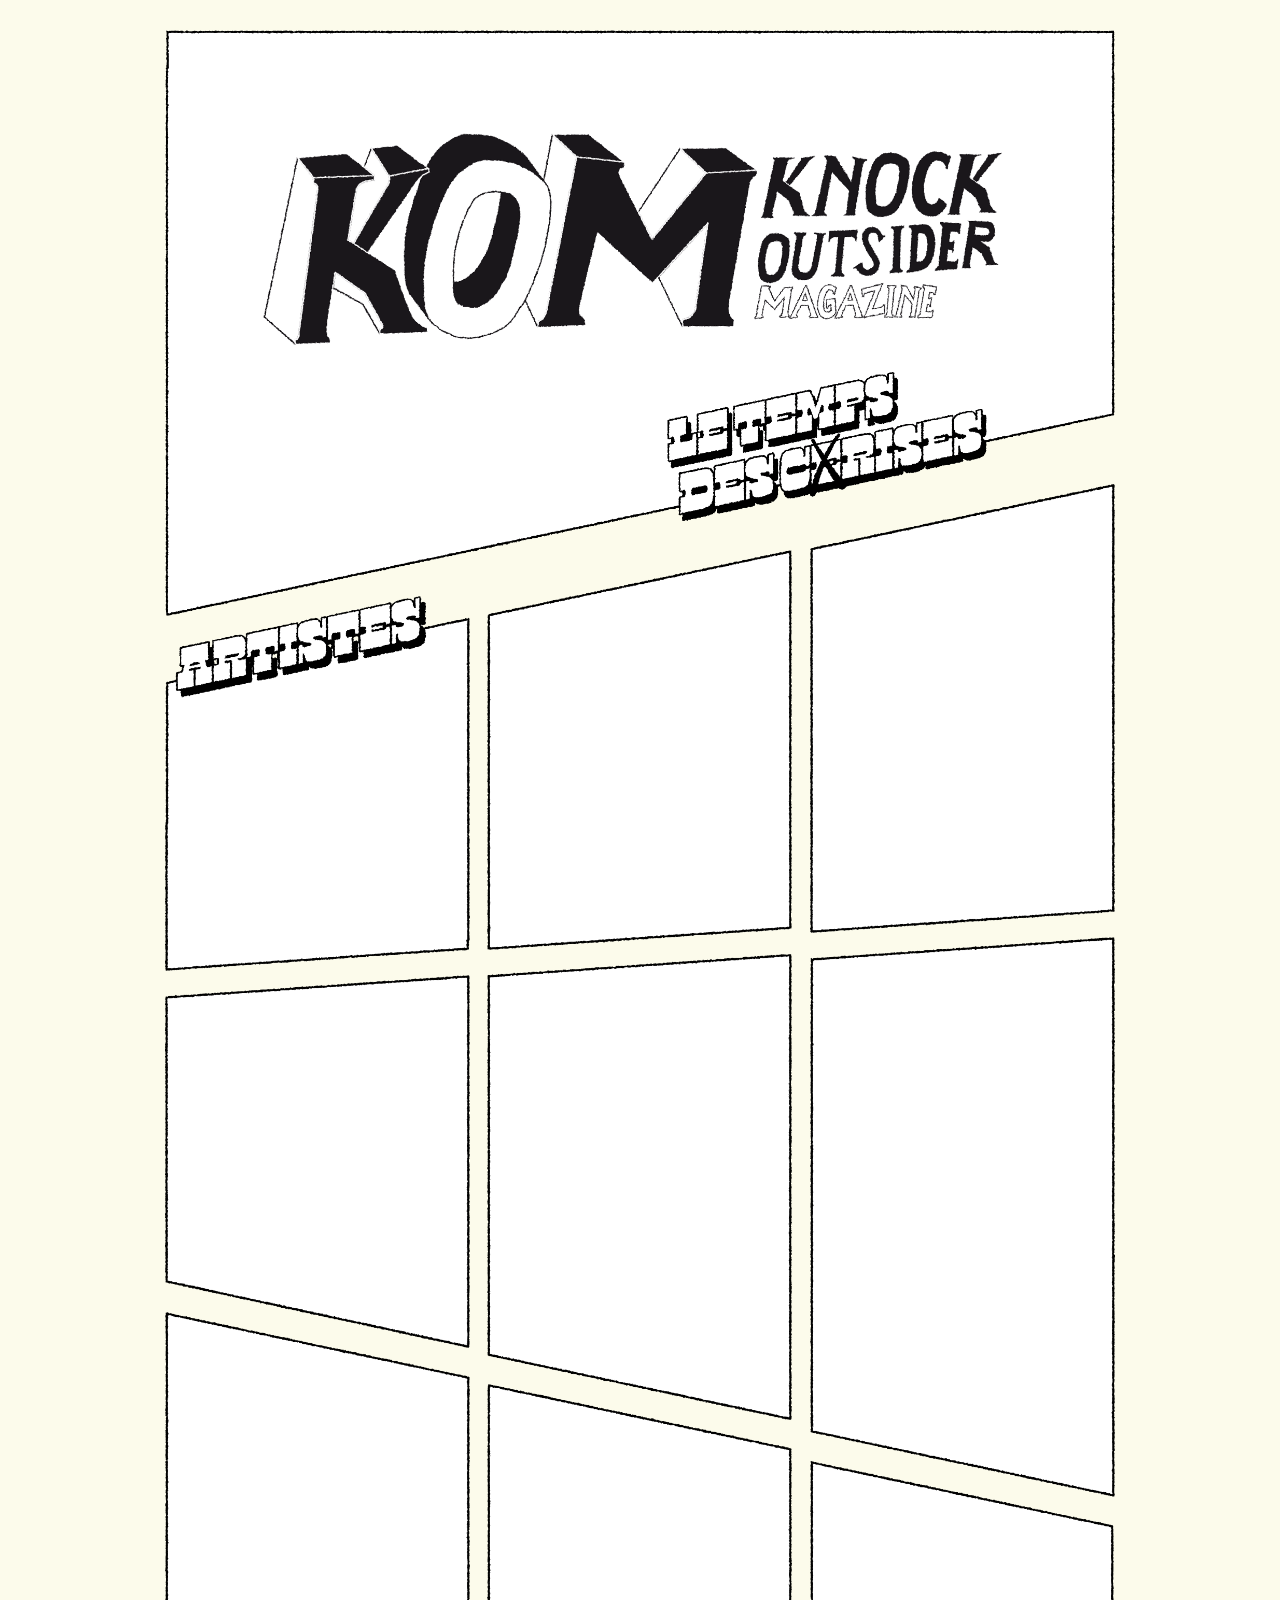
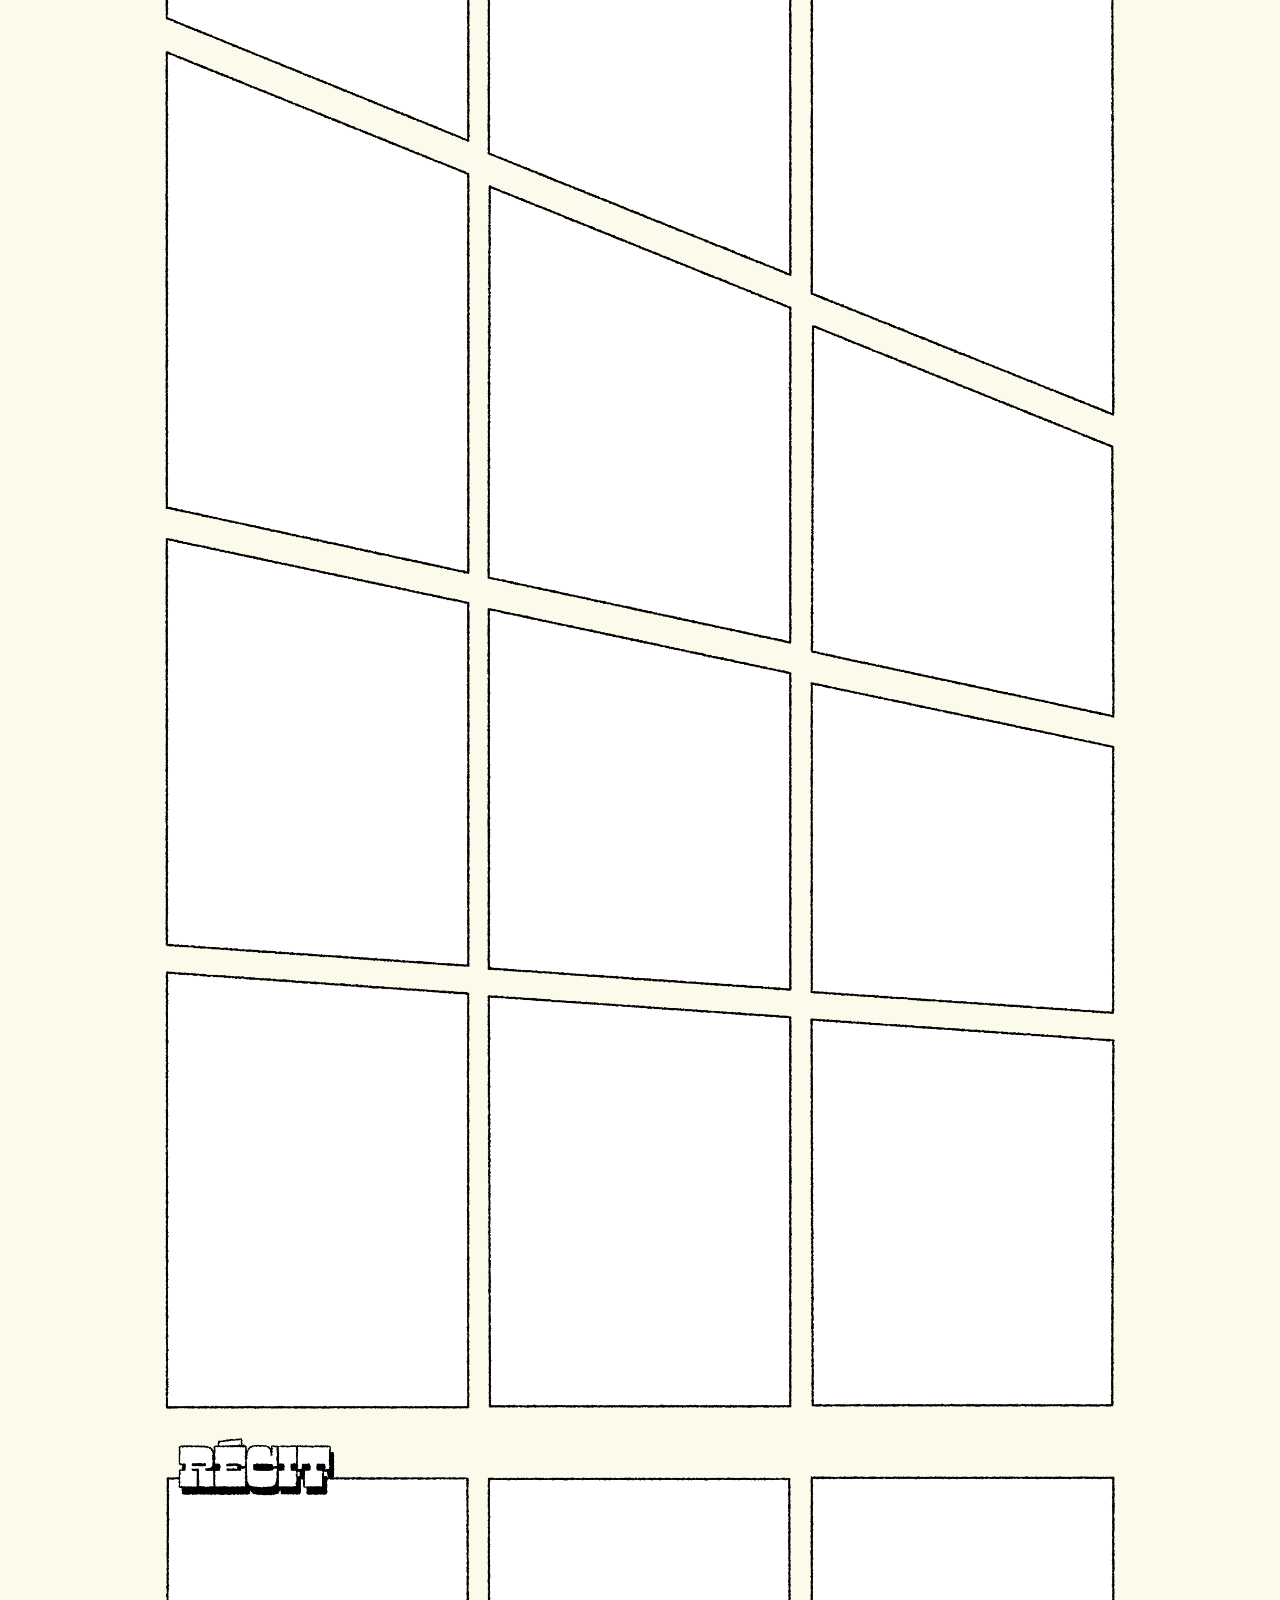
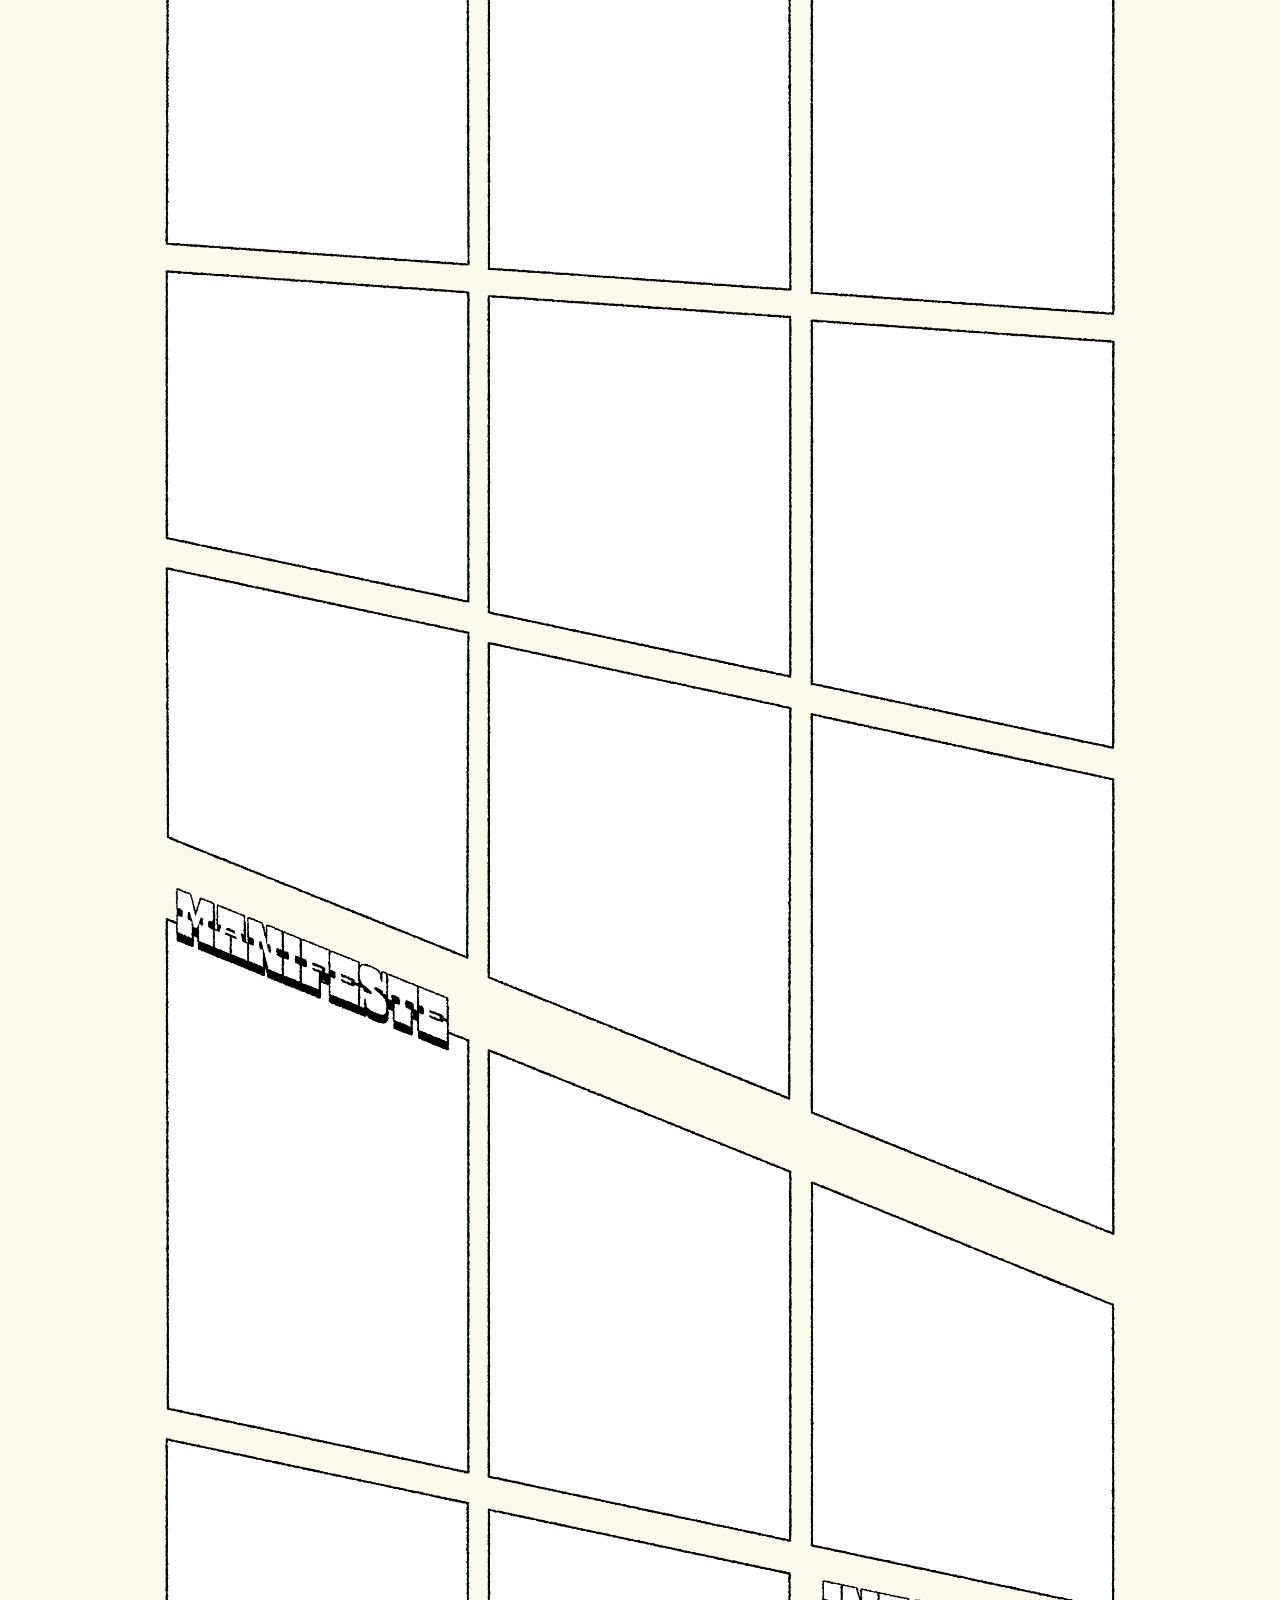
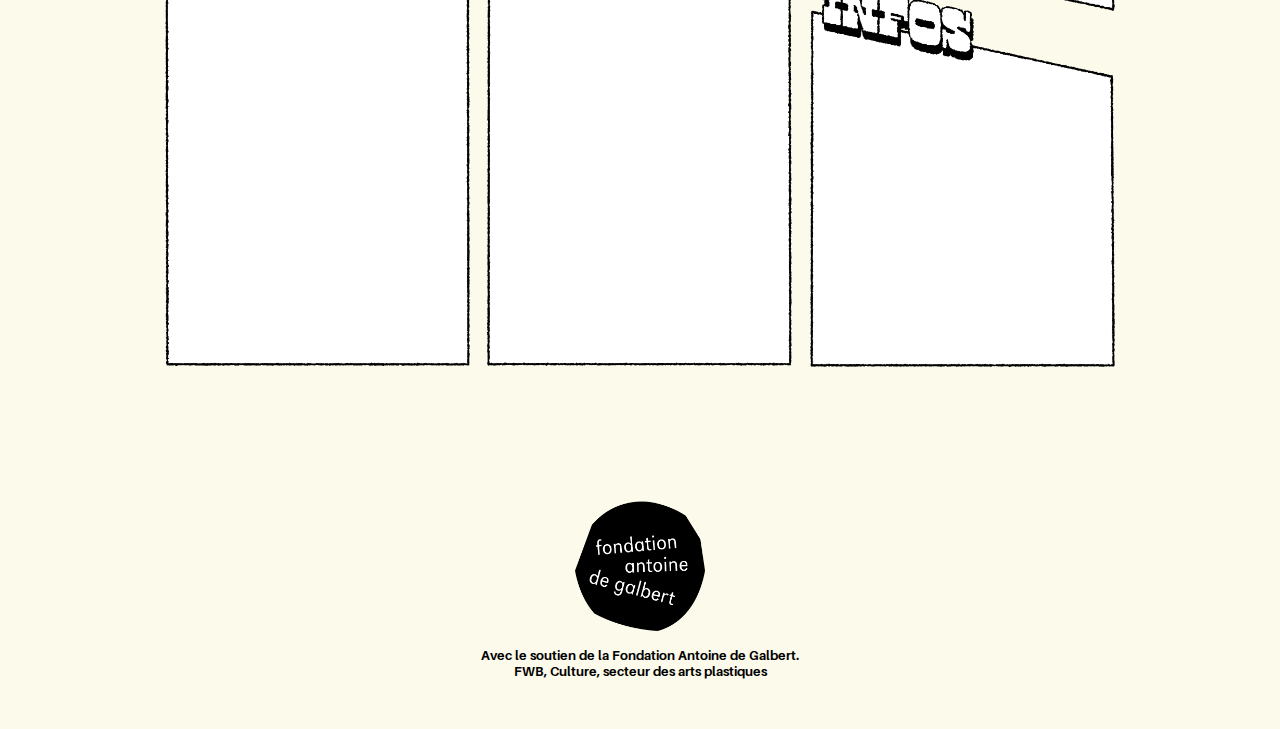
==== index.html @ 0e0aec2a "Adding a footer" ====
<!DOCTYPE html>
<html lang="fr">
    <head>
        <meta charset="utf-8" />
        <meta name="viewport" content="width=device-width,initial-scale=1.0">
        <link rel="stylesheet" href="style.css" />
        <title>Knock Outsider Magazine</title>
        <link rel="shortcut icon" href="library/icone.ico">
        <meta property="og:image" content="library/thumbnail.jpg" />
        <meta property="og:type" content="website" />
        <meta property="og:url" content="www.knockoutsider.be" />
        <meta property="og:title" content="Knock Outsider" />
        <meta property="og:description" content="Plate-forme d’expérimentations et d'échanges entre artistes contemporains et artistes déficients mentalement....portée par La S Grand Atelier et Frémok" />
        <meta property="og:author" content="Baptiste Saint Levaux" />
        <meta property="og:keywords" content="outsider, art, magazine" />
    </head>
    <body>
    <main class="com">
    <header>
      <img src="gallery/com-00-T.gif">
    </header>

    <div class="column" id="gauche">
      <a href="#"><img class="A" src="gallery/com-01-T.png"></a>
      <a href="#"><img class="D" src="gallery/com-04.png"></a>
      <a href="#"><img class="G" src="gallery/com-07.png"></a>
      <a href="#"><img class="J" src="gallery/com-10.png"></a>
      <a href="#"><img class="M" src="gallery/com-13.png"></a>
      <a href="#"><img class="P" src="gallery/com-16.png"></a>
      <a href="#"><img class="S" src="gallery/com-19-T.png"></a>
      <a href="#"><img class="V" src="gallery/com-22.png"></a>
      <a href="#"><img class="Y" src="gallery/com-25.png"></a>
      <a href="#"><img class="AB" src="gallery/com-28-T.png"></a>
      <a href="#"><img class="AE" src="gallery/com-31.png"></a>
    </div>

    <div class="column" id="centre">
      <a href="#"><img class="B" src="gallery/com-02.png"></a>
      <a href="#"><img class="E" src="gallery/com-05.png"></a>
      <a href="#"><img class="H" src="gallery/com-08.png"></a>
      <a href="#"><img class="K" src="gallery/com-11.png"></a>
      <a href="#"><img class="N" src="gallery/com-14.png"></a>
      <a href="#"><img class="Q" src="gallery/com-17.png"></a>
      <a href="#"><img class="T" src="gallery/com-20.png"></a>
      <a href="#"><img class="W" src="gallery/com-23.png"></a>
      <a href="#"><img class="Z" src="gallery/com-26.png"></a>
      <a href="#"><img class="AC" src="gallery/com-29.png"></a>
      <a href="#"><img class="AF" src="gallery/com-32.png"></a>
    </div>

    <div class="column" id="droite">
      <a href="#"><img class="C" src="gallery/com-03.png"></a>
      <a href="#"><img class="F" src="gallery/com-06.png"></a>
      <a href="#"><img class="I" src="gallery/com-09.png"></a>
      <a href="#"><img class="L" src="gallery/com-12.png"></a>
      <a href="#"><img class="O" src="gallery/com-15.png"></a>
      <a href="#"><img class="R" src="gallery/com-18.png"></a>
      <a href="#"><img class="U" src="gallery/com-21.png"></a>
      <a href="#"><img class="X" src="gallery/com-24.png"></a>
      <a href="#"><a href="#"><img class="AA" src="gallery/com-27.png"></a>
      <a href="#"><img class="AD" src="gallery/com-30.png"></a>
      <a href="#"><img class="AG" src="gallery/com-33-T.png"></a>
    </div>

    </main>

    <main class="dev">
    <header>
      <img src="gallery/dev-00-T.gif">
    </header>

      <a href="#"><img class="A" src="gallery/dev-01-T.png"></a>
      <a href="#"><img class="B" src="gallery/dev-02.png"></a>
      <a href="#"><img class="C" src="gallery/dev-03.png"></a>
      <a href="#"><img class="D" src="gallery/dev-04.png"></a>
      <a href="#"><img class="E" src="gallery/dev-05.png"></a>
      <a href="#"><img class="F" src="gallery/dev-06.png"></a>
      <a href="#"><img class="G" src="gallery/dev-07.png"></a>
      <a href="#"><img class="H" src="gallery/dev-08.png"></a>
      <a href="#"><img class="I" src="gallery/dev-09.png"></a>
      <a href="#"><img class="J" src="gallery/dev-10.png"></a>
      <a href="#"><img class="K" src="gallery/dev-11.png"></a>
      <a href="#"><img class="L" src="gallery/dev-12.png"></a>
      <a href="#"><img class="M" src="gallery/dev-13.png"></a>
      <a href="#"><img class="N" src="gallery/dev-14.png"></a>
      <a href="#"><img class="O" src="gallery/dev-15.png"></a>
      <a href="#"><img class="P" src="gallery/dev-16.png"></a>
      <a href="#"><img class="Q" src="gallery/dev-17.png"></a>
      <a href="#"><img class="R" src="gallery/dev-18.png"></a>
      <a href="#"><img class="S" src="gallery/dev-19-T.png"></a>
      <a href="#"><img class="T" src="gallery/dev-20.png"></a>
      <a href="#"><img class="U" src="gallery/dev-21.png"></a>
      <a href="#"><img class="V" src="gallery/dev-22.png"></a>
      <a href="#"><img class="W" src="gallery/dev-23.png"></a>
      <a href="#"><img class="X" src="gallery/dev-24.png"></a>
      <a href="#"><img class="Y" src="gallery/dev-25.png"></a>
      <a href="#"><img class="Z" src="gallery/dev-26.png"></a>
      <a href="#"><img class="AA" src="gallery/dev-27.png"></a>
      <a href="#"><img class="AB" src="gallery/dev-28-T.png"></a>
      <a href="#"><img class="AC" src="gallery/dev-29.png"></a>
      <a href="#"><img class="AD" src="gallery/dev-30.png"></a>
      <a href="#"><img class="AE" src="gallery/dev-31.png"></a>
      <a href="#"><img class="AF" src="gallery/dev-32.png"></a>
      <a href="#"><img class="AG" src="gallery/dev-33-T.png"></a>
    </main>

    <footer>
      <img src="library/fondation.png">
      <p>Avec le soutien de la Fondation Antoine de Galbert.
      <br>FWB, Culture, secteur des arts plastiques</p>
    </footer>

    </body>
</html>
---- style.css ----
@font-face{font-family: Aileron; src: url(fonts/aileron_regular.otf) format("opentype");}
@font-face{font-family: Aileron; font-weight: bold; src: url(fonts/aileron_bold.otf) format("opentype");}
@font-face{font-family: Talbot; src: url(fonts/Talbot.otf) format("opentype");}

body{
	margin: 0px;
	margin-top: 30px;
	background-color: #fcfbeb;
}

footer{
	font-family: Aileron, Arial, Helvetica, sans-serif;
	font-weight: bolder;
	font-size: 13px;
	width: 100%;
	margin-bottom: 50px;
	text-align: center;
}

footer img{
	height: 130px;
}

/* PC */
@media screen and (min-width: 1024px){

.dev{
	display: none;
}

.com{
	width: 950px;
	left: 0;
	right: 0;
	margin: auto;
}

header img{
	width: 100%;
}

.column{
    float: left;
    width: 33.33%;
}

.column img{
	width: 305px;
}

.A{
	margin-top: -24px;
}

.B{
	margin-top: -70px;
}

.C{
	margin-top: -136px;
}

.G, .H, .I, .M, .N, .O, .Y, .Z, .AA, .AE {
	margin-top: -40px;
}

.J, .K, .L {
	margin-top: -95px;
}

.S{
	margin-top: 25px;
}

.T, .U {
	margin-top: 65px;
}

.AB{
	margin-top: -75px;
}

.AC{
	margin-top: -55px;
}

.AD{
	margin-top: -58px;
}

.AF{
	margin-top: -38px;
}

.AG{
	margin-top: -35px;
	margin-bottom: 130px;
}

#centre{
	text-align: center;
}

#centre p{
	margin-left: 6px;
}

#droite{
	text-align: right;
}

#droite p{
	margin-left: 12px;
}
}

/* Smartphone */
@media screen and (max-width: 1024px){

.dev{
	width: 305px;
	left: 0;
	right: 0;
	margin: auto;
}

.dev img{
	width: 100%;
}

.com{
	display: none;
}

.C, .E, .I, .K, .N, .P, .T, .V, .Y, .AA, .AE {
	margin-top: -40px;
}

.D, .J, .O, .U, .Z, .AF {
	margin-top: -93px;
}

.F, .H, .M, .Q, .AD {
	margin-top: 5px;
}

.G, .L, .R, .S, .W, .AB, .AC{
	margin-top: 23px;
}

.AG{
	margin-top: -15px;
	margin-bottom: 30px;
}
}
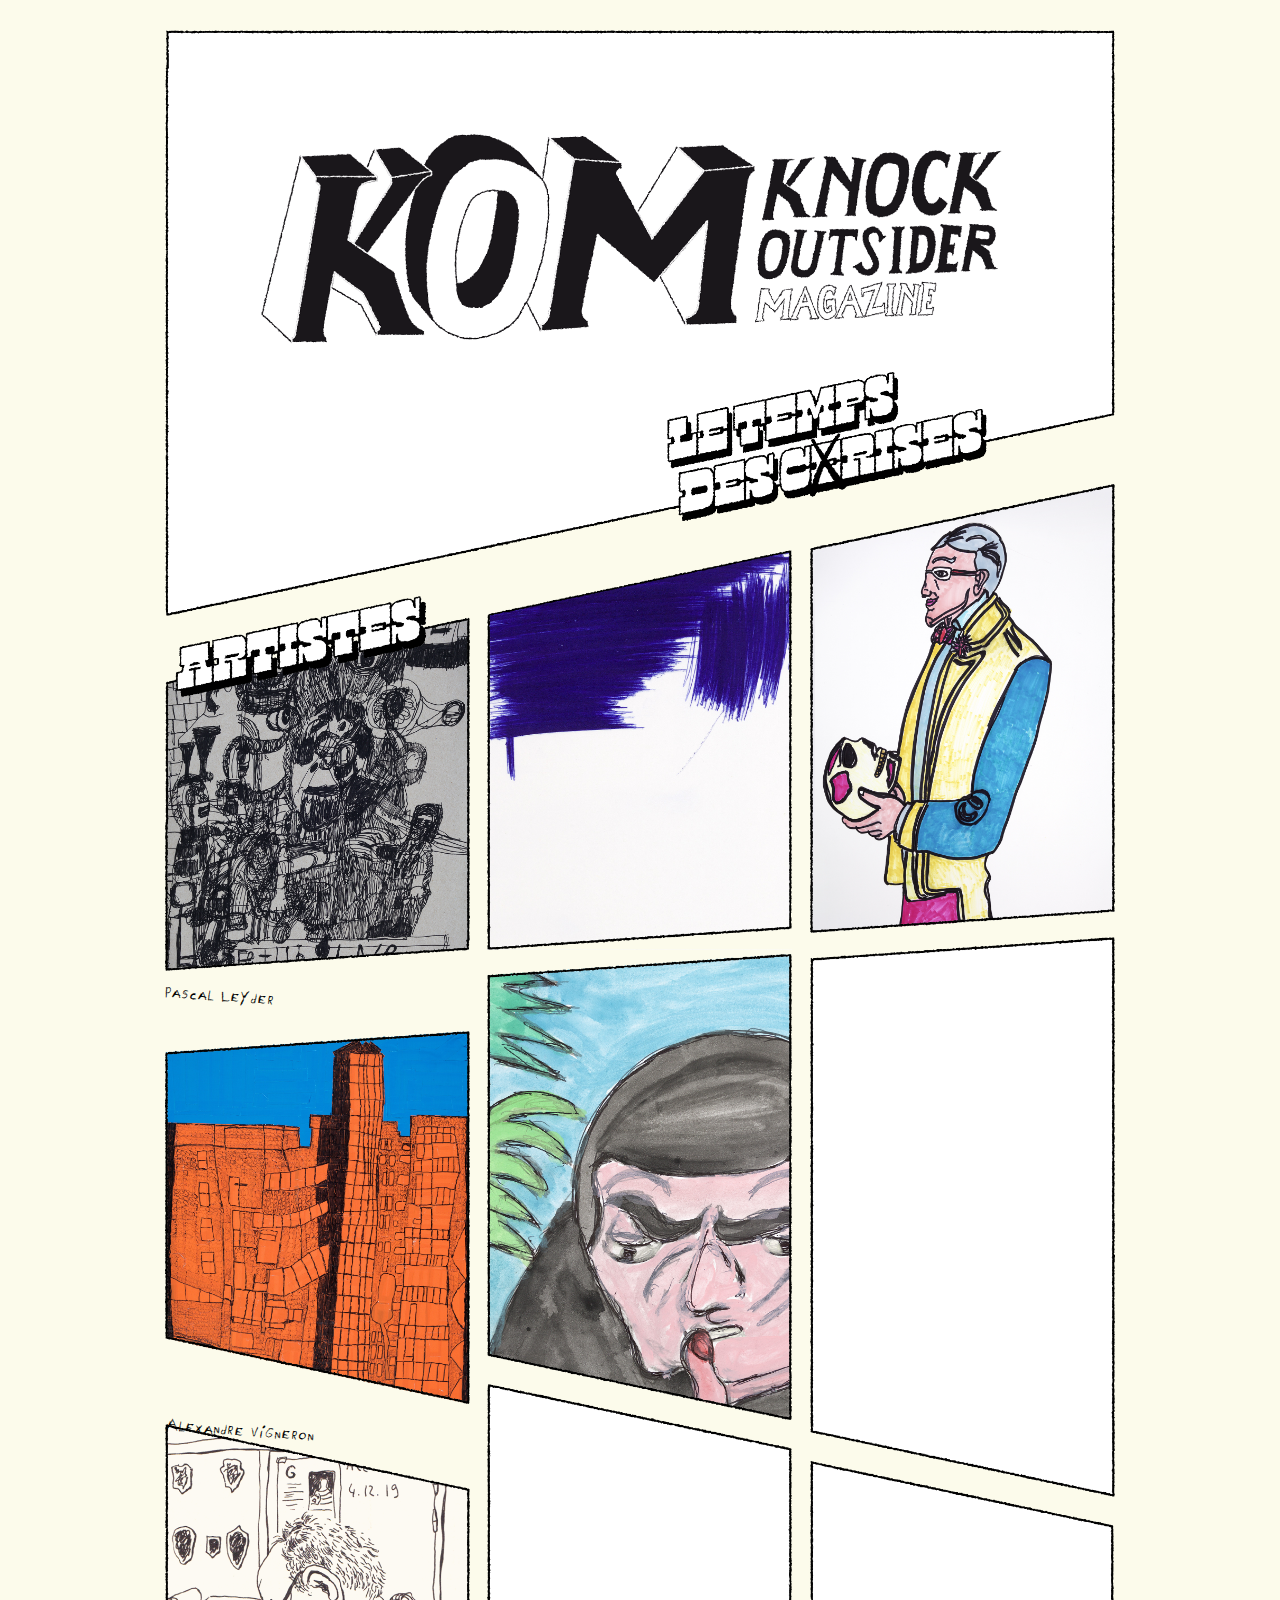
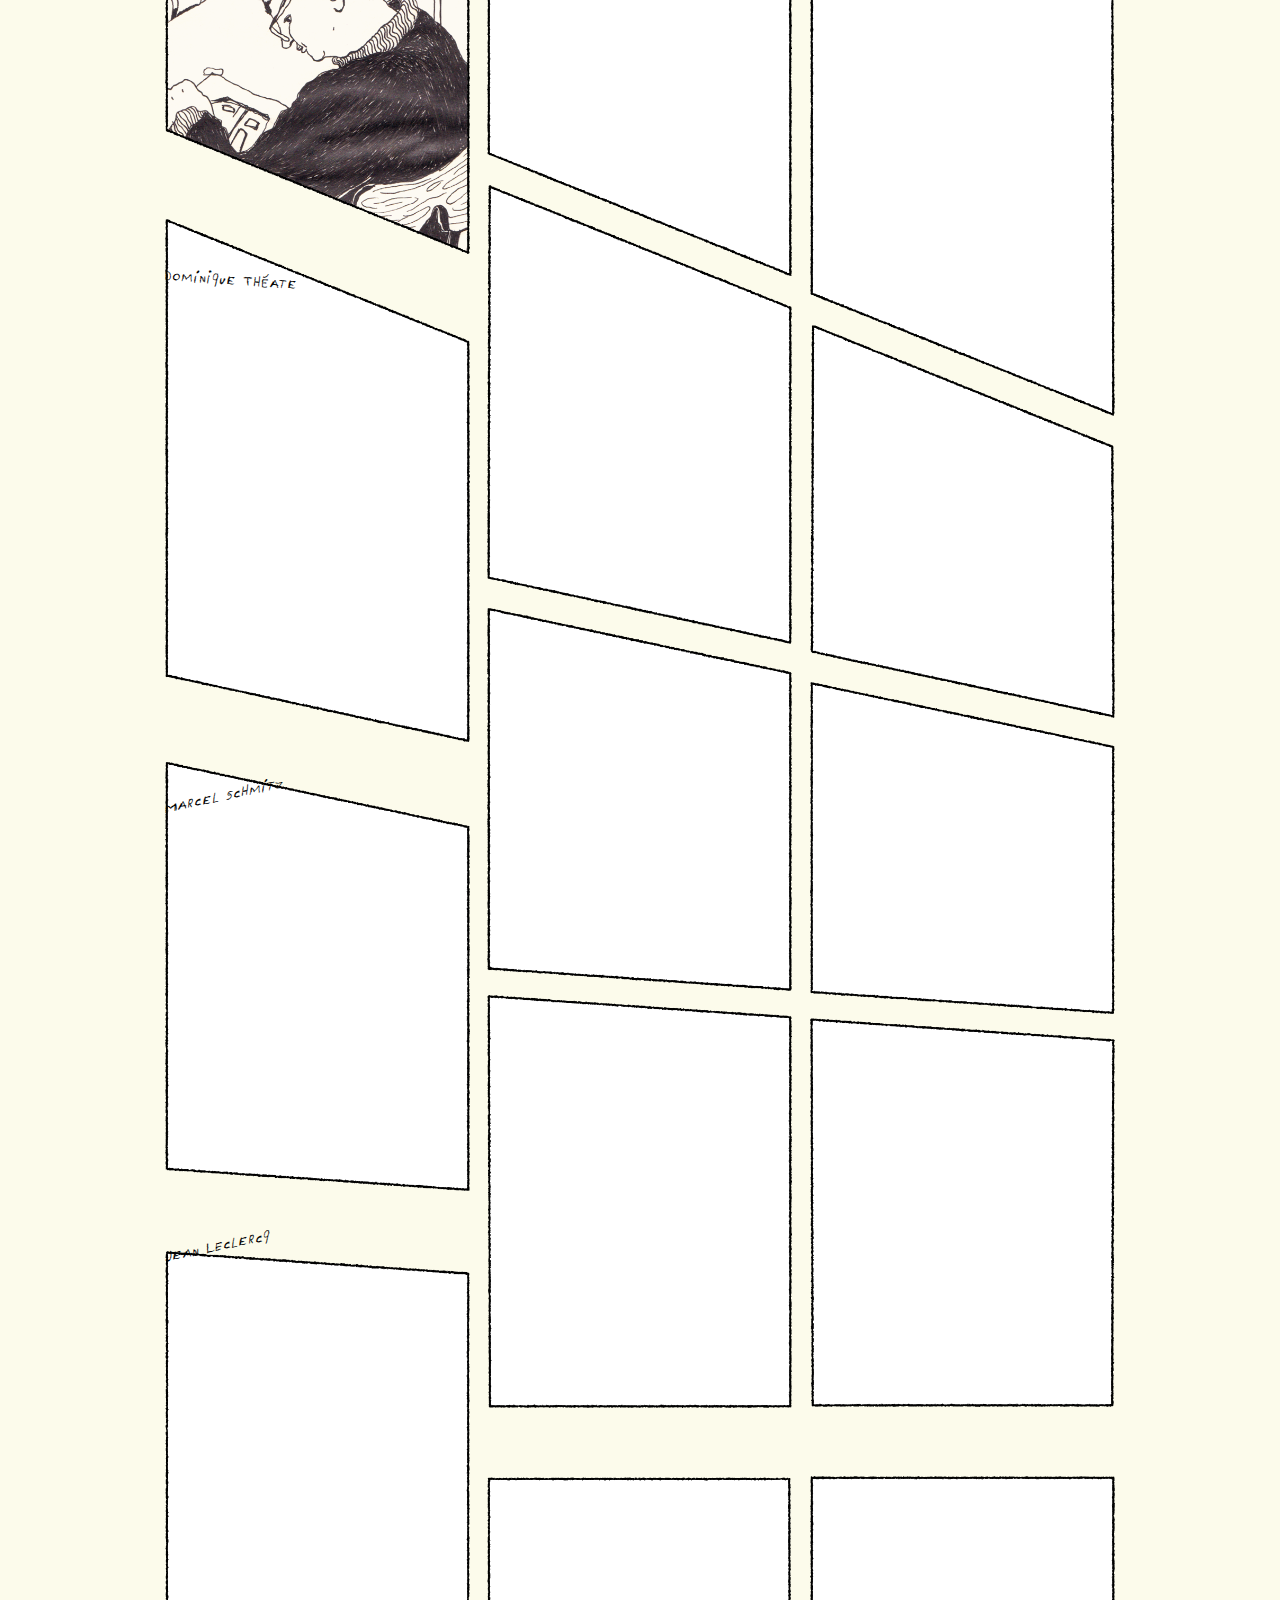
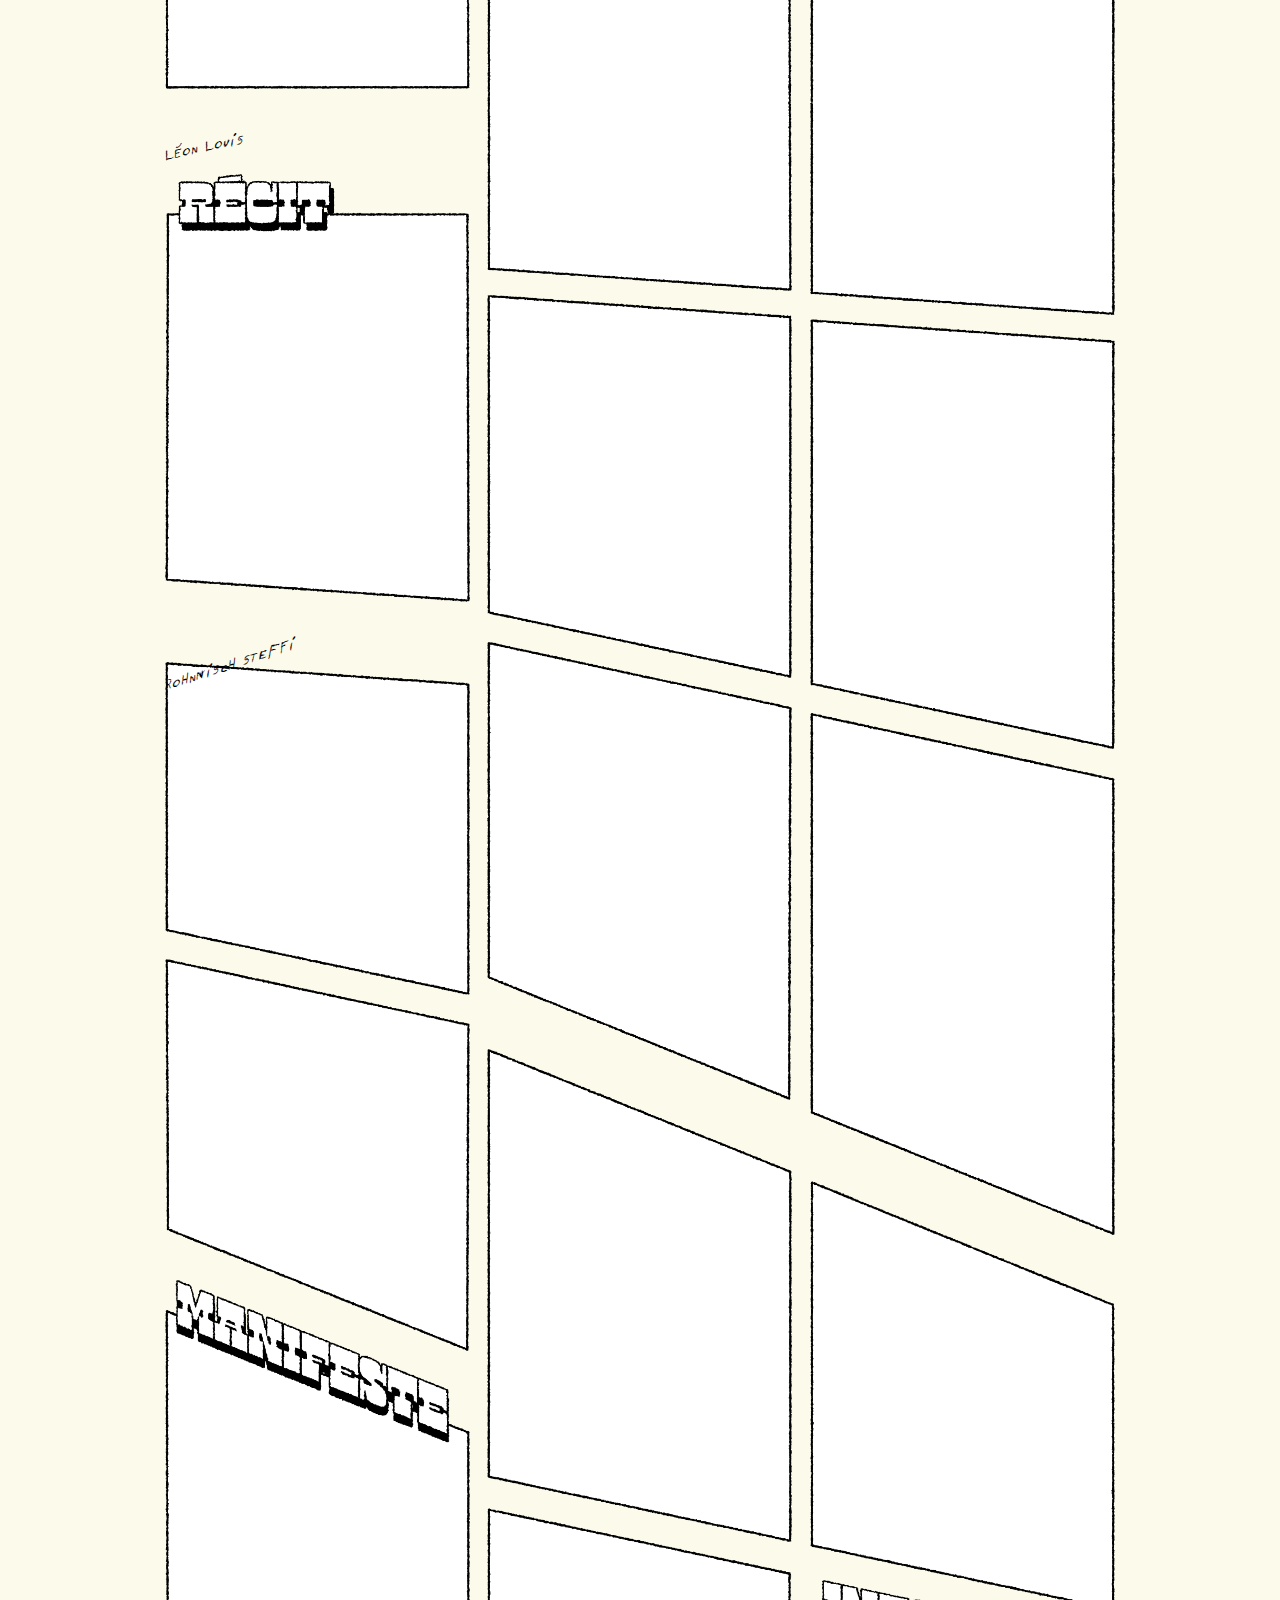
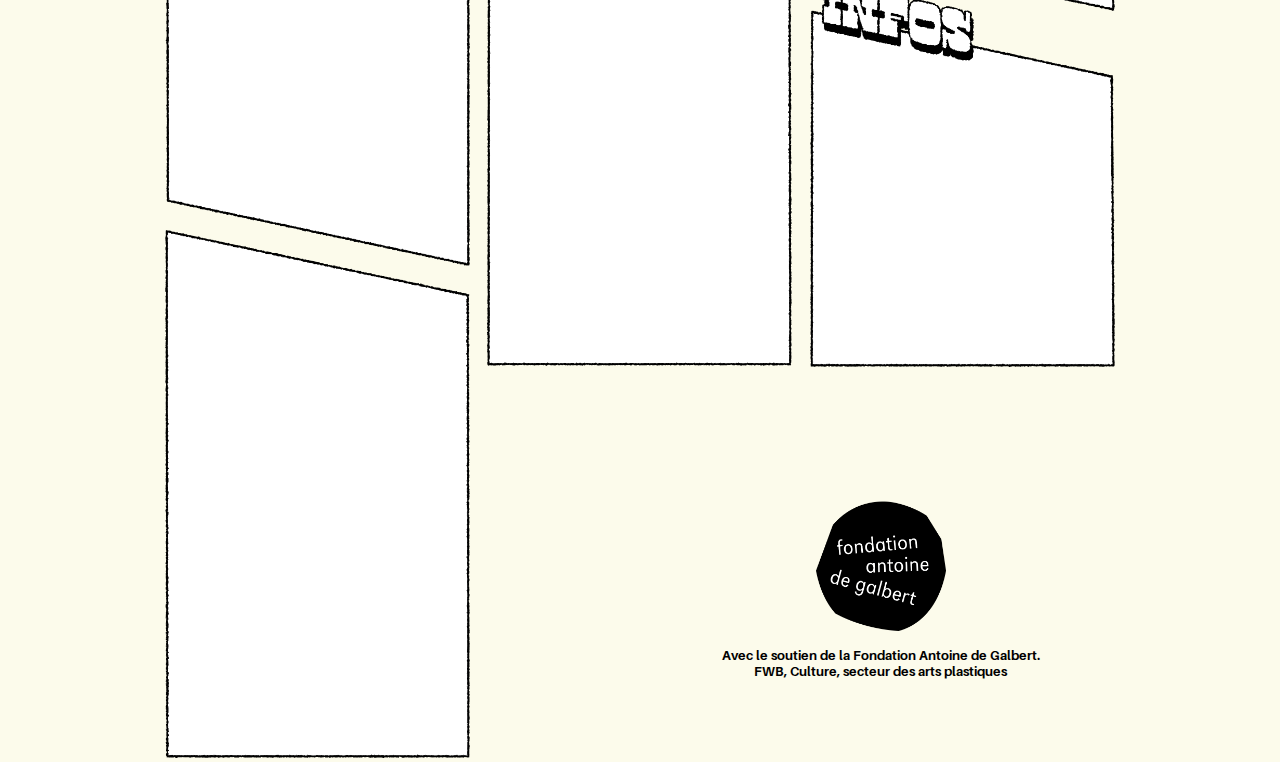
==== commit adff650b: "Font test" ====
--- a/index.html
+++ b/index.html
@@ -22,12 +22,19 @@
 
     <div class="column" id="gauche">
       <a href="#"><img class="A" src="gallery/com-01-T.png"></a>
+      <p class="jeanjean" id="quatre">Pascal Leyder</p>
       <a href="#"><img class="D" src="gallery/com-04.png"></a>
+      <p class="jeanjean" id="quatre">Alexandre Vigneron</p>
       <a href="#"><img class="G" src="gallery/com-07.png"></a>
+      <p class="jeanjean" id="quatre">DominIque Théate</p>
       <a href="#"><img class="J" src="gallery/com-10.png"></a>
+      <p class="jeanjean" id="moinsdouze">Marcel Schmitz</p>
       <a href="#"><img class="M" src="gallery/com-13.png"></a>
+      <p class="jeanjean" id="moinsdouze">Jean LEclercq</p>
       <a href="#"><img class="P" src="gallery/com-16.png"></a>
+      <p class="jeanjean" id="moinsdouze">Léon Louis</p>
       <a href="#"><img class="S" src="gallery/com-19-T.png"></a>
+      <p class="jeanjean" id="moinsdixhuit">RohnNisch StefFi</p>
       <a href="#"><img class="V" src="gallery/com-22.png"></a>
       <a href="#"><img class="Y" src="gallery/com-25.png"></a>
       <a href="#"><img class="AB" src="gallery/com-28-T.png"></a>
--- a/style.css
+++ b/style.css
@@ -1,11 +1,30 @@
 @font-face{font-family: Aileron; src: url(fonts/aileron_regular.otf) format("opentype");}
 @font-face{font-family: Aileron; font-weight: bold; src: url(fonts/aileron_bold.otf) format("opentype");}
 @font-face{font-family: Talbot; src: url(fonts/Talbot.otf) format("opentype");}
+@font-face{font-family: Jeannot; src: url(fonts/Jeannot.otf) format("opentype");}
 
 body{
 	margin: 0px;
 	margin-top: 30px;
 	background-color: #fcfbeb;
+}
+
+.jeanjean{
+	font-family: Jeannot, Arial, Helvetica, sans-serif;
+	font-size: 18px;
+	text-align: left;
+}
+
+#quatre{
+	transform: skewY(4deg);
+}
+
+#moinsdouze{
+	transform: skewY(-12deg);
+}
+
+#moinsdixhuit{
+	transform: skewY(-18deg);
 }
 
 footer{
@@ -152,4 +171,4 @@
 	margin-top: -15px;
 	margin-bottom: 30px;
 }
-}+}
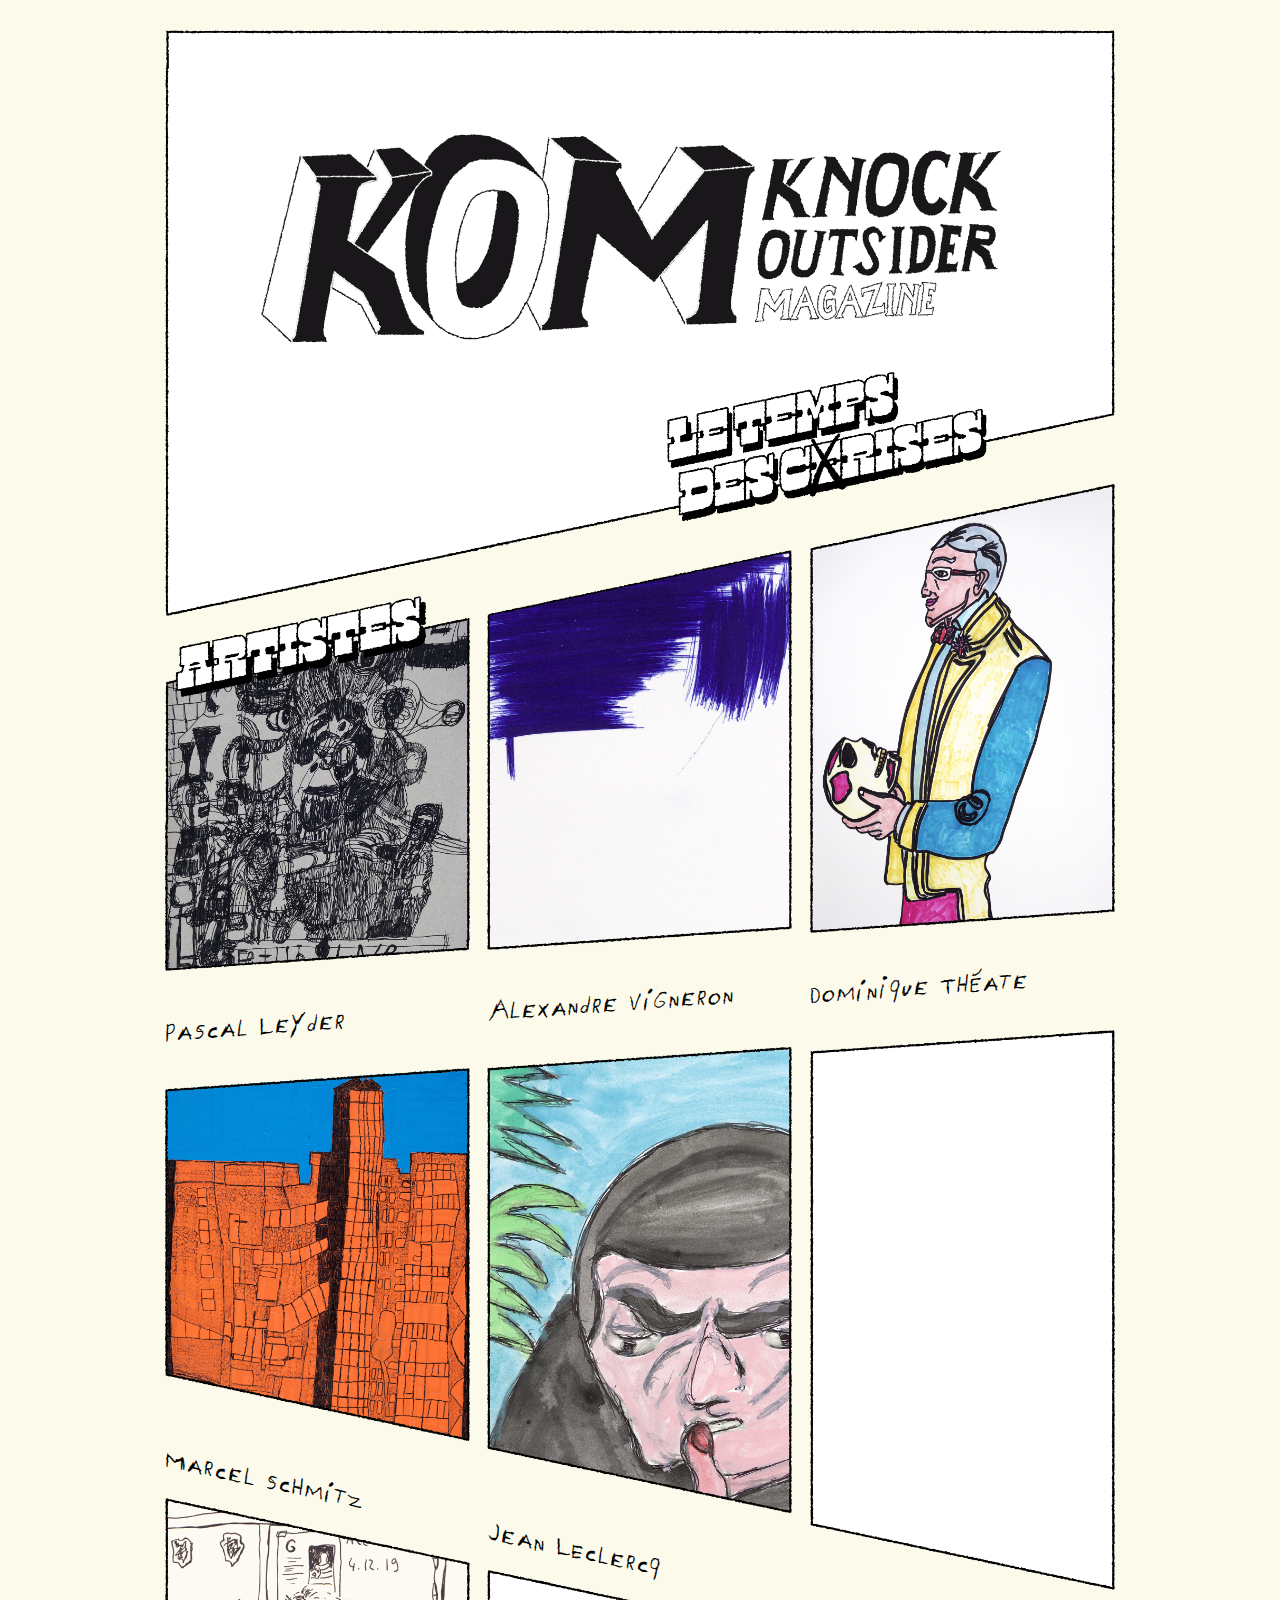
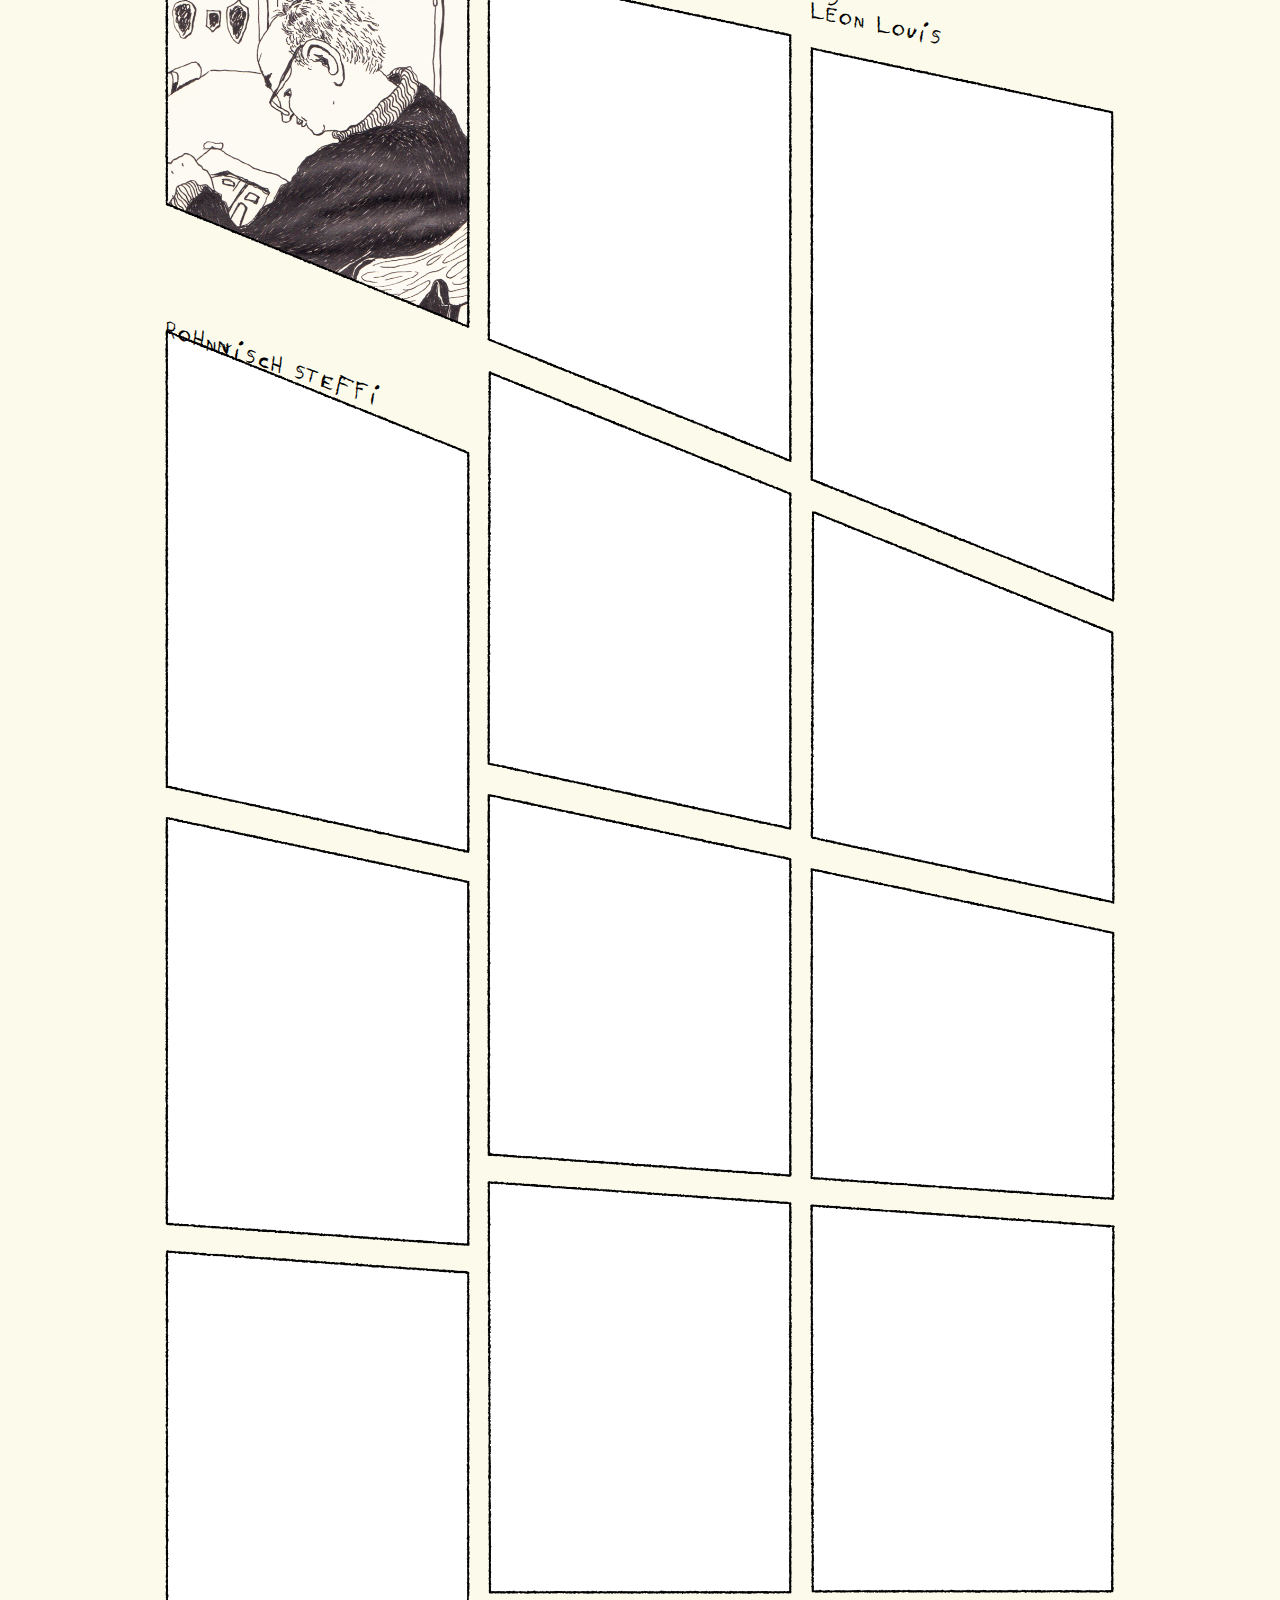
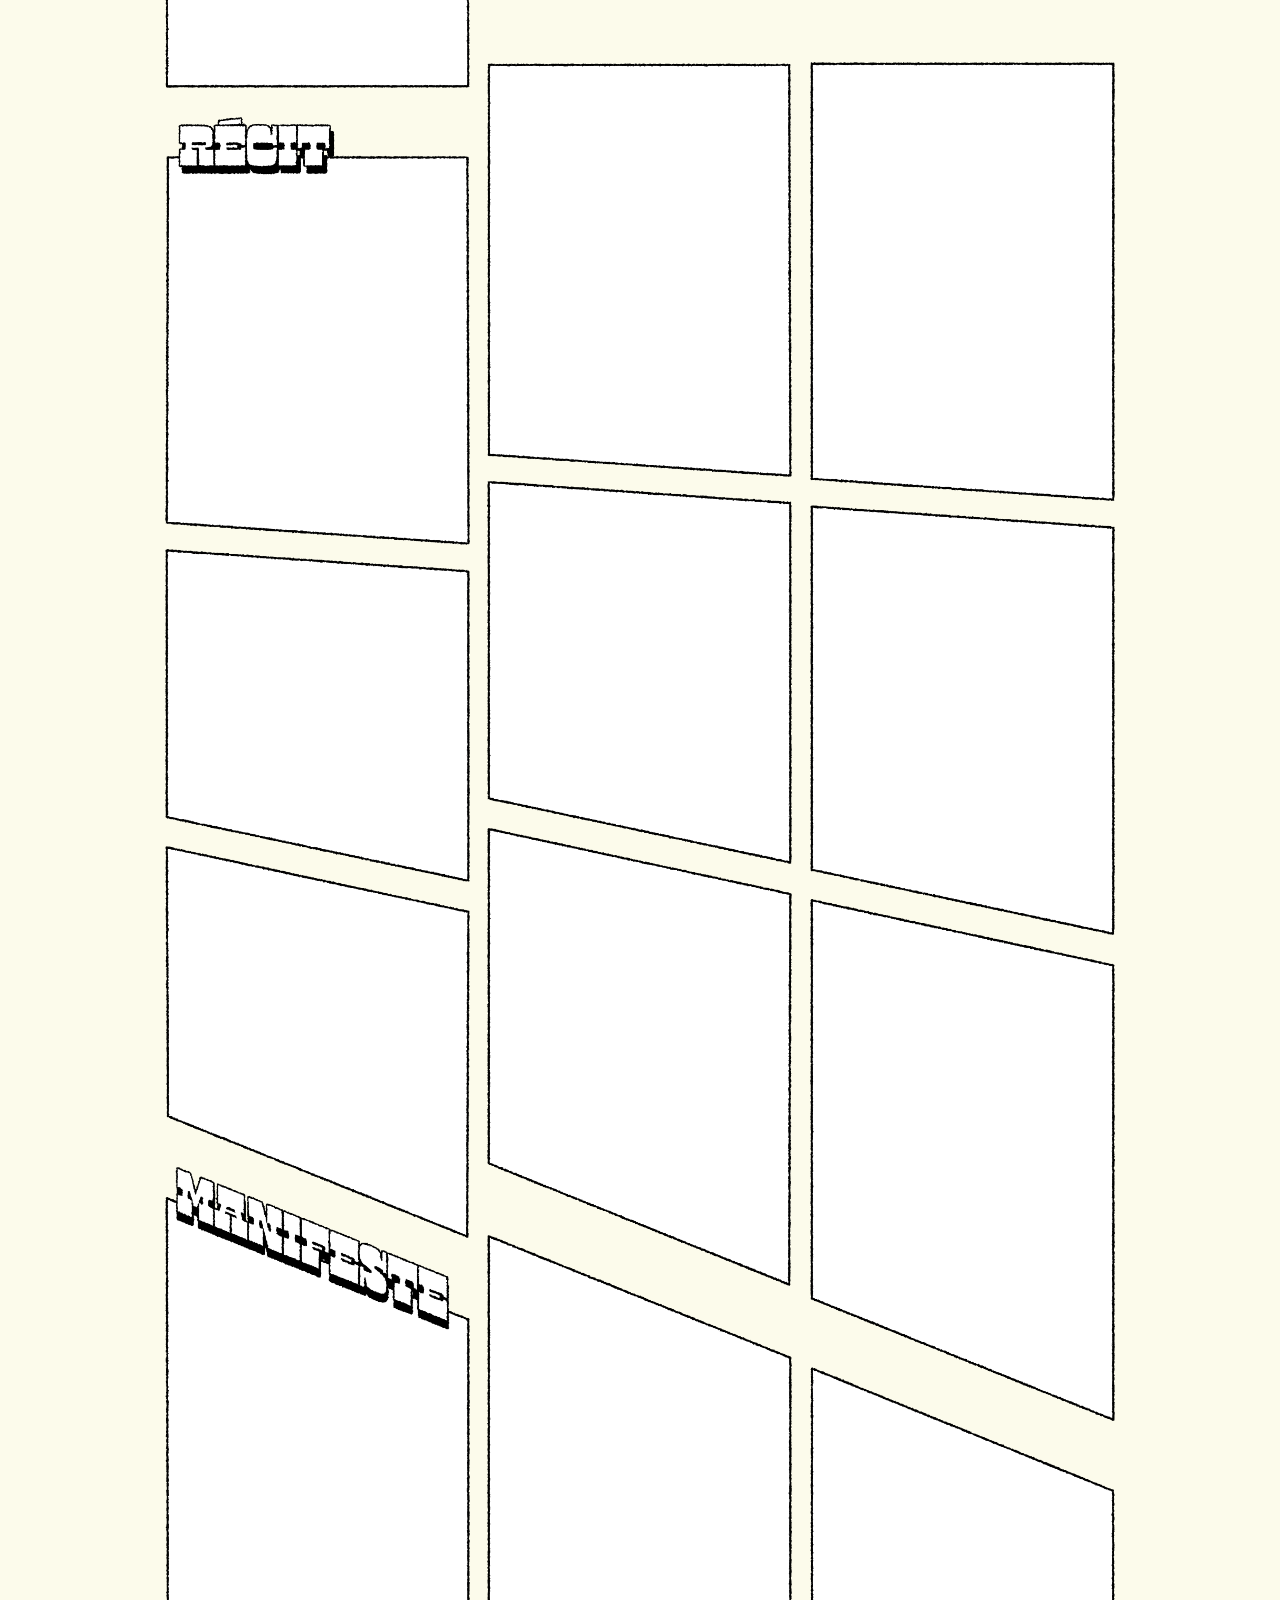
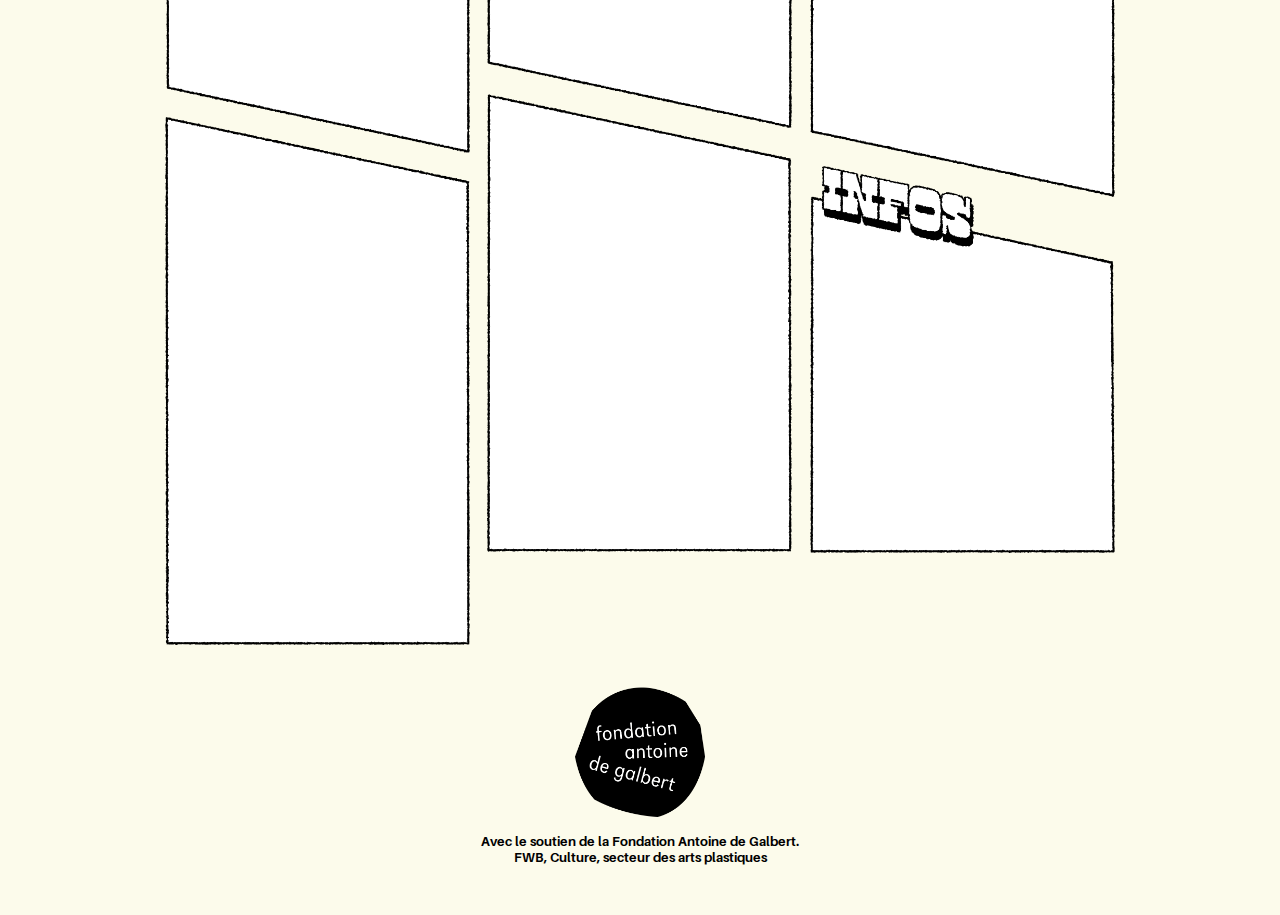
==== commit 23b14db3: "Adjust" ====
--- a/index.html
+++ b/index.html
@@ -22,19 +22,15 @@
 
     <div class="column" id="gauche">
       <a href="#"><img class="A" src="gallery/com-01-T.png"></a>
-      <p class="jeanjean" id="quatre">Pascal Leyder</p>
+      <p class="jeanjean" id="moinsquatre">Pascal Leyder</p>
       <a href="#"><img class="D" src="gallery/com-04.png"></a>
-      <p class="jeanjean" id="quatre">Alexandre Vigneron</p>
+      <p class="jeanjean" id="douze">Marcel Schmitz</p>
       <a href="#"><img class="G" src="gallery/com-07.png"></a>
-      <p class="jeanjean" id="quatre">DominIque Théate</p>
+      <p class="jeanjean" id="dixhuit">RohnNisch StefFi</p>
       <a href="#"><img class="J" src="gallery/com-10.png"></a>
-      <p class="jeanjean" id="moinsdouze">Marcel Schmitz</p>
       <a href="#"><img class="M" src="gallery/com-13.png"></a>
-      <p class="jeanjean" id="moinsdouze">Jean LEclercq</p>
       <a href="#"><img class="P" src="gallery/com-16.png"></a>
-      <p class="jeanjean" id="moinsdouze">Léon Louis</p>
       <a href="#"><img class="S" src="gallery/com-19-T.png"></a>
-      <p class="jeanjean" id="moinsdixhuit">RohnNisch StefFi</p>
       <a href="#"><img class="V" src="gallery/com-22.png"></a>
       <a href="#"><img class="Y" src="gallery/com-25.png"></a>
       <a href="#"><img class="AB" src="gallery/com-28-T.png"></a>
@@ -43,7 +39,9 @@
 
     <div class="column" id="centre">
       <a href="#"><img class="B" src="gallery/com-02.png"></a>
+      <p class="jeanjean" id="moinsquatre">Alexandre Vigneron</p>
       <a href="#"><img class="E" src="gallery/com-05.png"></a>
+      <p class="jeanjean" id="douze">Jean LEclercq</p>
       <a href="#"><img class="H" src="gallery/com-08.png"></a>
       <a href="#"><img class="K" src="gallery/com-11.png"></a>
       <a href="#"><img class="N" src="gallery/com-14.png"></a>
@@ -57,7 +55,9 @@
 
     <div class="column" id="droite">
       <a href="#"><img class="C" src="gallery/com-03.png"></a>
+      <p class="jeanjean" id="moinsquatre">DominIque Théate</p>
       <a href="#"><img class="F" src="gallery/com-06.png"></a>
+      <p class="jeanjean" id="douze">Léon Louis</p>
       <a href="#"><img class="I" src="gallery/com-09.png"></a>
       <a href="#"><img class="L" src="gallery/com-12.png"></a>
       <a href="#"><img class="O" src="gallery/com-15.png"></a>
--- a/style.css
+++ b/style.css
@@ -11,20 +11,20 @@
 
 .jeanjean{
 	font-family: Jeannot, Arial, Helvetica, sans-serif;
-	font-size: 18px;
+	font-size: 30px;
 	text-align: left;
 }
 
-#quatre{
-	transform: skewY(4deg);
+#moinsquatre{
+	transform: skewY(-4deg);
 }
 
-#moinsdouze{
-	transform: skewY(-12deg);
+#douze{
+	transform: skewY(12deg);
 }
 
-#moinsdixhuit{
-	transform: skewY(-18deg);
+#dixhuit{
+	transform: skewY(18deg);
 }
 
 footer{
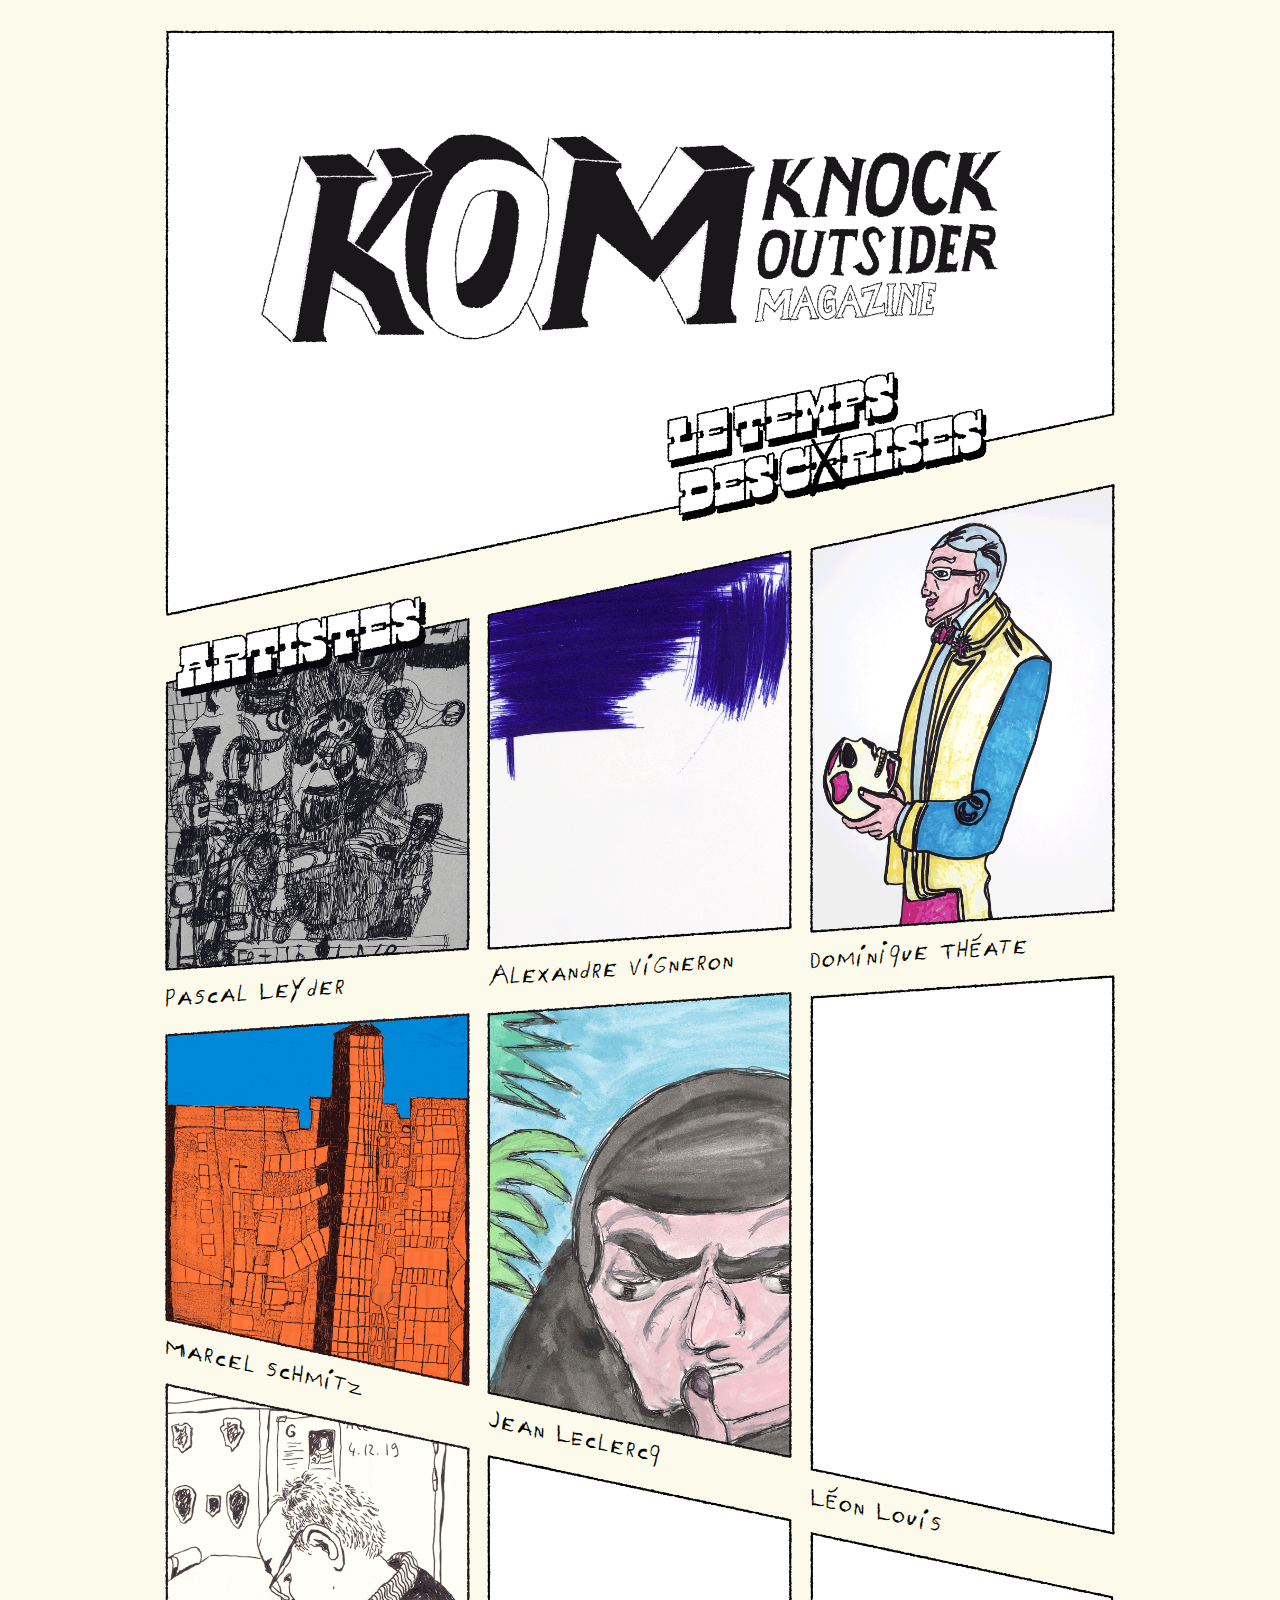
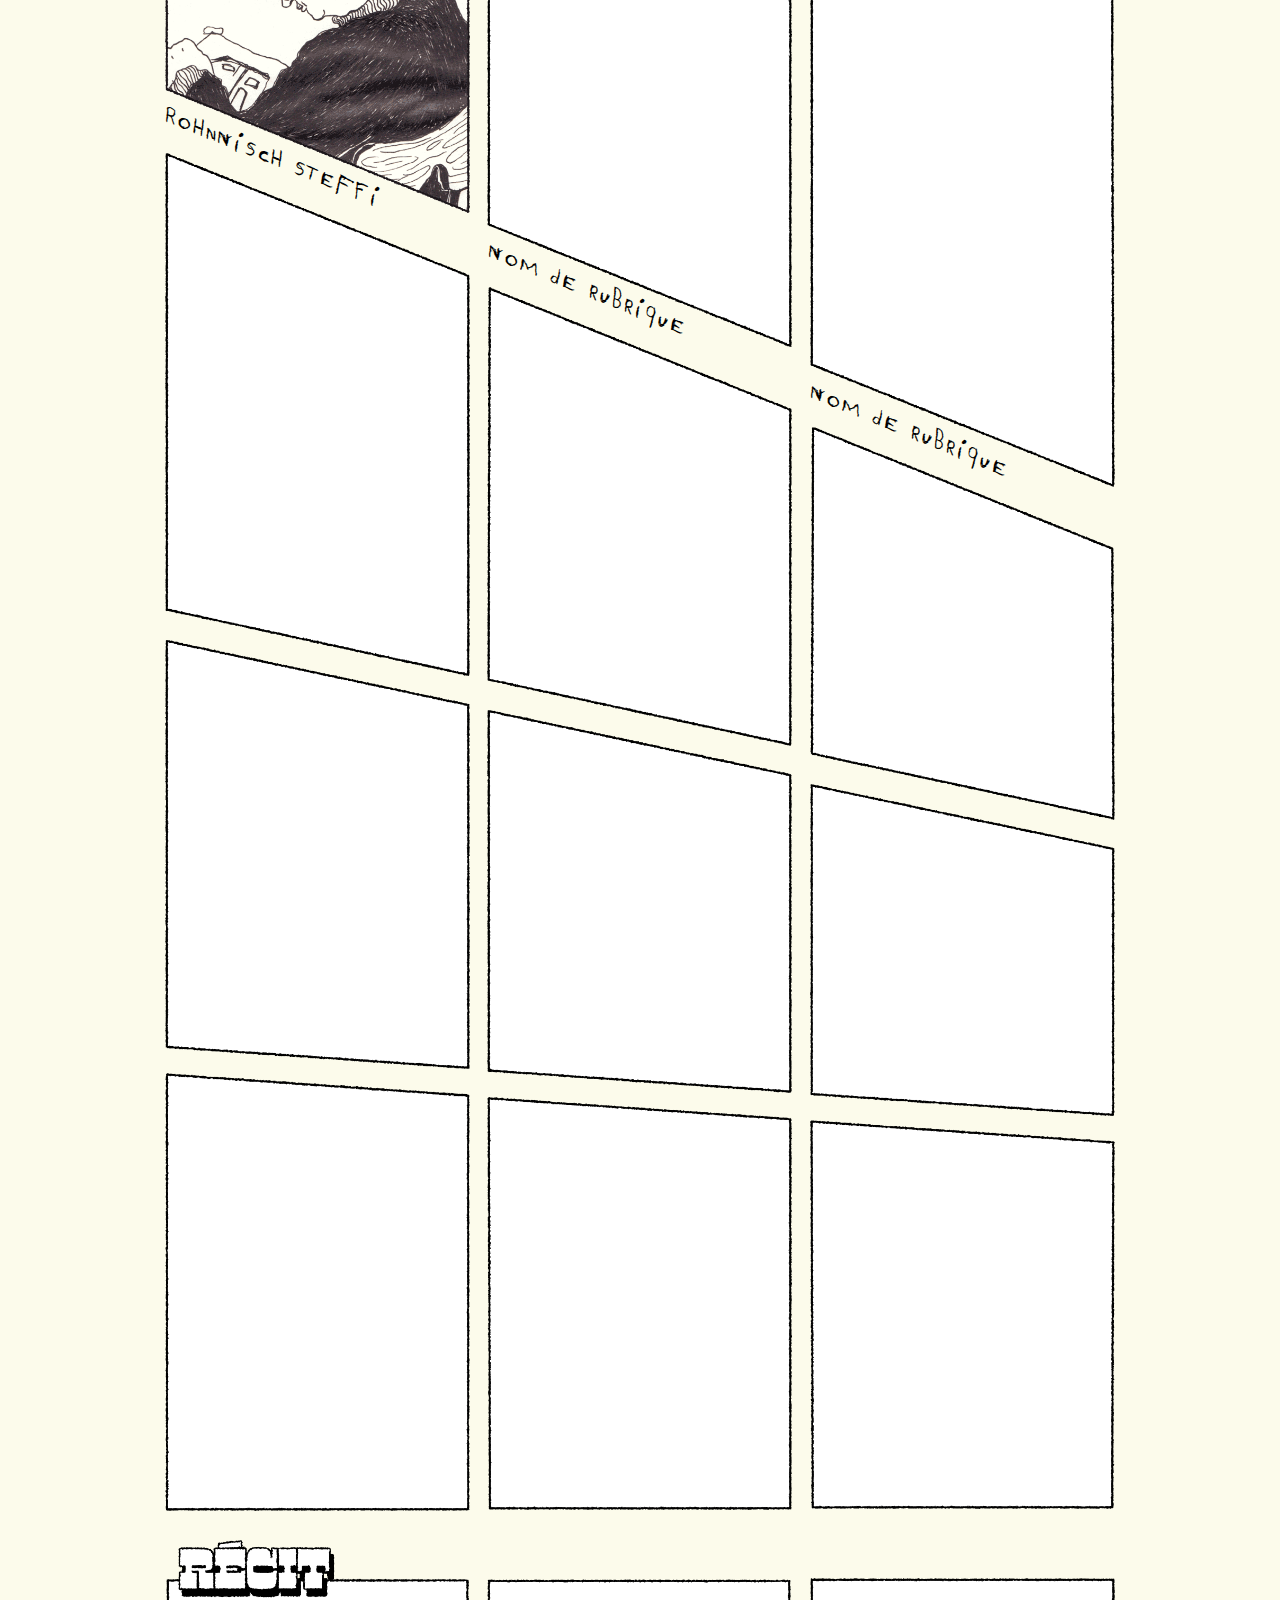
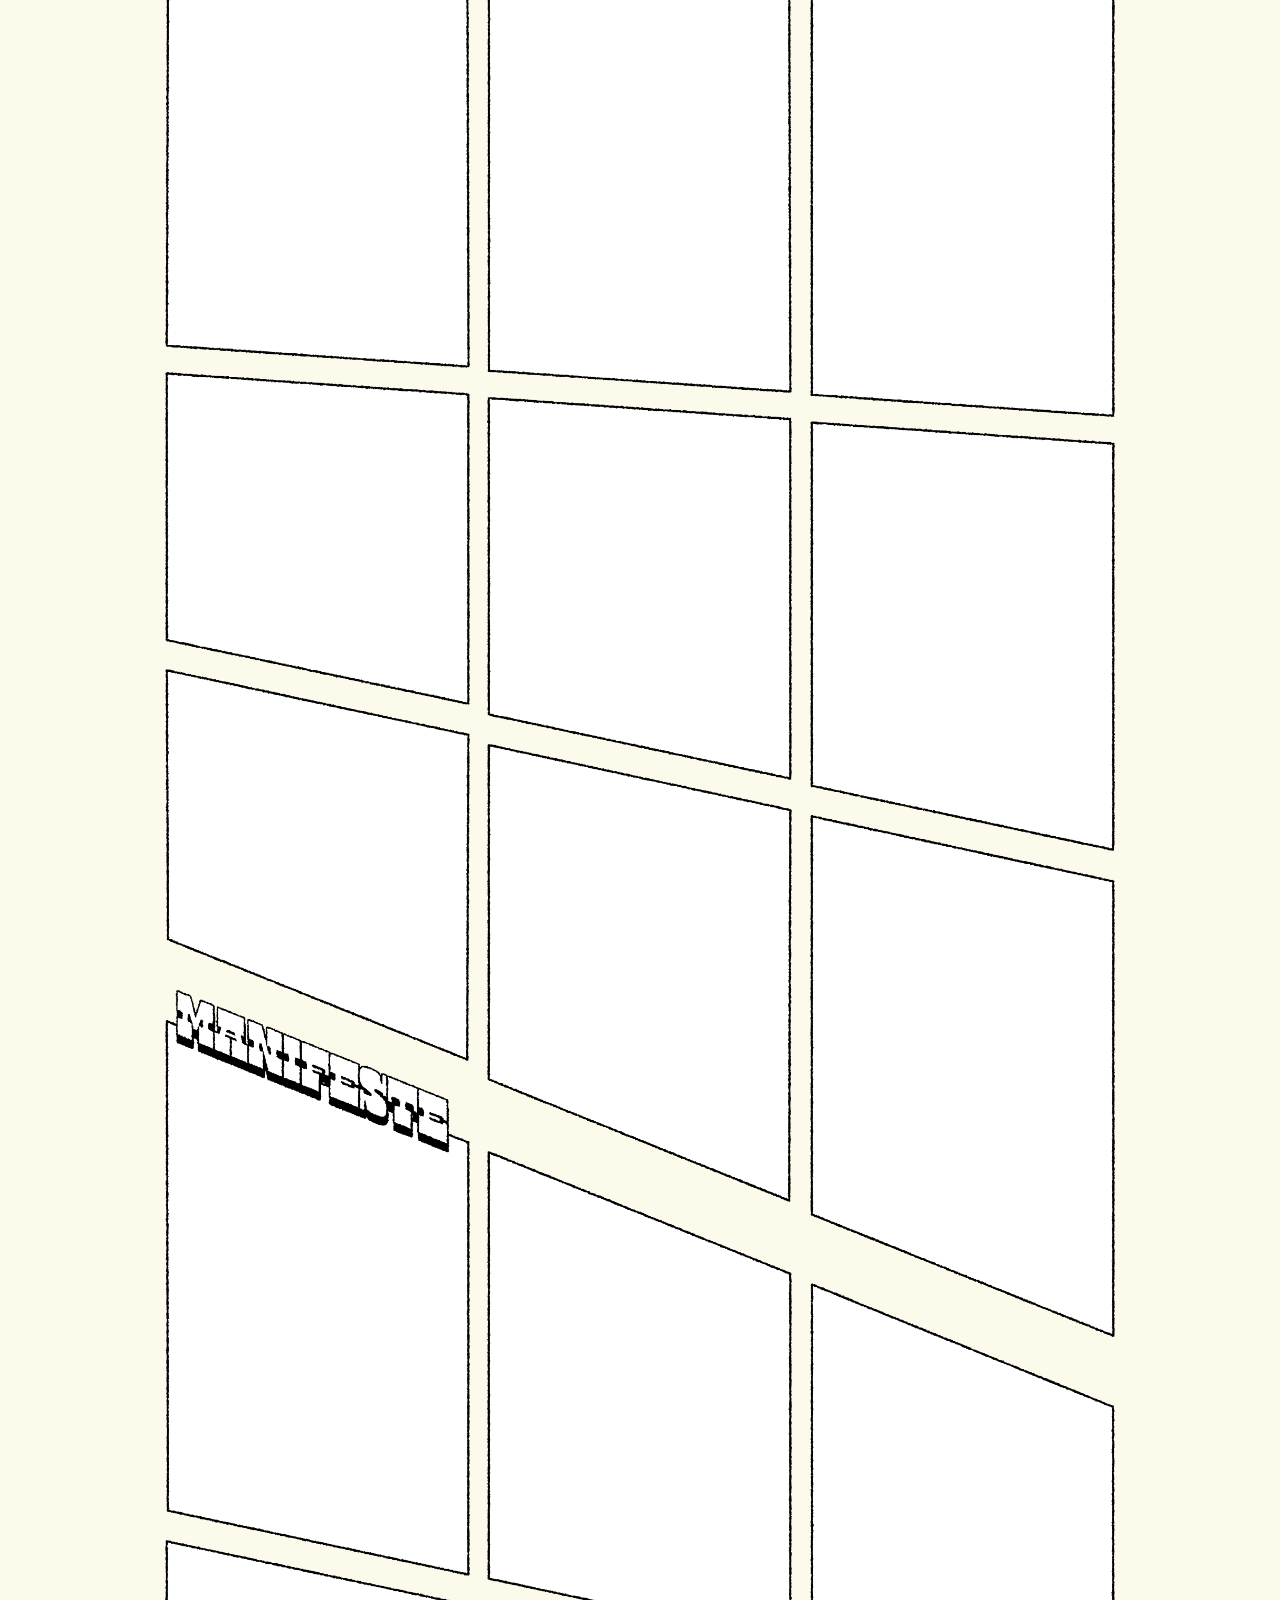
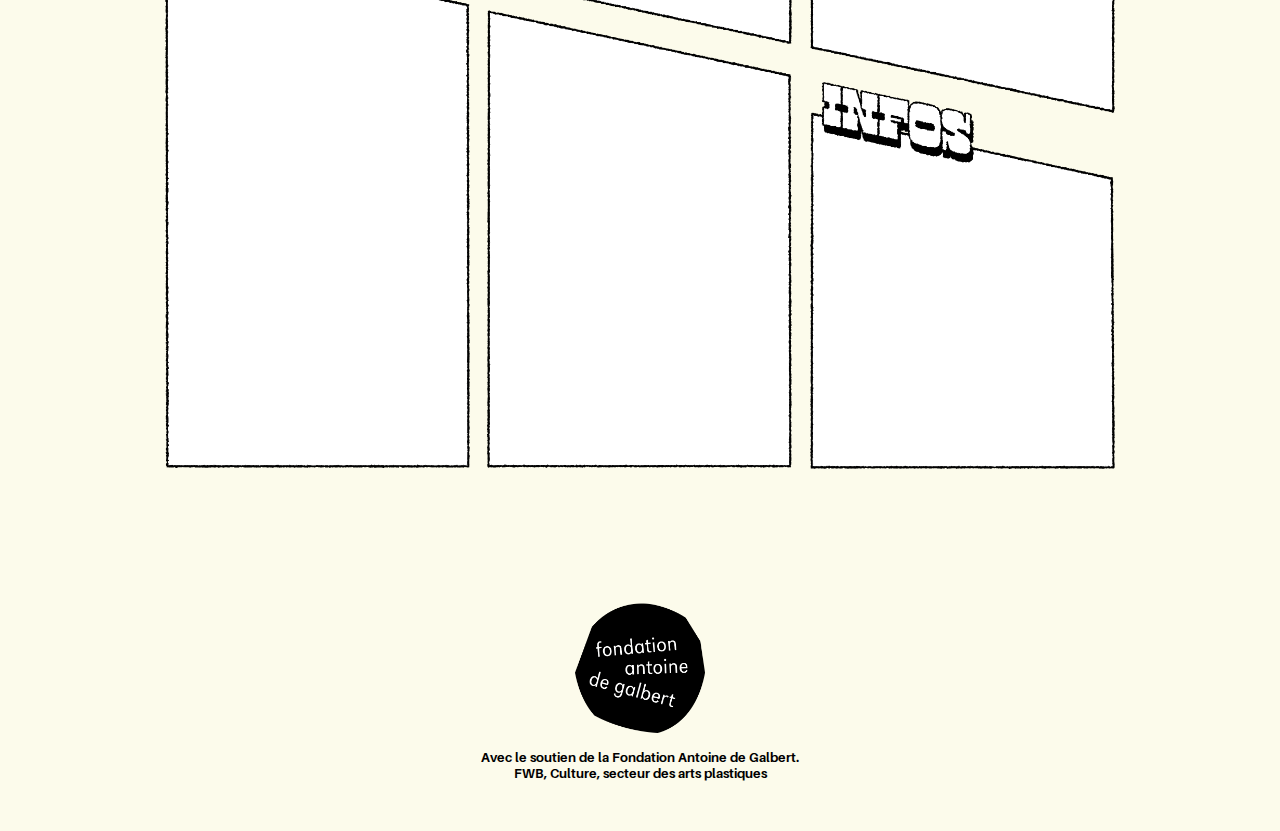
==== commit c395ca86: "Adjust" ====
--- a/index.html
+++ b/index.html
@@ -26,7 +26,7 @@
       <a href="#"><img class="D" src="gallery/com-04.png"></a>
       <p class="jeanjean" id="douze">Marcel Schmitz</p>
       <a href="#"><img class="G" src="gallery/com-07.png"></a>
-      <p class="jeanjean" id="dixhuit">RohnNisch StefFi</p>
+      <p class="jeanjean" id="vingtdeux">RohnNisch StefFi</p>
       <a href="#"><img class="J" src="gallery/com-10.png"></a>
       <a href="#"><img class="M" src="gallery/com-13.png"></a>
       <a href="#"><img class="P" src="gallery/com-16.png"></a>
@@ -43,6 +43,7 @@
       <a href="#"><img class="E" src="gallery/com-05.png"></a>
       <p class="jeanjean" id="douze">Jean LEclercq</p>
       <a href="#"><img class="H" src="gallery/com-08.png"></a>
+      <p class="jeanjean" id="vingtdeux">Nom de rubrique</p>
       <a href="#"><img class="K" src="gallery/com-11.png"></a>
       <a href="#"><img class="N" src="gallery/com-14.png"></a>
       <a href="#"><img class="Q" src="gallery/com-17.png"></a>
@@ -59,6 +60,7 @@
       <a href="#"><img class="F" src="gallery/com-06.png"></a>
       <p class="jeanjean" id="douze">Léon Louis</p>
       <a href="#"><img class="I" src="gallery/com-09.png"></a>
+      <p class="jeanjean" id="vingtdeux">Nom de rubrique</p>
       <a href="#"><img class="L" src="gallery/com-12.png"></a>
       <a href="#"><img class="O" src="gallery/com-15.png"></a>
       <a href="#"><img class="R" src="gallery/com-18.png"></a>
--- a/style.css
+++ b/style.css
@@ -17,14 +17,20 @@
 
 #moinsquatre{
 	transform: skewY(-4deg);
+	margin-top: -5px;
+  margin-bottom: 10px;
 }
 
 #douze{
 	transform: skewY(12deg);
+	margin-top: -28px;
+  margin-bottom: 28px;
 }
 
-#dixhuit{
-	transform: skewY(18deg);
+#vingtdeux{
+	transform: skewY(22deg);
+	margin-top: -57px;
+  margin-bottom: 55px;
 }
 
 footer{
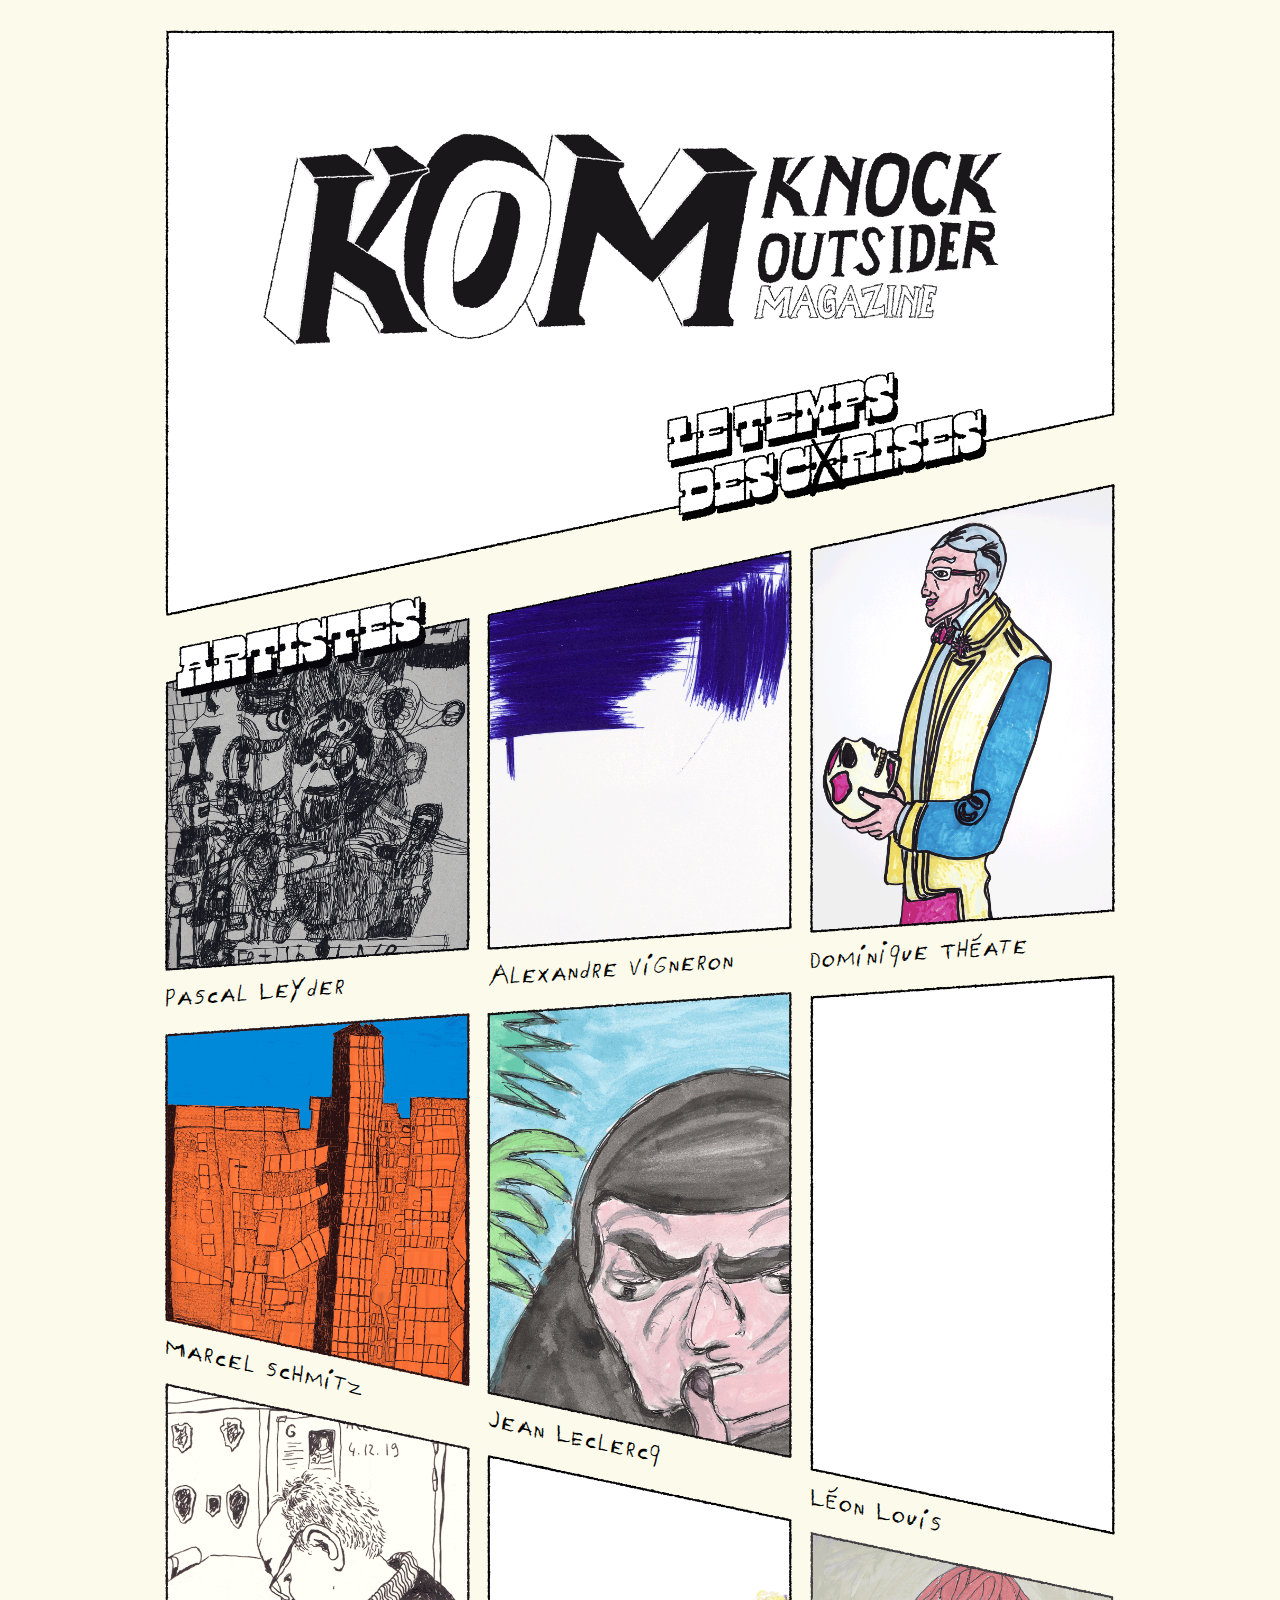
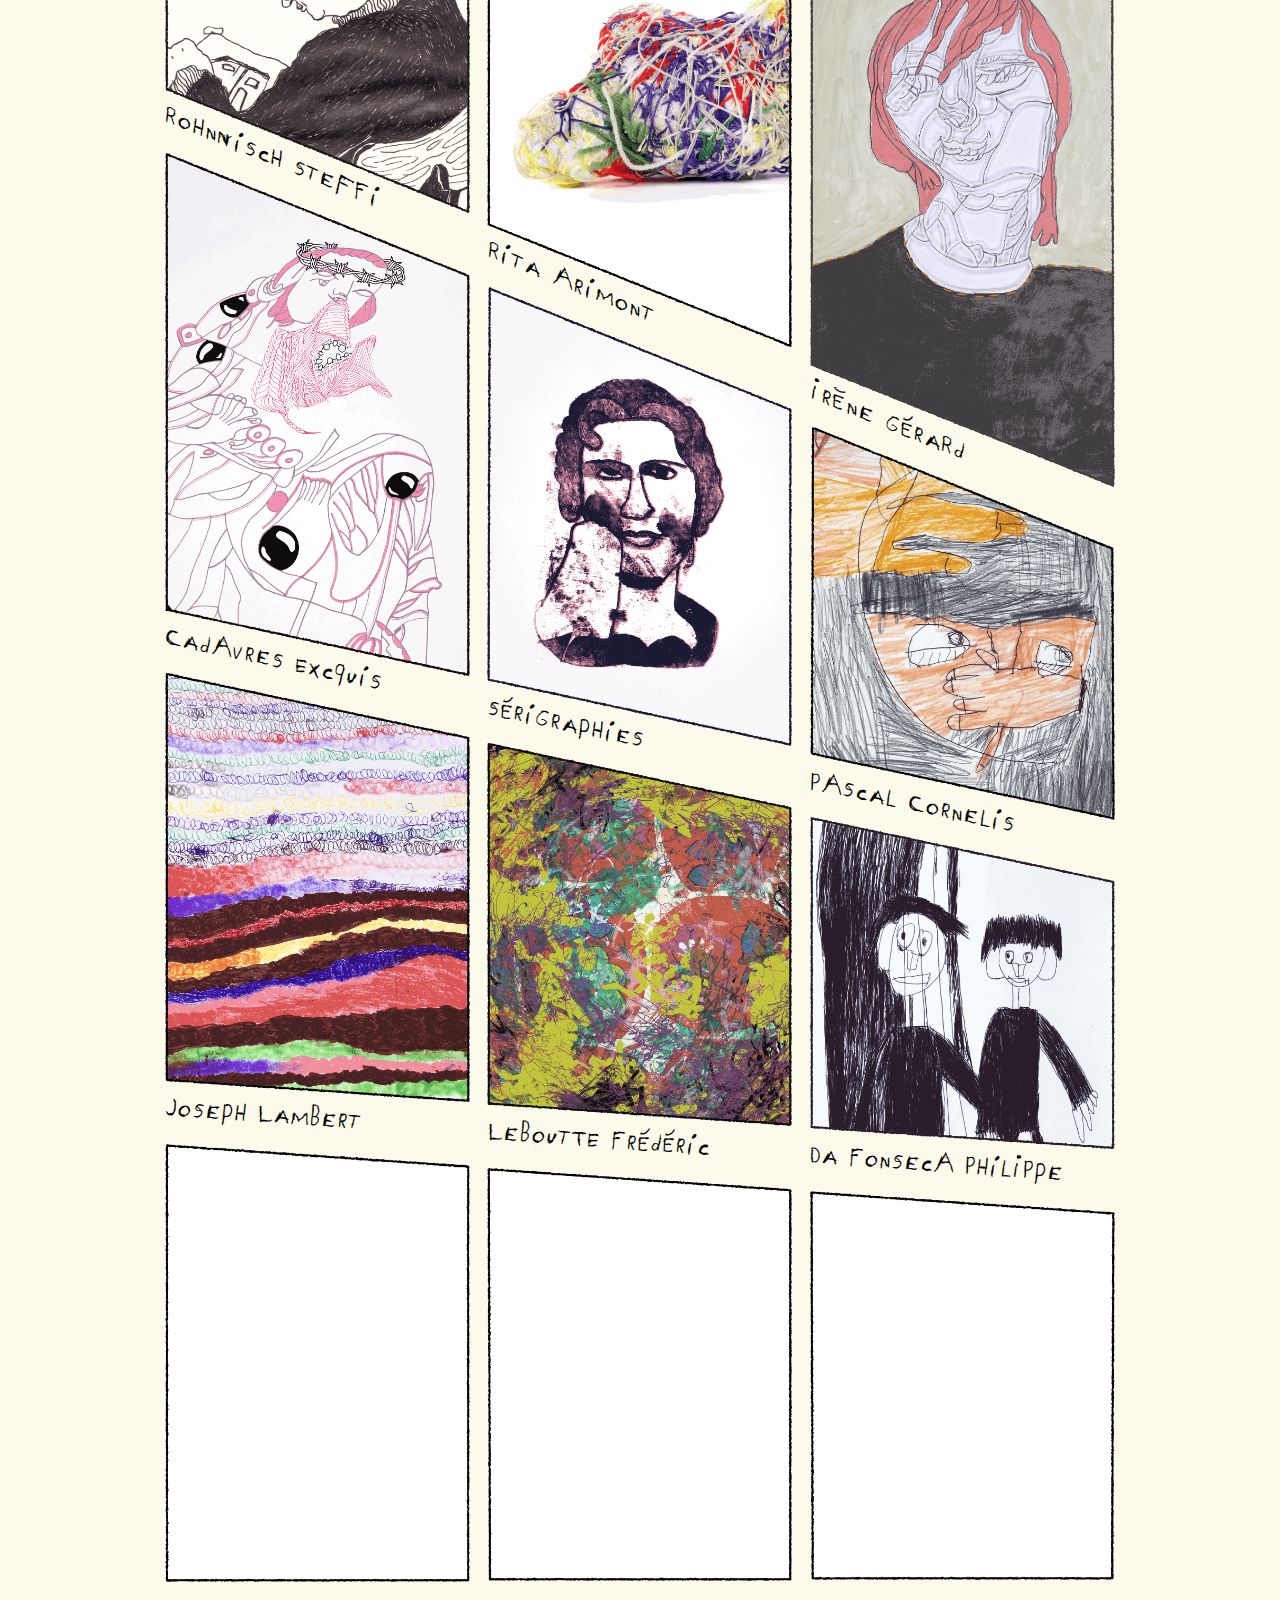
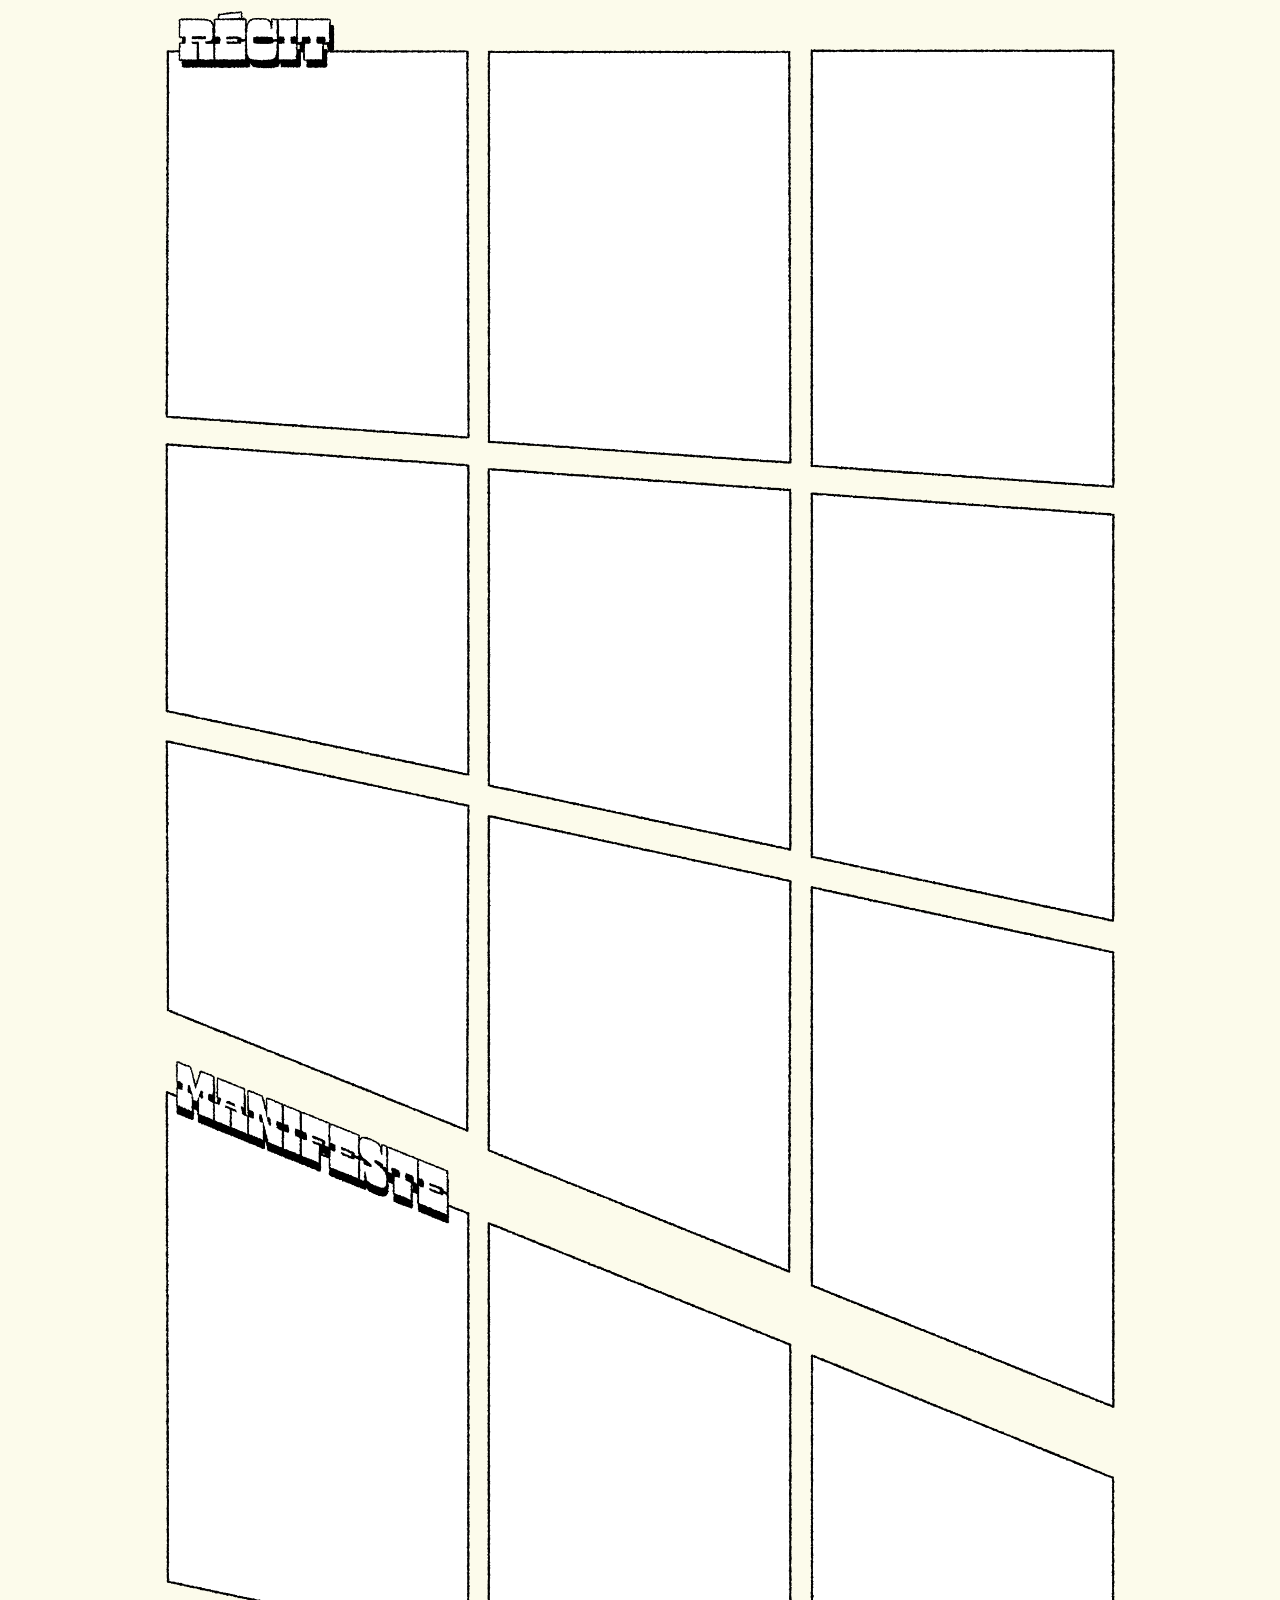
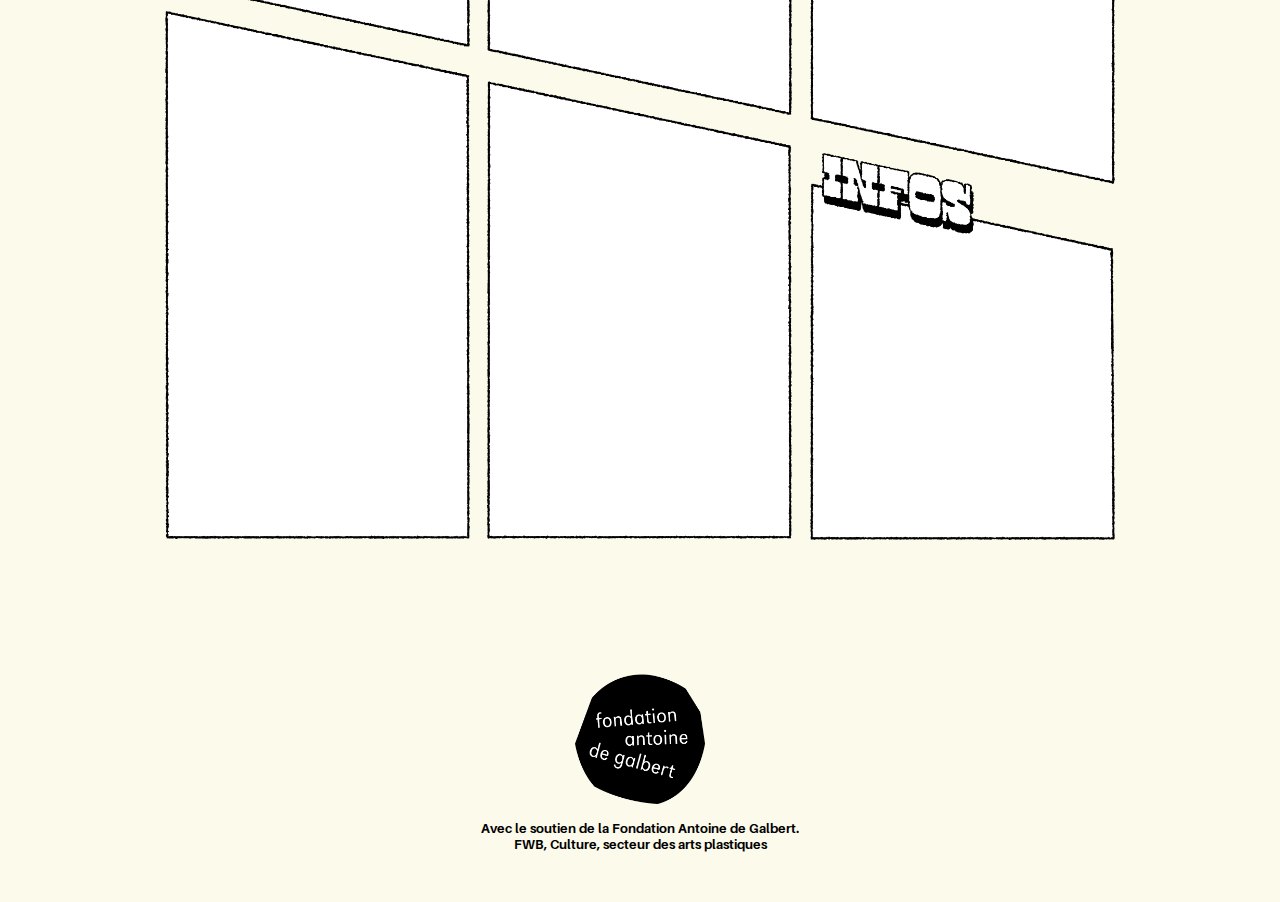
==== commit bd746f38: "Content Update" ====
--- a/index.html
+++ b/index.html
@@ -28,7 +28,9 @@
       <a href="#"><img class="G" src="gallery/com-07.png"></a>
       <p class="jeanjean" id="vingtdeux">RohnNisch StefFi</p>
       <a href="#"><img class="J" src="gallery/com-10.png"></a>
+      <p class="jeanjean" id="douze">CadAvres Excquis</p>
       <a href="#"><img class="M" src="gallery/com-13.png"></a>
+      <p class="jeanjean" id="quatre">Joseph Lambert</p>
       <a href="#"><img class="P" src="gallery/com-16.png"></a>
       <a href="#"><img class="S" src="gallery/com-19-T.png"></a>
       <a href="#"><img class="V" src="gallery/com-22.png"></a>
@@ -43,9 +45,11 @@
       <a href="#"><img class="E" src="gallery/com-05.png"></a>
       <p class="jeanjean" id="douze">Jean LEclercq</p>
       <a href="#"><img class="H" src="gallery/com-08.png"></a>
-      <p class="jeanjean" id="vingtdeux">Nom de rubrique</p>
+      <p class="jeanjean" id="vingtdeux">Rita Arimont</p>
       <a href="#"><img class="K" src="gallery/com-11.png"></a>
+      <p class="jeanjean" id="douze">Sérigraphies</p>
       <a href="#"><img class="N" src="gallery/com-14.png"></a>
+      <p class="jeanjean" id="quatre">LeboutTE Frédéric</p>
       <a href="#"><img class="Q" src="gallery/com-17.png"></a>
       <a href="#"><img class="T" src="gallery/com-20.png"></a>
       <a href="#"><img class="W" src="gallery/com-23.png"></a>
@@ -60,9 +64,11 @@
       <a href="#"><img class="F" src="gallery/com-06.png"></a>
       <p class="jeanjean" id="douze">Léon Louis</p>
       <a href="#"><img class="I" src="gallery/com-09.png"></a>
-      <p class="jeanjean" id="vingtdeux">Nom de rubrique</p>
+      <p class="jeanjean" id="vingtdeux">Irène GéraRd</p>
       <a href="#"><img class="L" src="gallery/com-12.png"></a>
+      <p class="jeanjean" id="douze">PAscal Cornelis</p>
       <a href="#"><img class="O" src="gallery/com-15.png"></a>
+      <p class="jeanjean" id="quatre">Da FonsecA PhilIPpe</p>
       <a href="#"><img class="R" src="gallery/com-18.png"></a>
       <a href="#"><img class="U" src="gallery/com-21.png"></a>
       <a href="#"><img class="X" src="gallery/com-24.png"></a>
--- a/style.css
+++ b/style.css
@@ -17,6 +17,12 @@
 
 #moinsquatre{
 	transform: skewY(-4deg);
+	margin-top: -5px;
+  margin-bottom: 10px;
+}
+
+#quatre{
+	transform: skewY(4deg);
 	margin-top: -5px;
   margin-bottom: 10px;
 }
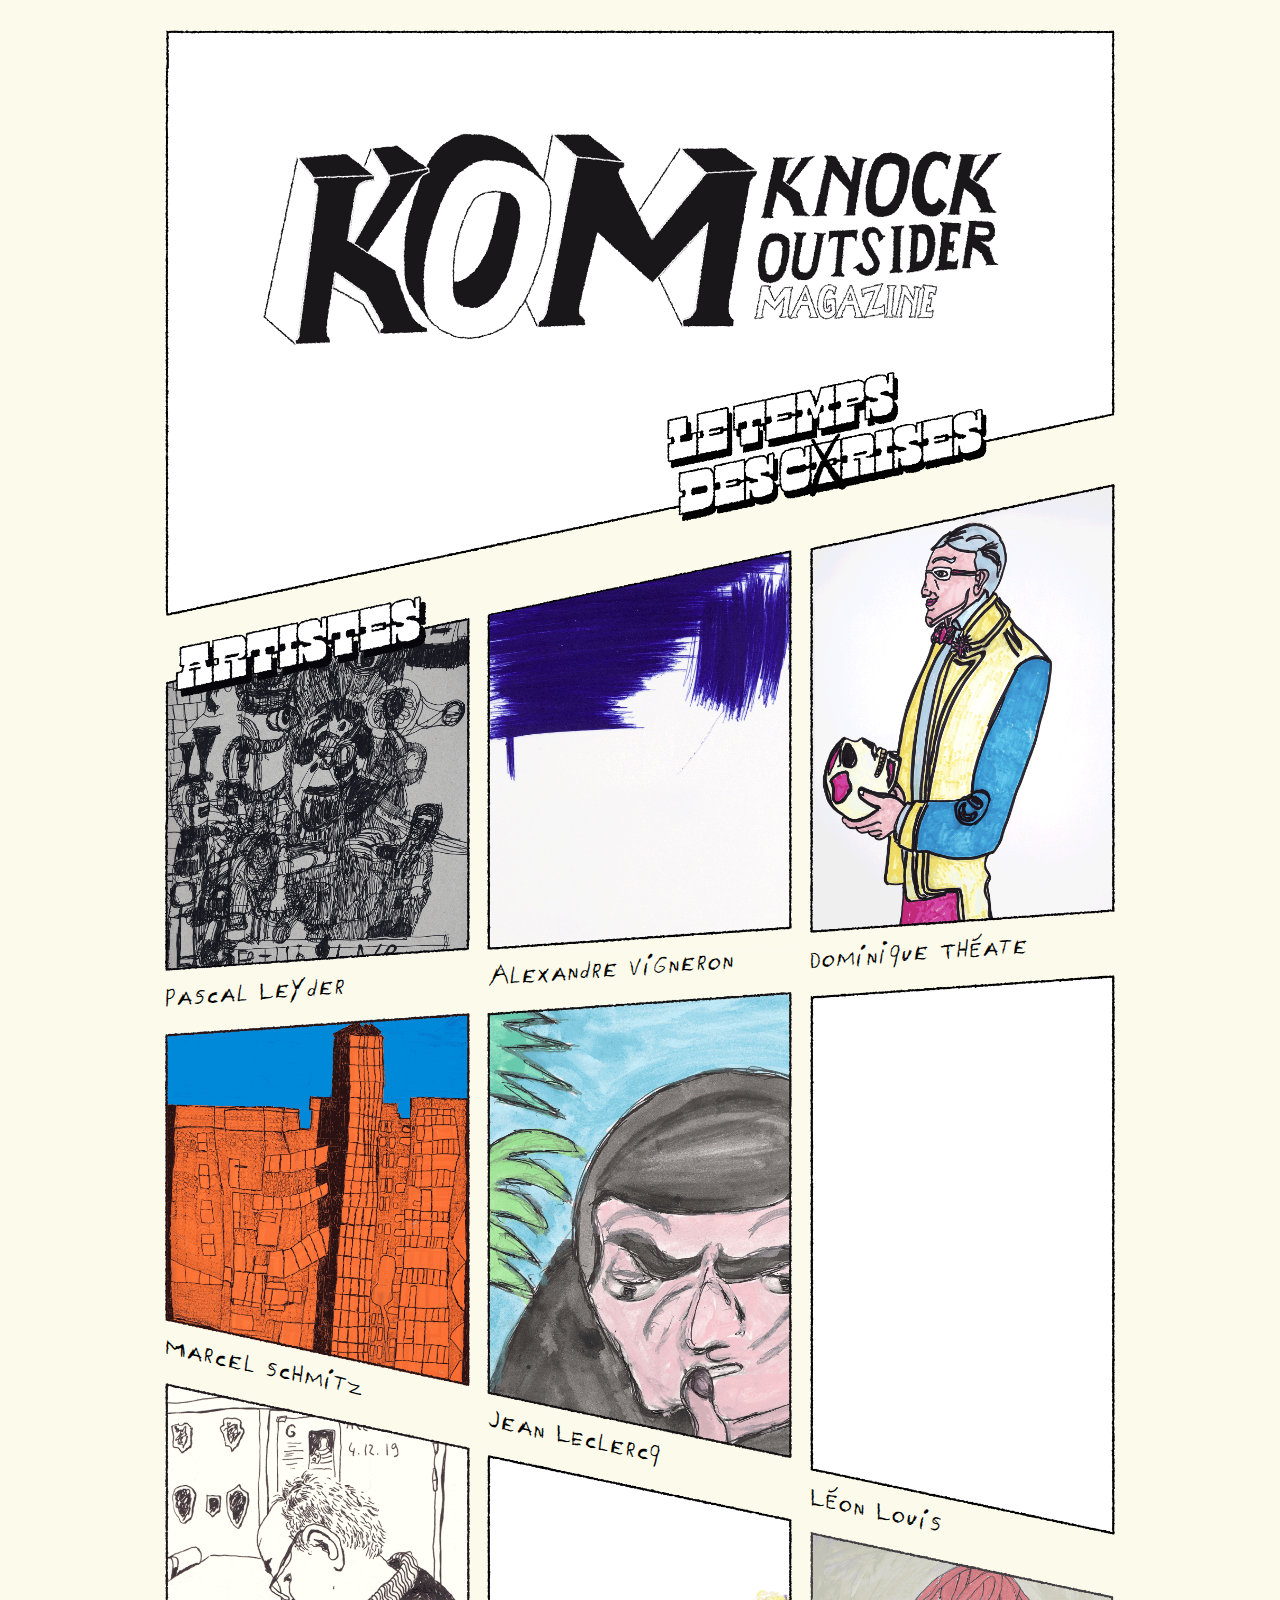
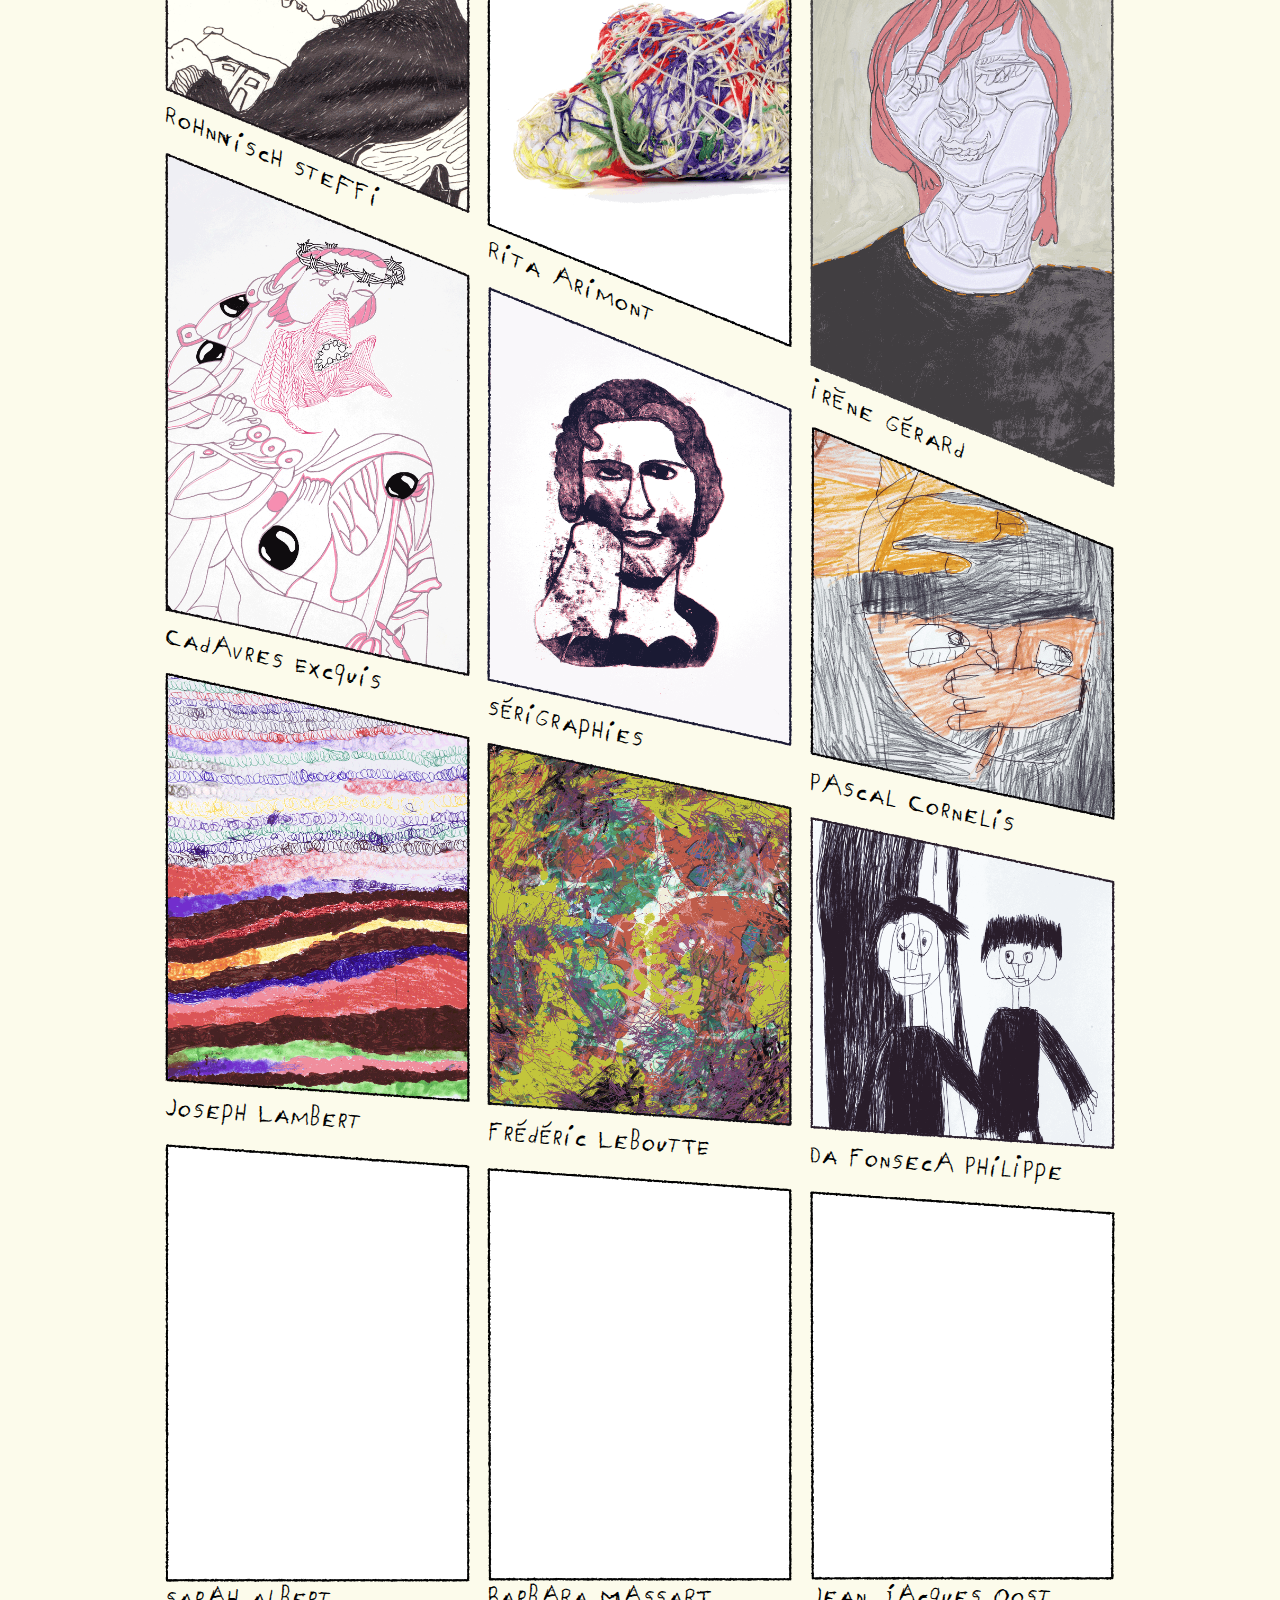
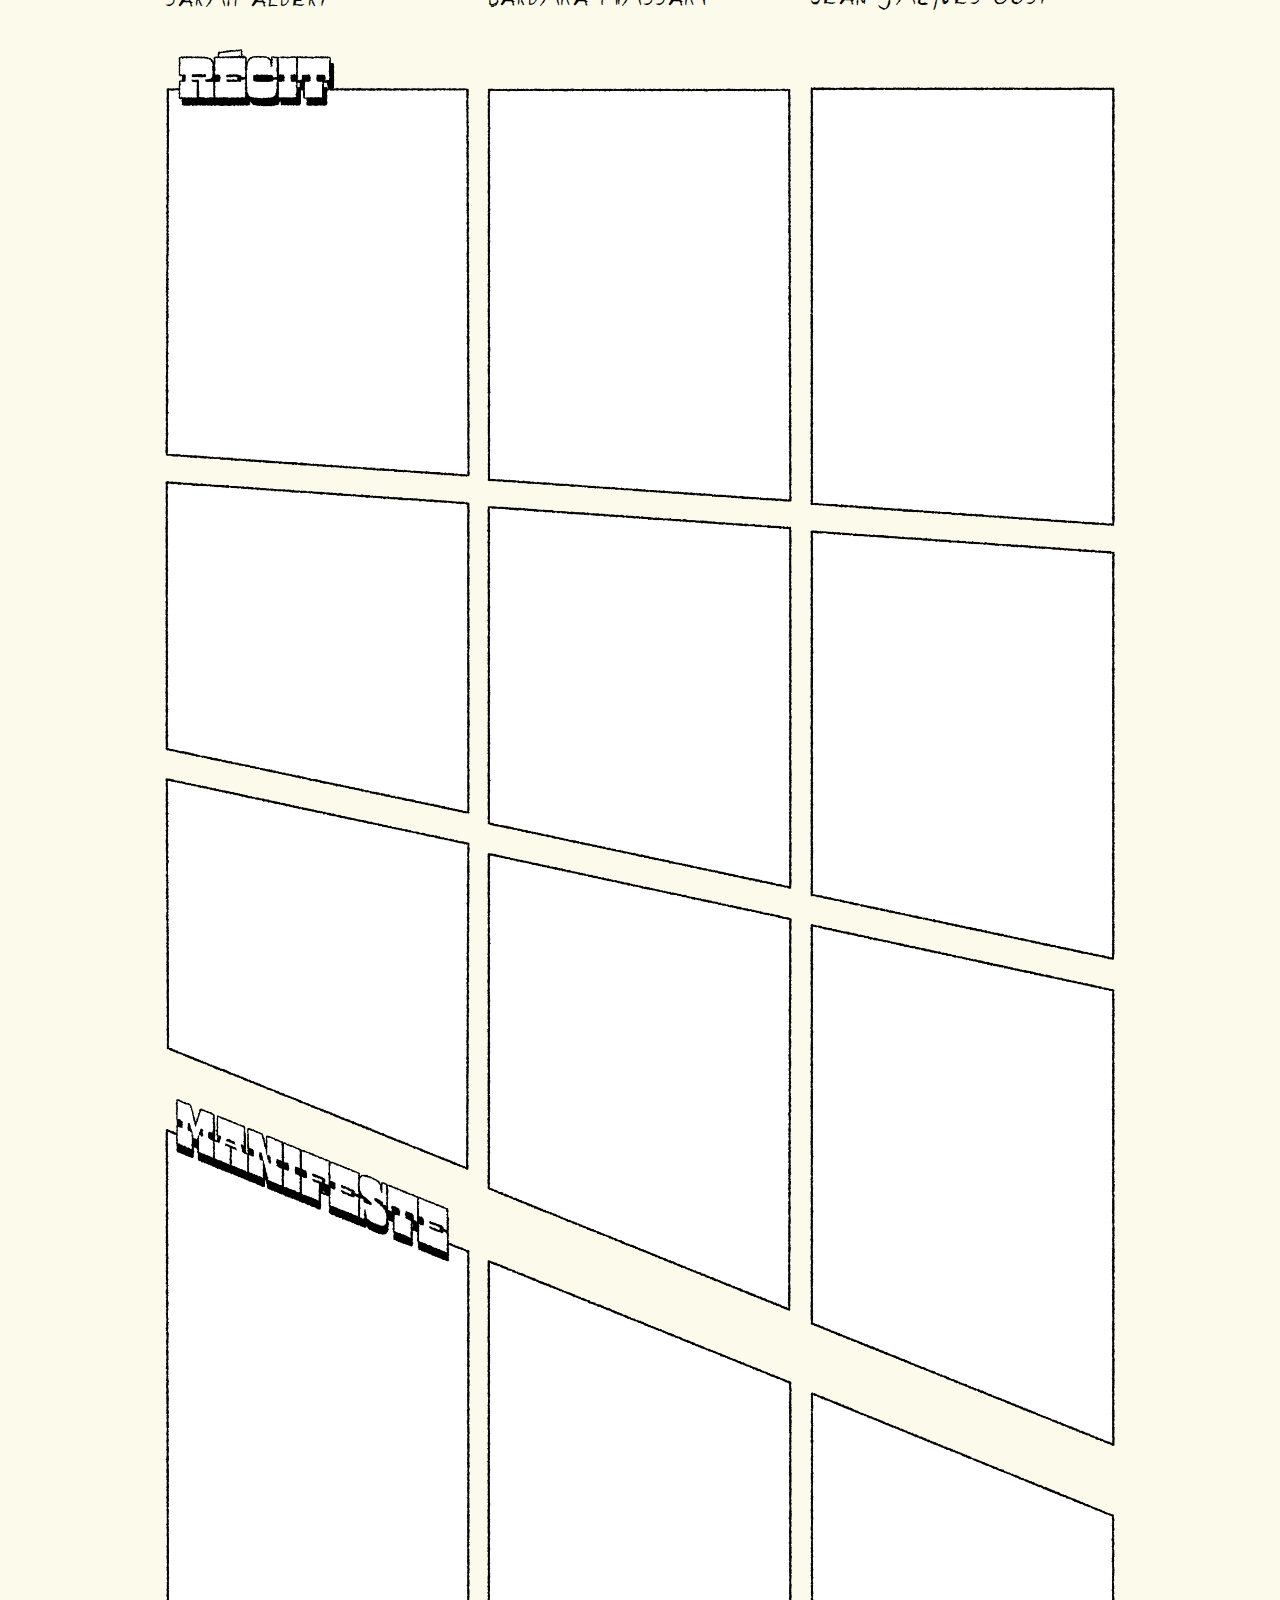
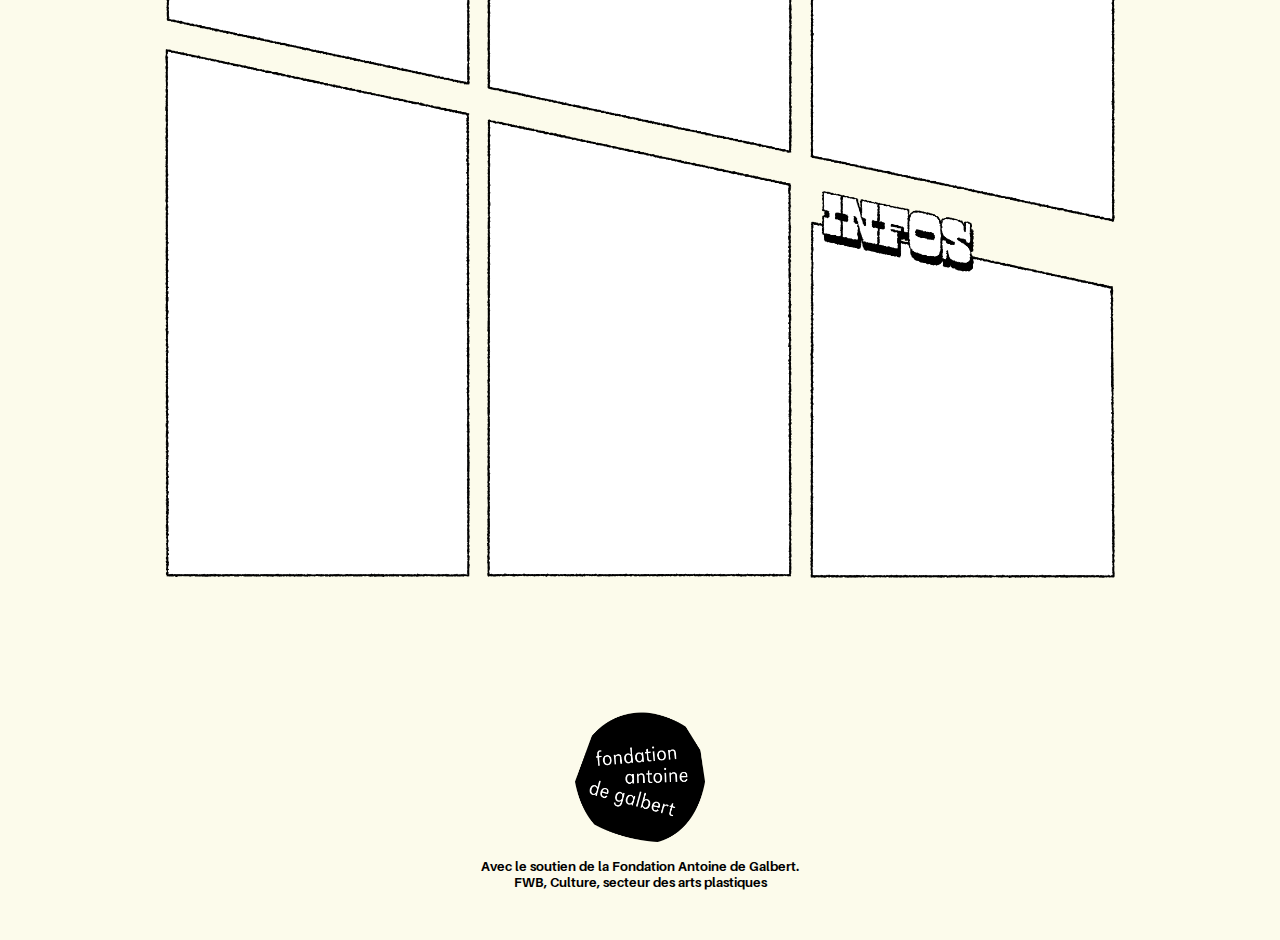
==== commit 07d876c2: "again" ====
--- a/index.html
+++ b/index.html
@@ -32,6 +32,7 @@
       <a href="#"><img class="M" src="gallery/com-13.png"></a>
       <p class="jeanjean" id="quatre">Joseph Lambert</p>
       <a href="#"><img class="P" src="gallery/com-16.png"></a>
+      <p class="jeanjean" id="zero">SarAh albert</p>
       <a href="#"><img class="S" src="gallery/com-19-T.png"></a>
       <a href="#"><img class="V" src="gallery/com-22.png"></a>
       <a href="#"><img class="Y" src="gallery/com-25.png"></a>
@@ -49,8 +50,9 @@
       <a href="#"><img class="K" src="gallery/com-11.png"></a>
       <p class="jeanjean" id="douze">Sérigraphies</p>
       <a href="#"><img class="N" src="gallery/com-14.png"></a>
-      <p class="jeanjean" id="quatre">LeboutTE Frédéric</p>
+      <p class="jeanjean" id="quatre">Frédéric LeboutTE</p>
       <a href="#"><img class="Q" src="gallery/com-17.png"></a>
+      <p class="jeanjean" id="zero">BarbARa MAsSaRT</p>
       <a href="#"><img class="T" src="gallery/com-20.png"></a>
       <a href="#"><img class="W" src="gallery/com-23.png"></a>
       <a href="#"><img class="Z" src="gallery/com-26.png"></a>
@@ -70,6 +72,7 @@
       <a href="#"><img class="O" src="gallery/com-15.png"></a>
       <p class="jeanjean" id="quatre">Da FonsecA PhilIPpe</p>
       <a href="#"><img class="R" src="gallery/com-18.png"></a>
+      <p class="jeanjean" id="zero">Jean jAcques Oost</p>
       <a href="#"><img class="U" src="gallery/com-21.png"></a>
       <a href="#"><img class="X" src="gallery/com-24.png"></a>
       <a href="#"><a href="#"><img class="AA" src="gallery/com-27.png"></a>
--- a/style.css
+++ b/style.css
@@ -13,6 +13,11 @@
 	font-family: Jeannot, Arial, Helvetica, sans-serif;
 	font-size: 30px;
 	text-align: left;
+}
+
+#zero{
+	margin-top: -5px;
+  margin-bottom: 10px;
 }
 
 #moinsquatre{
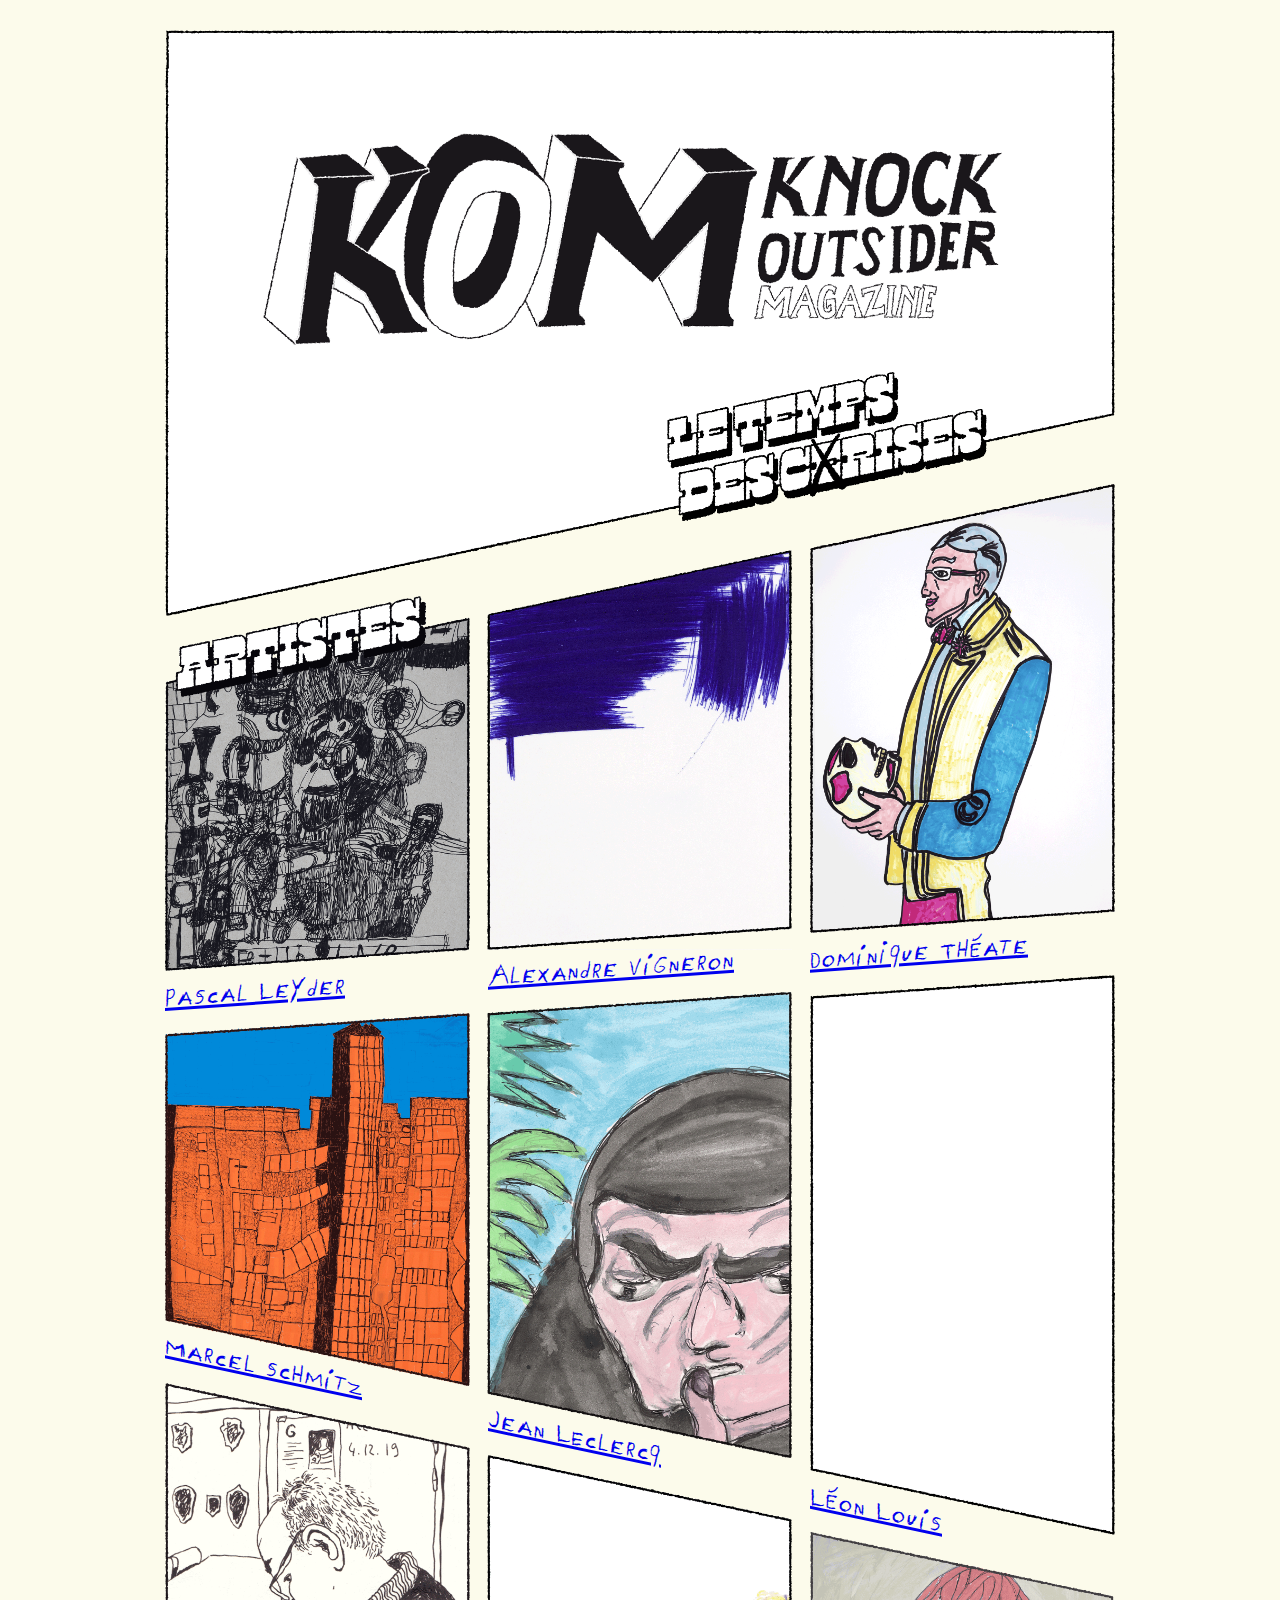
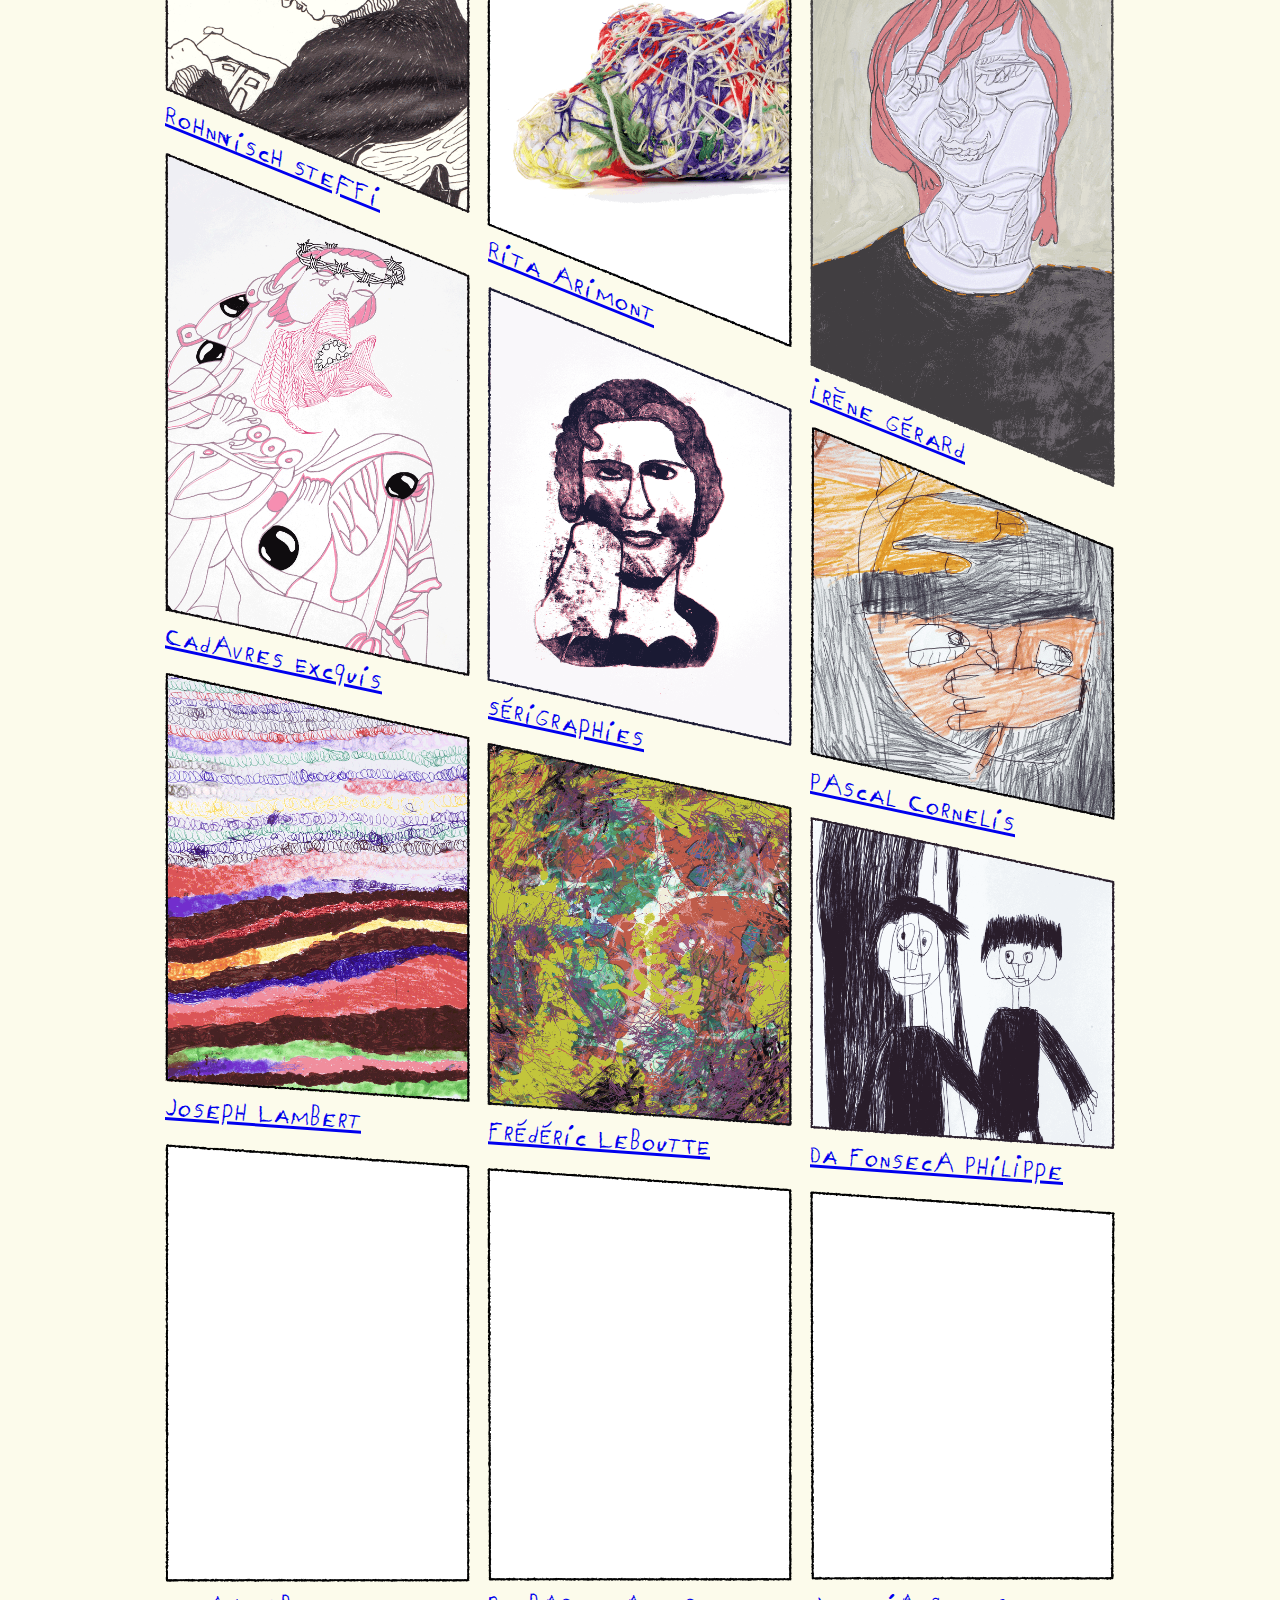
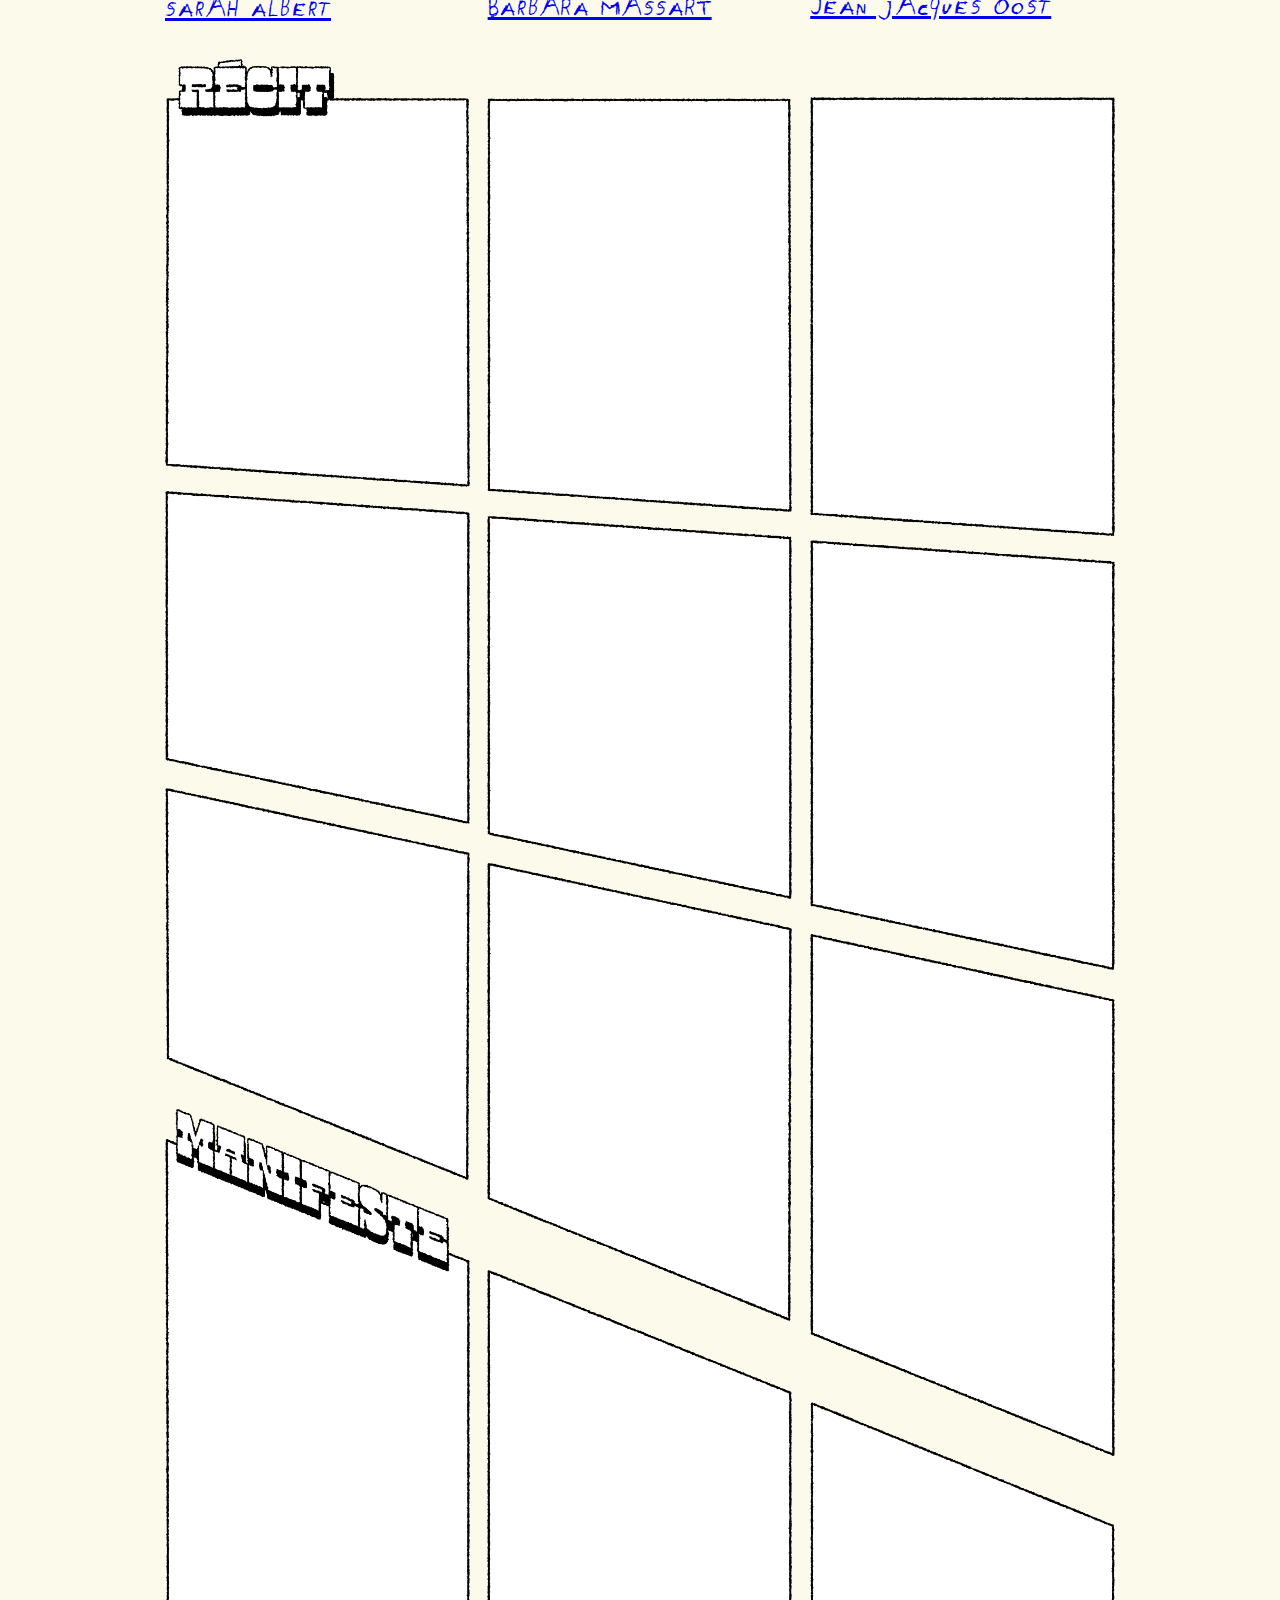
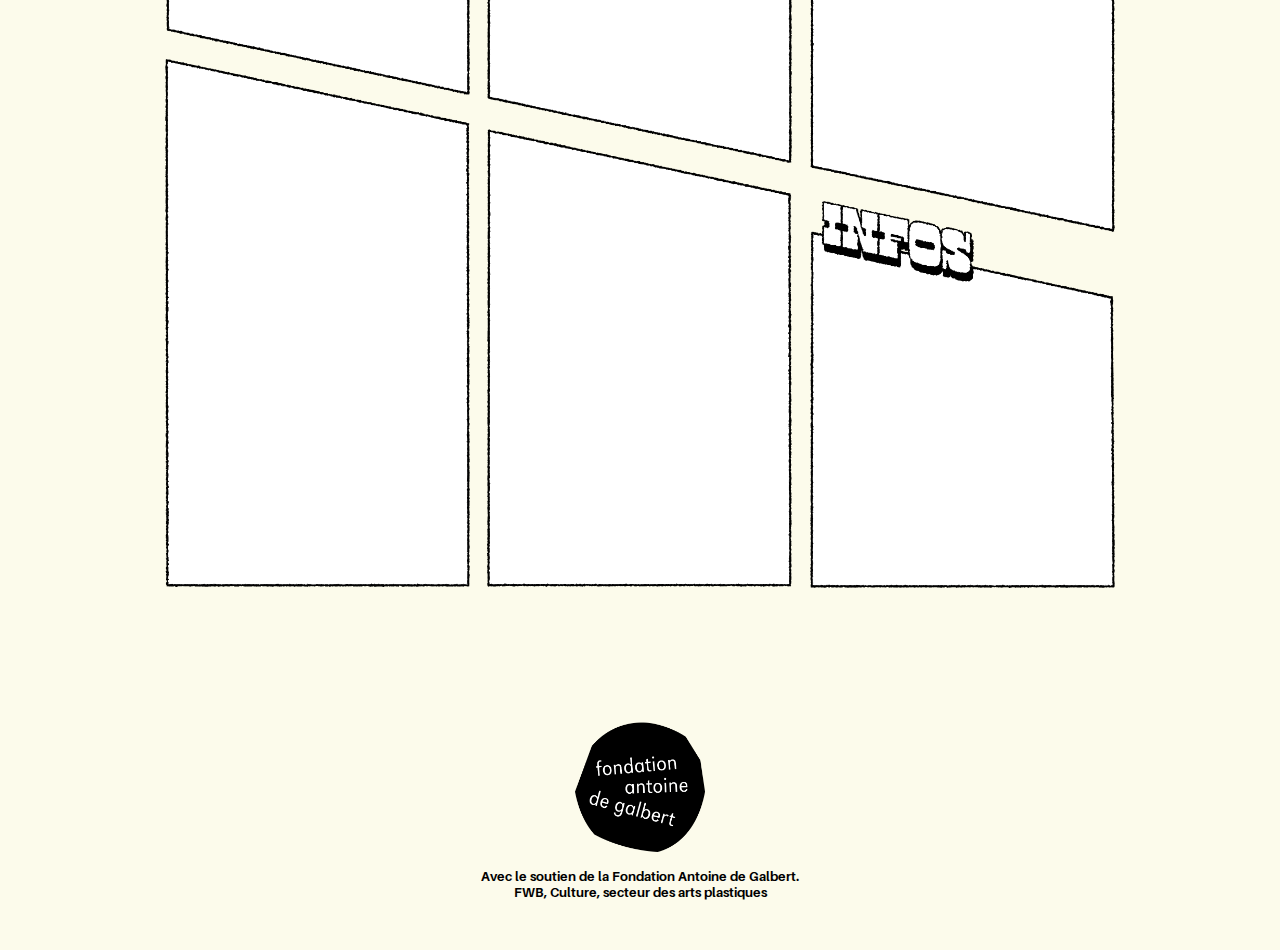
==== commit b1ba47e5: "Test a href" ====
--- a/index.html
+++ b/index.html
@@ -21,18 +21,18 @@
     </header>
 
     <div class="column" id="gauche">
-      <a href="#"><img class="A" src="gallery/com-01-T.png"></a>
-      <p class="jeanjean" id="moinsquatre">Pascal Leyder</p>
-      <a href="#"><img class="D" src="gallery/com-04.png"></a>
-      <p class="jeanjean" id="douze">Marcel Schmitz</p>
-      <a href="#"><img class="G" src="gallery/com-07.png"></a>
-      <p class="jeanjean" id="vingtdeux">RohnNisch StefFi</p>
-      <a href="#"><img class="J" src="gallery/com-10.png"></a>
-      <p class="jeanjean" id="douze">CadAvres Excquis</p>
-      <a href="#"><img class="M" src="gallery/com-13.png"></a>
-      <p class="jeanjean" id="quatre">Joseph Lambert</p>
-      <a href="#"><img class="P" src="gallery/com-16.png"></a>
-      <p class="jeanjean" id="zero">SarAh albert</p>
+      <a href="#"><img class="A" src="gallery/com-01-T.png">
+      <p class="jeanjean" id="moinsquatre">Pascal Leyder</p></a>
+      <a href="#"><img class="D" src="gallery/com-04.png">
+      <p class="jeanjean" id="douze">Marcel Schmitz</p></a>
+      <a href="#"><img class="G" src="gallery/com-07.png">
+      <p class="jeanjean" id="vingtdeux">RohnNisch StefFi</p></a>
+      <a href="#"><img class="J" src="gallery/com-10.png">
+      <p class="jeanjean" id="douze">CadAvres Excquis</p></a>
+      <a href="#"><img class="M" src="gallery/com-13.png">
+      <p class="jeanjean" id="quatre">Joseph Lambert</p></a>
+      <a href="#"><img class="P" src="gallery/com-16.png">
+      <p class="jeanjean" id="zero">SarAh albert</p></a>
       <a href="#"><img class="S" src="gallery/com-19-T.png"></a>
       <a href="#"><img class="V" src="gallery/com-22.png"></a>
       <a href="#"><img class="Y" src="gallery/com-25.png"></a>
@@ -41,18 +41,18 @@
     </div>
 
     <div class="column" id="centre">
-      <a href="#"><img class="B" src="gallery/com-02.png"></a>
-      <p class="jeanjean" id="moinsquatre">Alexandre Vigneron</p>
-      <a href="#"><img class="E" src="gallery/com-05.png"></a>
-      <p class="jeanjean" id="douze">Jean LEclercq</p>
-      <a href="#"><img class="H" src="gallery/com-08.png"></a>
-      <p class="jeanjean" id="vingtdeux">Rita Arimont</p>
-      <a href="#"><img class="K" src="gallery/com-11.png"></a>
-      <p class="jeanjean" id="douze">Sérigraphies</p>
-      <a href="#"><img class="N" src="gallery/com-14.png"></a>
-      <p class="jeanjean" id="quatre">Frédéric LeboutTE</p>
-      <a href="#"><img class="Q" src="gallery/com-17.png"></a>
-      <p class="jeanjean" id="zero">BarbARa MAsSaRT</p>
+      <a href="#"><img class="B" src="gallery/com-02.png">
+      <p class="jeanjean" id="moinsquatre">Alexandre Vigneron</p></a>
+      <a href="#"><img class="E" src="gallery/com-05.png">
+      <p class="jeanjean" id="douze">Jean LEclercq</p></a>
+      <a href="#"><img class="H" src="gallery/com-08.png">
+      <p class="jeanjean" id="vingtdeux">Rita Arimont</p></a>
+      <a href="#"><img class="K" src="gallery/com-11.png">
+      <p class="jeanjean" id="douze">Sérigraphies</p></a>
+      <a href="#"><img class="N" src="gallery/com-14.png">
+      <p class="jeanjean" id="quatre">Frédéric LeboutTE</p></a>
+      <a href="#"><img class="Q" src="gallery/com-17.png">
+      <p class="jeanjean" id="zero">BarbARa MAsSaRT</p></a>
       <a href="#"><img class="T" src="gallery/com-20.png"></a>
       <a href="#"><img class="W" src="gallery/com-23.png"></a>
       <a href="#"><img class="Z" src="gallery/com-26.png"></a>
@@ -61,18 +61,18 @@
     </div>
 
     <div class="column" id="droite">
-      <a href="#"><img class="C" src="gallery/com-03.png"></a>
-      <p class="jeanjean" id="moinsquatre">DominIque Théate</p>
-      <a href="#"><img class="F" src="gallery/com-06.png"></a>
-      <p class="jeanjean" id="douze">Léon Louis</p>
-      <a href="#"><img class="I" src="gallery/com-09.png"></a>
-      <p class="jeanjean" id="vingtdeux">Irène GéraRd</p>
-      <a href="#"><img class="L" src="gallery/com-12.png"></a>
-      <p class="jeanjean" id="douze">PAscal Cornelis</p>
-      <a href="#"><img class="O" src="gallery/com-15.png"></a>
-      <p class="jeanjean" id="quatre">Da FonsecA PhilIPpe</p>
-      <a href="#"><img class="R" src="gallery/com-18.png"></a>
-      <p class="jeanjean" id="zero">Jean jAcques Oost</p>
+      <a href="#"><img class="C" src="gallery/com-03.png">
+      <p class="jeanjean" id="moinsquatre">DominIque Théate</p></a>
+      <a href="#"><img class="F" src="gallery/com-06.png">
+      <p class="jeanjean" id="douze">Léon Louis</p></a>
+      <a href="#"><img class="I" src="gallery/com-09.png">
+      <p class="jeanjean" id="vingtdeux">Irène GéraRd</p></a>
+      <a href="#"><img class="L" src="gallery/com-12.png">
+      <p class="jeanjean" id="douze">PAscal Cornelis</p></a>
+      <a href="#"><img class="O" src="gallery/com-15.png">
+      <p class="jeanjean" id="quatre">Da FonsecA PhilIPpe</p></a>
+      <a href="#"><img class="R" src="gallery/com-18.png">
+      <p class="jeanjean" id="zero">Jean jAcques Oost</p></a>
       <a href="#"><img class="U" src="gallery/com-21.png"></a>
       <a href="#"><img class="X" src="gallery/com-24.png"></a>
       <a href="#"><a href="#"><img class="AA" src="gallery/com-27.png"></a>
--- a/style.css
+++ b/style.css
@@ -16,7 +16,7 @@
 }
 
 #zero{
-	margin-top: -5px;
+	margin-top: 5px;
   margin-bottom: 10px;
 }
 
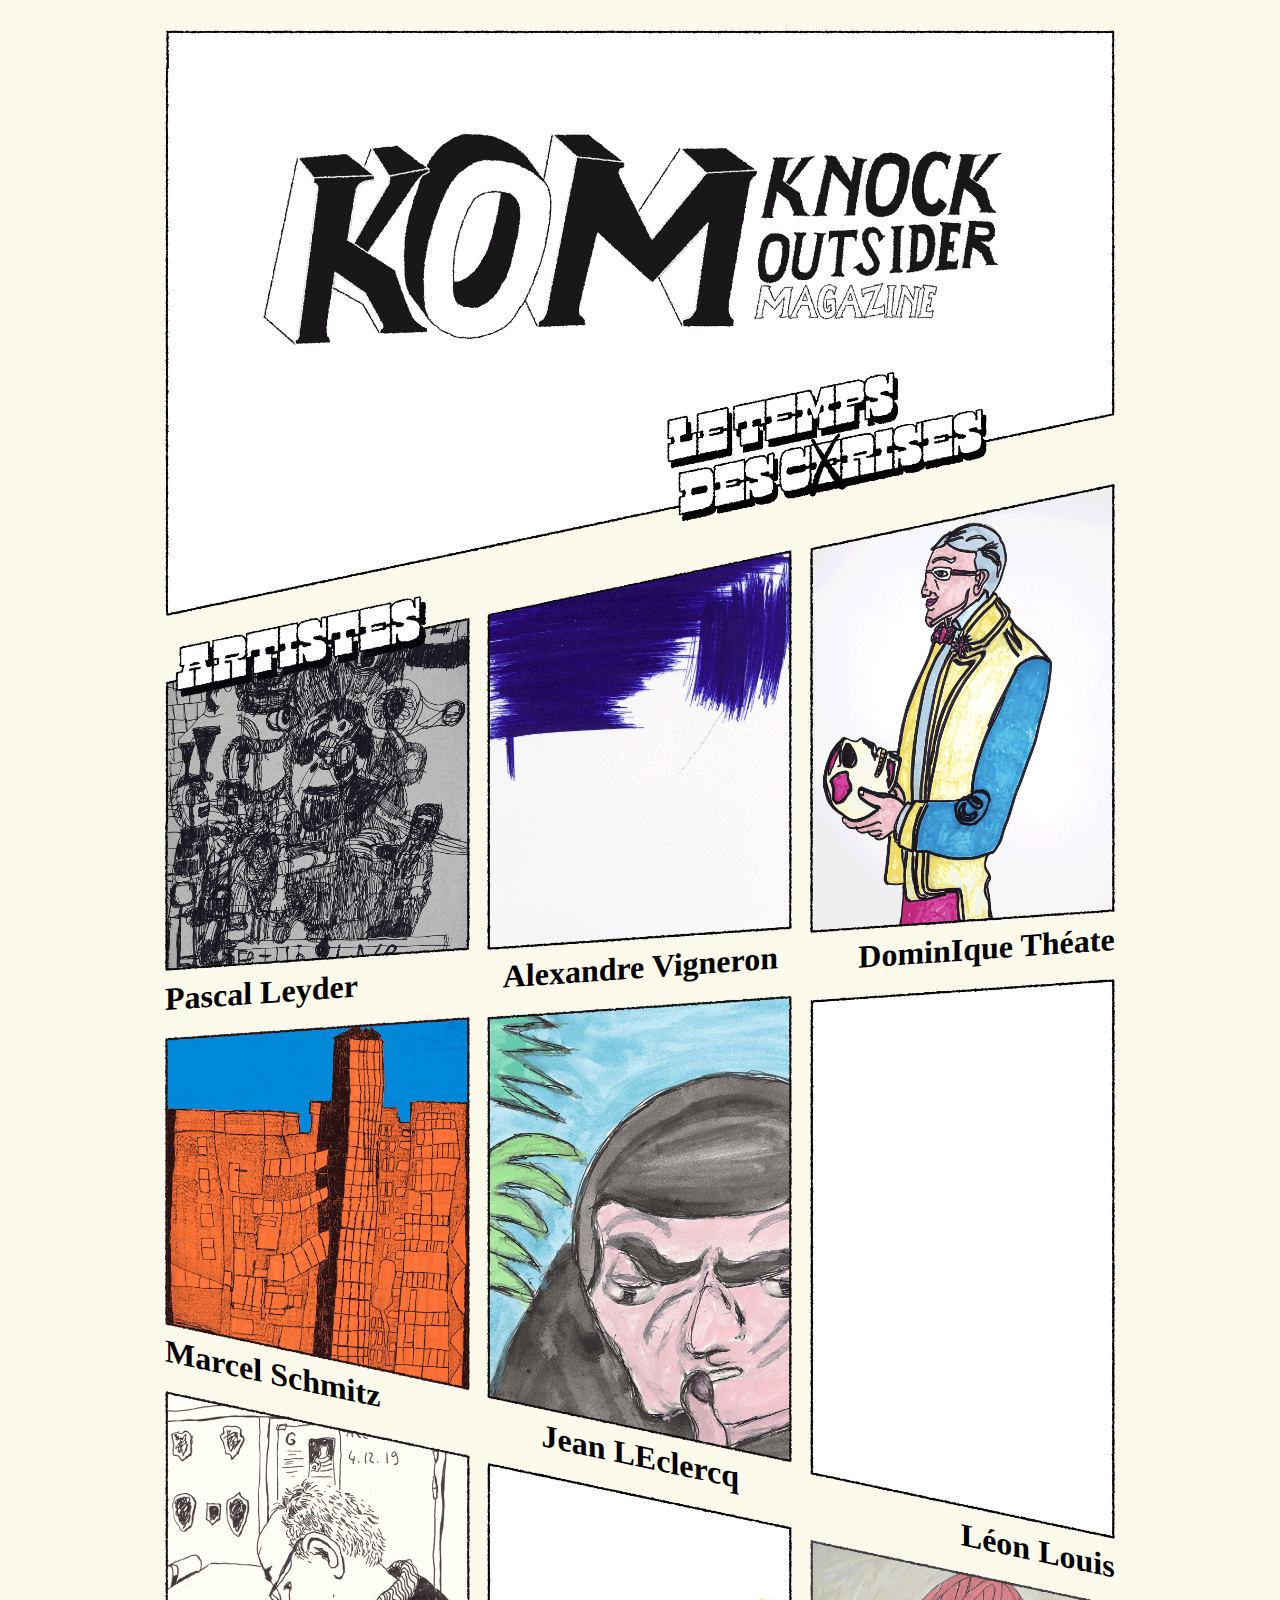
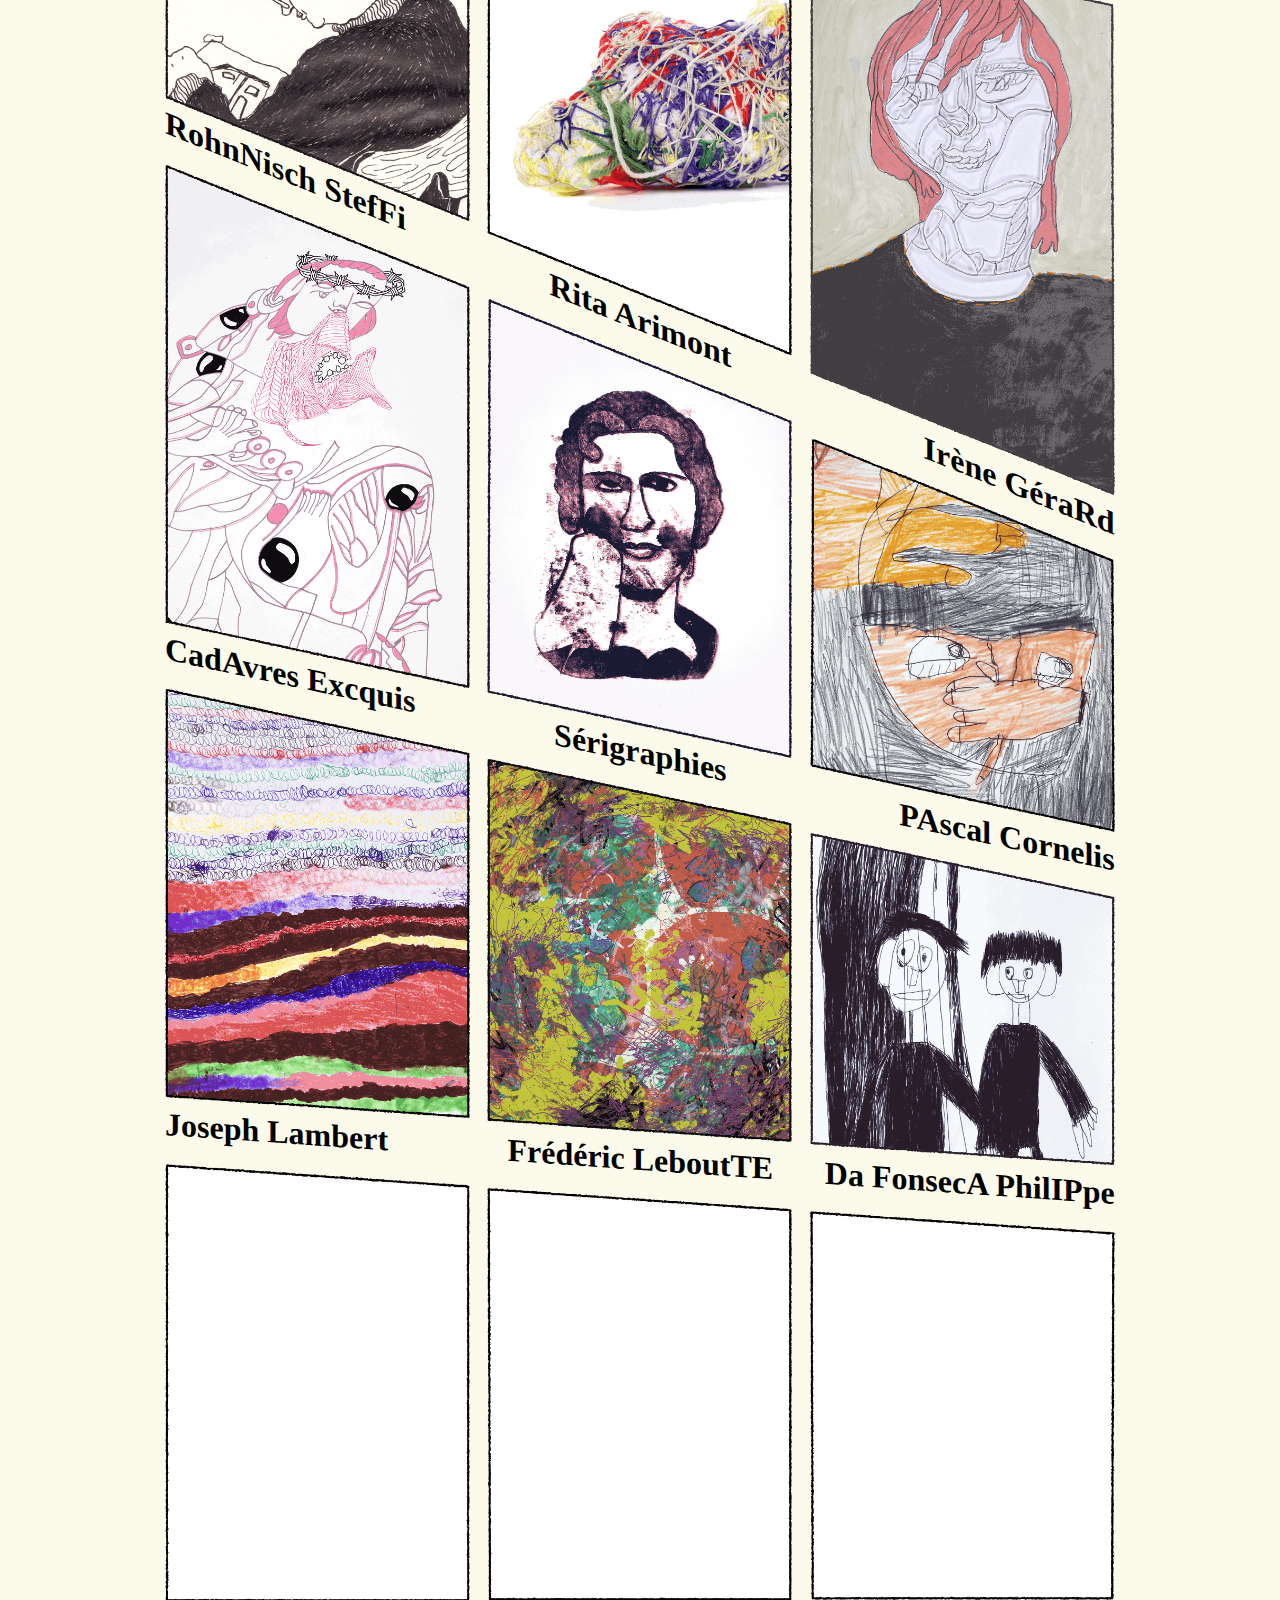
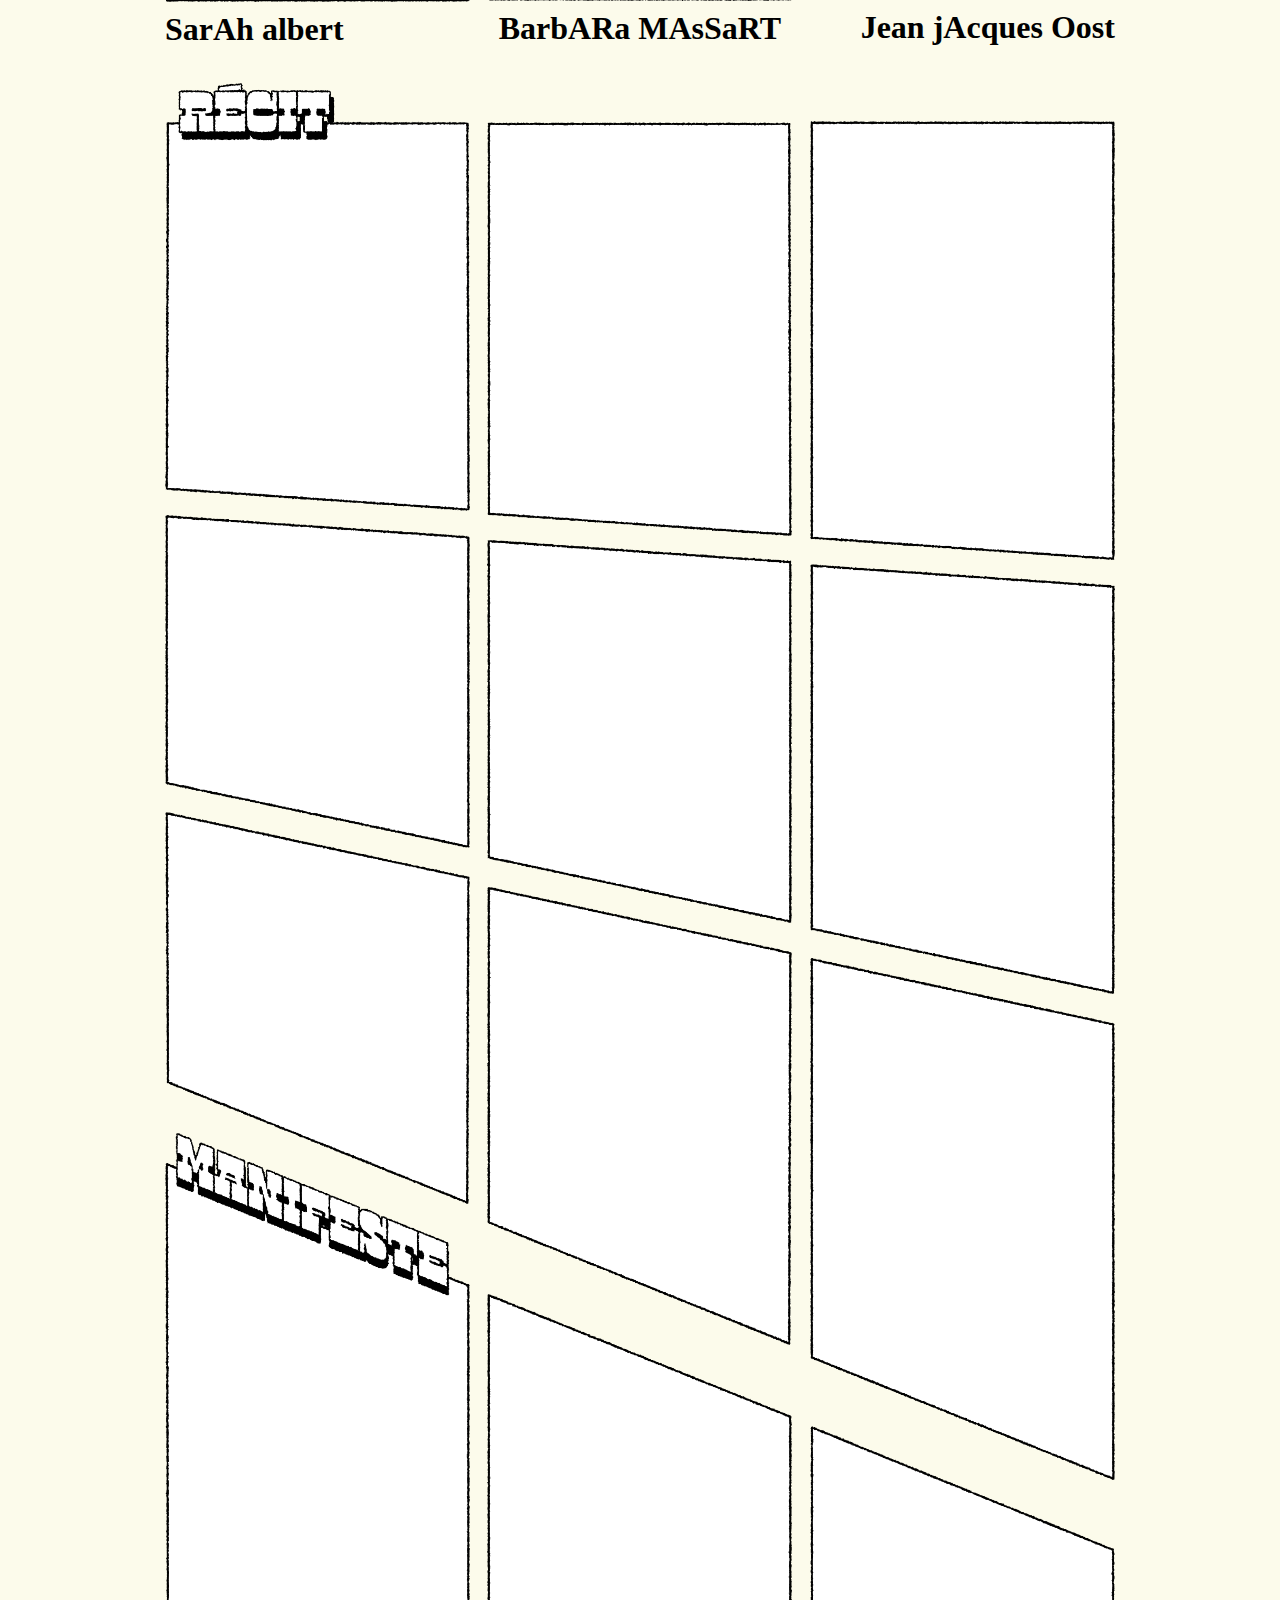
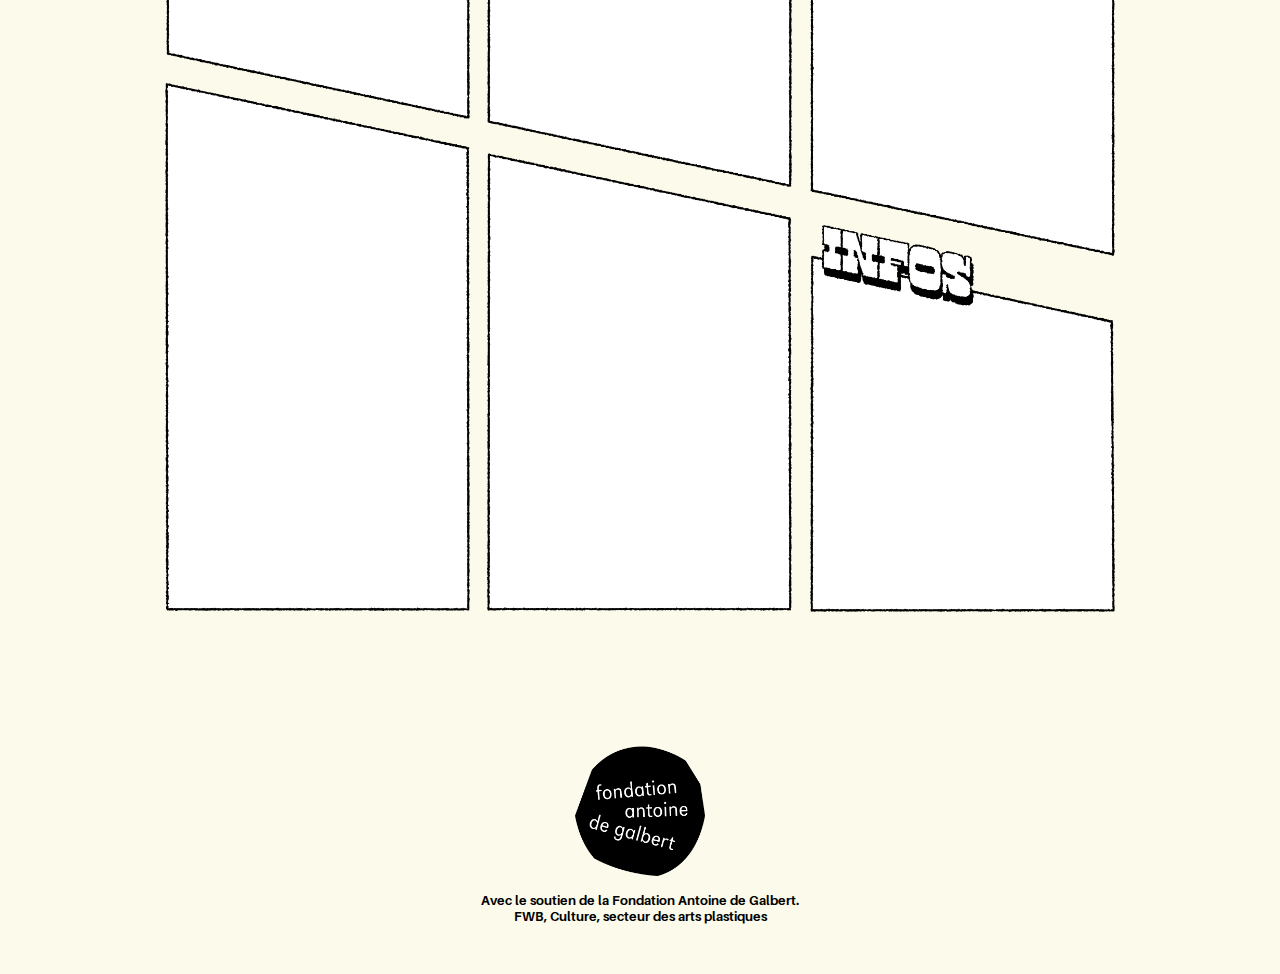
==== commit 95e61df3: "Page beginning" ====
--- a/index.html
+++ b/index.html
@@ -16,110 +16,110 @@
     </head>
     <body>
     <main class="com">
-    <header>
+    <div class="turbohead">
       <img src="gallery/com-00-T.gif">
-    </header>
+    </div>
 
     <div class="column" id="gauche">
-      <a href="#"><img class="A" src="gallery/com-01-T.png">
-      <p class="jeanjean" id="moinsquatre">Pascal Leyder</p></a>
-      <a href="#"><img class="D" src="gallery/com-04.png">
-      <p class="jeanjean" id="douze">Marcel Schmitz</p></a>
-      <a href="#"><img class="G" src="gallery/com-07.png">
-      <p class="jeanjean" id="vingtdeux">RohnNisch StefFi</p></a>
-      <a href="#"><img class="J" src="gallery/com-10.png">
-      <p class="jeanjean" id="douze">CadAvres Excquis</p></a>
-      <a href="#"><img class="M" src="gallery/com-13.png">
-      <p class="jeanjean" id="quatre">Joseph Lambert</p></a>
-      <a href="#"><img class="P" src="gallery/com-16.png">
-      <p class="jeanjean" id="zero">SarAh albert</p></a>
-      <a href="#"><img class="S" src="gallery/com-19-T.png"></a>
-      <a href="#"><img class="V" src="gallery/com-22.png"></a>
-      <a href="#"><img class="Y" src="gallery/com-25.png"></a>
-      <a href="#"><img class="AB" src="gallery/com-28-T.png"></a>
-      <a href="#"><img class="AE" src="gallery/com-31.png"></a>
+      <a href="page"><img class="A" src="gallery/com-01-T.png">
+      <h1 id="moinsquatre">Pascal Leyder</h1></a>
+      <a href="page"><img class="D" src="gallery/com-04.png">
+      <h1 id="douze">Marcel Schmitz</h1></a>
+      <a href="page"><img class="G" src="gallery/com-07.png">
+      <h1 id="vingtdeux">RohnNisch StefFi</h1></a>
+      <a href="page"><img class="J" src="gallery/com-10.png">
+      <h1 id="douze">CadAvres Excquis</h1></a>
+      <a href="page"><img class="M" src="gallery/com-13.png">
+      <h1 id="quatre">Joseph Lambert</h1></a>
+      <a href="page"><img class="P" src="gallery/com-16.png">
+      <h1 id="zero">SarAh albert</h1></a>
+      <a href="page"><img class="S" src="gallery/com-19-T.png"></a>
+      <a href="page"><img class="V" src="gallery/com-22.png"></a>
+      <a href="page"><img class="Y" src="gallery/com-25.png"></a>
+      <a href="page"><img class="AB" src="gallery/com-28-T.png"></a>
+      <a href="page"><img class="AE" src="gallery/com-31.png"></a>
     </div>
 
     <div class="column" id="centre">
-      <a href="#"><img class="B" src="gallery/com-02.png">
-      <p class="jeanjean" id="moinsquatre">Alexandre Vigneron</p></a>
-      <a href="#"><img class="E" src="gallery/com-05.png">
-      <p class="jeanjean" id="douze">Jean LEclercq</p></a>
-      <a href="#"><img class="H" src="gallery/com-08.png">
-      <p class="jeanjean" id="vingtdeux">Rita Arimont</p></a>
-      <a href="#"><img class="K" src="gallery/com-11.png">
-      <p class="jeanjean" id="douze">Sérigraphies</p></a>
-      <a href="#"><img class="N" src="gallery/com-14.png">
-      <p class="jeanjean" id="quatre">Frédéric LeboutTE</p></a>
-      <a href="#"><img class="Q" src="gallery/com-17.png">
-      <p class="jeanjean" id="zero">BarbARa MAsSaRT</p></a>
-      <a href="#"><img class="T" src="gallery/com-20.png"></a>
-      <a href="#"><img class="W" src="gallery/com-23.png"></a>
-      <a href="#"><img class="Z" src="gallery/com-26.png"></a>
-      <a href="#"><img class="AC" src="gallery/com-29.png"></a>
-      <a href="#"><img class="AF" src="gallery/com-32.png"></a>
+      <a href="page"><img class="B" src="gallery/com-02.png">
+      <h1 id="moinsquatre">Alexandre Vigneron</h1></a>
+      <a href="page"><img class="E" src="gallery/com-05.png">
+      <h1 id="douze">Jean LEclercq</h1></a>
+      <a href="page"><img class="H" src="gallery/com-08.png">
+      <h1 id="vingtdeux">Rita Arimont</h1></a>
+      <a href="page"><img class="K" src="gallery/com-11.png">
+      <h1 id="douze">Sérigraphies</h1></a>
+      <a href="page"><img class="N" src="gallery/com-14.png">
+      <h1 id="quatre">Frédéric LeboutTE</h1></a>
+      <a href="page"><img class="Q" src="gallery/com-17.png">
+      <h1 id="zero">BarbARa MAsSaRT</h1></a>
+      <a href="page"><img class="T" src="gallery/com-20.png"></a>
+      <a href="page"><img class="W" src="gallery/com-23.png"></a>
+      <a href="page"><img class="Z" src="gallery/com-26.png"></a>
+      <a href="page"><img class="AC" src="gallery/com-29.png"></a>
+      <a href="page"><img class="AF" src="gallery/com-32.png"></a>
     </div>
 
     <div class="column" id="droite">
-      <a href="#"><img class="C" src="gallery/com-03.png">
-      <p class="jeanjean" id="moinsquatre">DominIque Théate</p></a>
-      <a href="#"><img class="F" src="gallery/com-06.png">
-      <p class="jeanjean" id="douze">Léon Louis</p></a>
-      <a href="#"><img class="I" src="gallery/com-09.png">
-      <p class="jeanjean" id="vingtdeux">Irène GéraRd</p></a>
-      <a href="#"><img class="L" src="gallery/com-12.png">
-      <p class="jeanjean" id="douze">PAscal Cornelis</p></a>
-      <a href="#"><img class="O" src="gallery/com-15.png">
-      <p class="jeanjean" id="quatre">Da FonsecA PhilIPpe</p></a>
-      <a href="#"><img class="R" src="gallery/com-18.png">
-      <p class="jeanjean" id="zero">Jean jAcques Oost</p></a>
-      <a href="#"><img class="U" src="gallery/com-21.png"></a>
-      <a href="#"><img class="X" src="gallery/com-24.png"></a>
-      <a href="#"><a href="#"><img class="AA" src="gallery/com-27.png"></a>
-      <a href="#"><img class="AD" src="gallery/com-30.png"></a>
-      <a href="#"><img class="AG" src="gallery/com-33-T.png"></a>
+      <a href="page"><img class="C" src="gallery/com-03.png">
+      <h1 id="moinsquatre">DominIque Théate</h1></a>
+      <a href="page"><img class="F" src="gallery/com-06.png">
+      <h1 id="douze">Léon Louis</h1></a>
+      <a href="page"><img class="I" src="gallery/com-09.png">
+      <h1 id="vingtdeux">Irène GéraRd</h1></a>
+      <a href="page"><img class="L" src="gallery/com-12.png">
+      <h1 id="douze">PAscal Cornelis</h1></a>
+      <a href="page"><img class="O" src="gallery/com-15.png">
+      <h1 id="quatre">Da FonsecA PhilIPpe</h1></a>
+      <a href="page"><img class="R" src="gallery/com-18.png">
+      <h1 id="zero">Jean jAcques Oost</h1></a>
+      <a href="page"><img class="U" src="gallery/com-21.png"></a>
+      <a href="page"><img class="X" src="gallery/com-24.png"></a>
+      <a href="page"><a href="page"><img class="AA" src="gallery/com-27.png"></a>
+      <a href="page"><img class="AD" src="gallery/com-30.png"></a>
+      <a href="page"><img class="AG" src="gallery/com-33-T.png"></a>
     </div>
 
     </main>
 
     <main class="dev">
-    <header>
+    <div class="turbohead">
       <img src="gallery/dev-00-T.gif">
-    </header>
+    </div>
 
-      <a href="#"><img class="A" src="gallery/dev-01-T.png"></a>
-      <a href="#"><img class="B" src="gallery/dev-02.png"></a>
-      <a href="#"><img class="C" src="gallery/dev-03.png"></a>
-      <a href="#"><img class="D" src="gallery/dev-04.png"></a>
-      <a href="#"><img class="E" src="gallery/dev-05.png"></a>
-      <a href="#"><img class="F" src="gallery/dev-06.png"></a>
-      <a href="#"><img class="G" src="gallery/dev-07.png"></a>
-      <a href="#"><img class="H" src="gallery/dev-08.png"></a>
-      <a href="#"><img class="I" src="gallery/dev-09.png"></a>
-      <a href="#"><img class="J" src="gallery/dev-10.png"></a>
-      <a href="#"><img class="K" src="gallery/dev-11.png"></a>
-      <a href="#"><img class="L" src="gallery/dev-12.png"></a>
-      <a href="#"><img class="M" src="gallery/dev-13.png"></a>
-      <a href="#"><img class="N" src="gallery/dev-14.png"></a>
-      <a href="#"><img class="O" src="gallery/dev-15.png"></a>
-      <a href="#"><img class="P" src="gallery/dev-16.png"></a>
-      <a href="#"><img class="Q" src="gallery/dev-17.png"></a>
-      <a href="#"><img class="R" src="gallery/dev-18.png"></a>
-      <a href="#"><img class="S" src="gallery/dev-19-T.png"></a>
-      <a href="#"><img class="T" src="gallery/dev-20.png"></a>
-      <a href="#"><img class="U" src="gallery/dev-21.png"></a>
-      <a href="#"><img class="V" src="gallery/dev-22.png"></a>
-      <a href="#"><img class="W" src="gallery/dev-23.png"></a>
-      <a href="#"><img class="X" src="gallery/dev-24.png"></a>
-      <a href="#"><img class="Y" src="gallery/dev-25.png"></a>
-      <a href="#"><img class="Z" src="gallery/dev-26.png"></a>
-      <a href="#"><img class="AA" src="gallery/dev-27.png"></a>
-      <a href="#"><img class="AB" src="gallery/dev-28-T.png"></a>
-      <a href="#"><img class="AC" src="gallery/dev-29.png"></a>
-      <a href="#"><img class="AD" src="gallery/dev-30.png"></a>
-      <a href="#"><img class="AE" src="gallery/dev-31.png"></a>
-      <a href="#"><img class="AF" src="gallery/dev-32.png"></a>
-      <a href="#"><img class="AG" src="gallery/dev-33-T.png"></a>
+      <a href="page"><img class="A" src="gallery/dev-01-T.png"></a>
+      <a href="page"><img class="B" src="gallery/dev-02.png"></a>
+      <a href="page"><img class="C" src="gallery/dev-03.png"></a>
+      <a href="page"><img class="D" src="gallery/dev-04.png"></a>
+      <a href="page"><img class="E" src="gallery/dev-05.png"></a>
+      <a href="page"><img class="F" src="gallery/dev-06.png"></a>
+      <a href="page"><img class="G" src="gallery/dev-07.png"></a>
+      <a href="page"><img class="H" src="gallery/dev-08.png"></a>
+      <a href="page"><img class="I" src="gallery/dev-09.png"></a>
+      <a href="page"><img class="J" src="gallery/dev-10.png"></a>
+      <a href="page"><img class="K" src="gallery/dev-11.png"></a>
+      <a href="page"><img class="L" src="gallery/dev-12.png"></a>
+      <a href="page"><img class="M" src="gallery/dev-13.png"></a>
+      <a href="page"><img class="N" src="gallery/dev-14.png"></a>
+      <a href="page"><img class="O" src="gallery/dev-15.png"></a>
+      <a href="page"><img class="P" src="gallery/dev-16.png"></a>
+      <a href="page"><img class="Q" src="gallery/dev-17.png"></a>
+      <a href="page"><img class="R" src="gallery/dev-18.png"></a>
+      <a href="page"><img class="S" src="gallery/dev-19-T.png"></a>
+      <a href="page"><img class="T" src="gallery/dev-20.png"></a>
+      <a href="page"><img class="U" src="gallery/dev-21.png"></a>
+      <a href="page"><img class="V" src="gallery/dev-22.png"></a>
+      <a href="page"><img class="W" src="gallery/dev-23.png"></a>
+      <a href="page"><img class="X" src="gallery/dev-24.png"></a>
+      <a href="page"><img class="Y" src="gallery/dev-25.png"></a>
+      <a href="page"><img class="Z" src="gallery/dev-26.png"></a>
+      <a href="page"><img class="AA" src="gallery/dev-27.png"></a>
+      <a href="page"><img class="AB" src="gallery/dev-28-T.png"></a>
+      <a href="page"><img class="AC" src="gallery/dev-29.png"></a>
+      <a href="page"><img class="AD" src="gallery/dev-30.png"></a>
+      <a href="page"><img class="AE" src="gallery/dev-31.png"></a>
+      <a href="page"><img class="AF" src="gallery/dev-32.png"></a>
+      <a href="page"><img class="AG" src="gallery/dev-33-T.png"></a>
     </main>
 
     <footer>
--- a/style.css
+++ b/style.css
@@ -9,10 +9,29 @@
 	background-color: #fcfbeb;
 }
 
-.jeanjean{
+header{
+	background-color: white;
+	z-index: 0;
+	position: fixed;
+  top: 0;
+  margin-top: 60px; padding-bottom: 10px;
+  transition: top 0.3s ease-in-out;
+  width: 100%;
+}
+
+.nav-up{
+    top: -300px;
+}
+
+.h1{
 	font-family: Jeannot, Arial, Helvetica, sans-serif;
 	font-size: 30px;
 	text-align: left;
+}
+
+a{
+	color: black;
+	text-decoration: none;
 }
 
 #zero{
@@ -71,7 +90,7 @@
 	margin: auto;
 }
 
-header img{
+.turbohead img{
 	width: 100%;
 }
 
